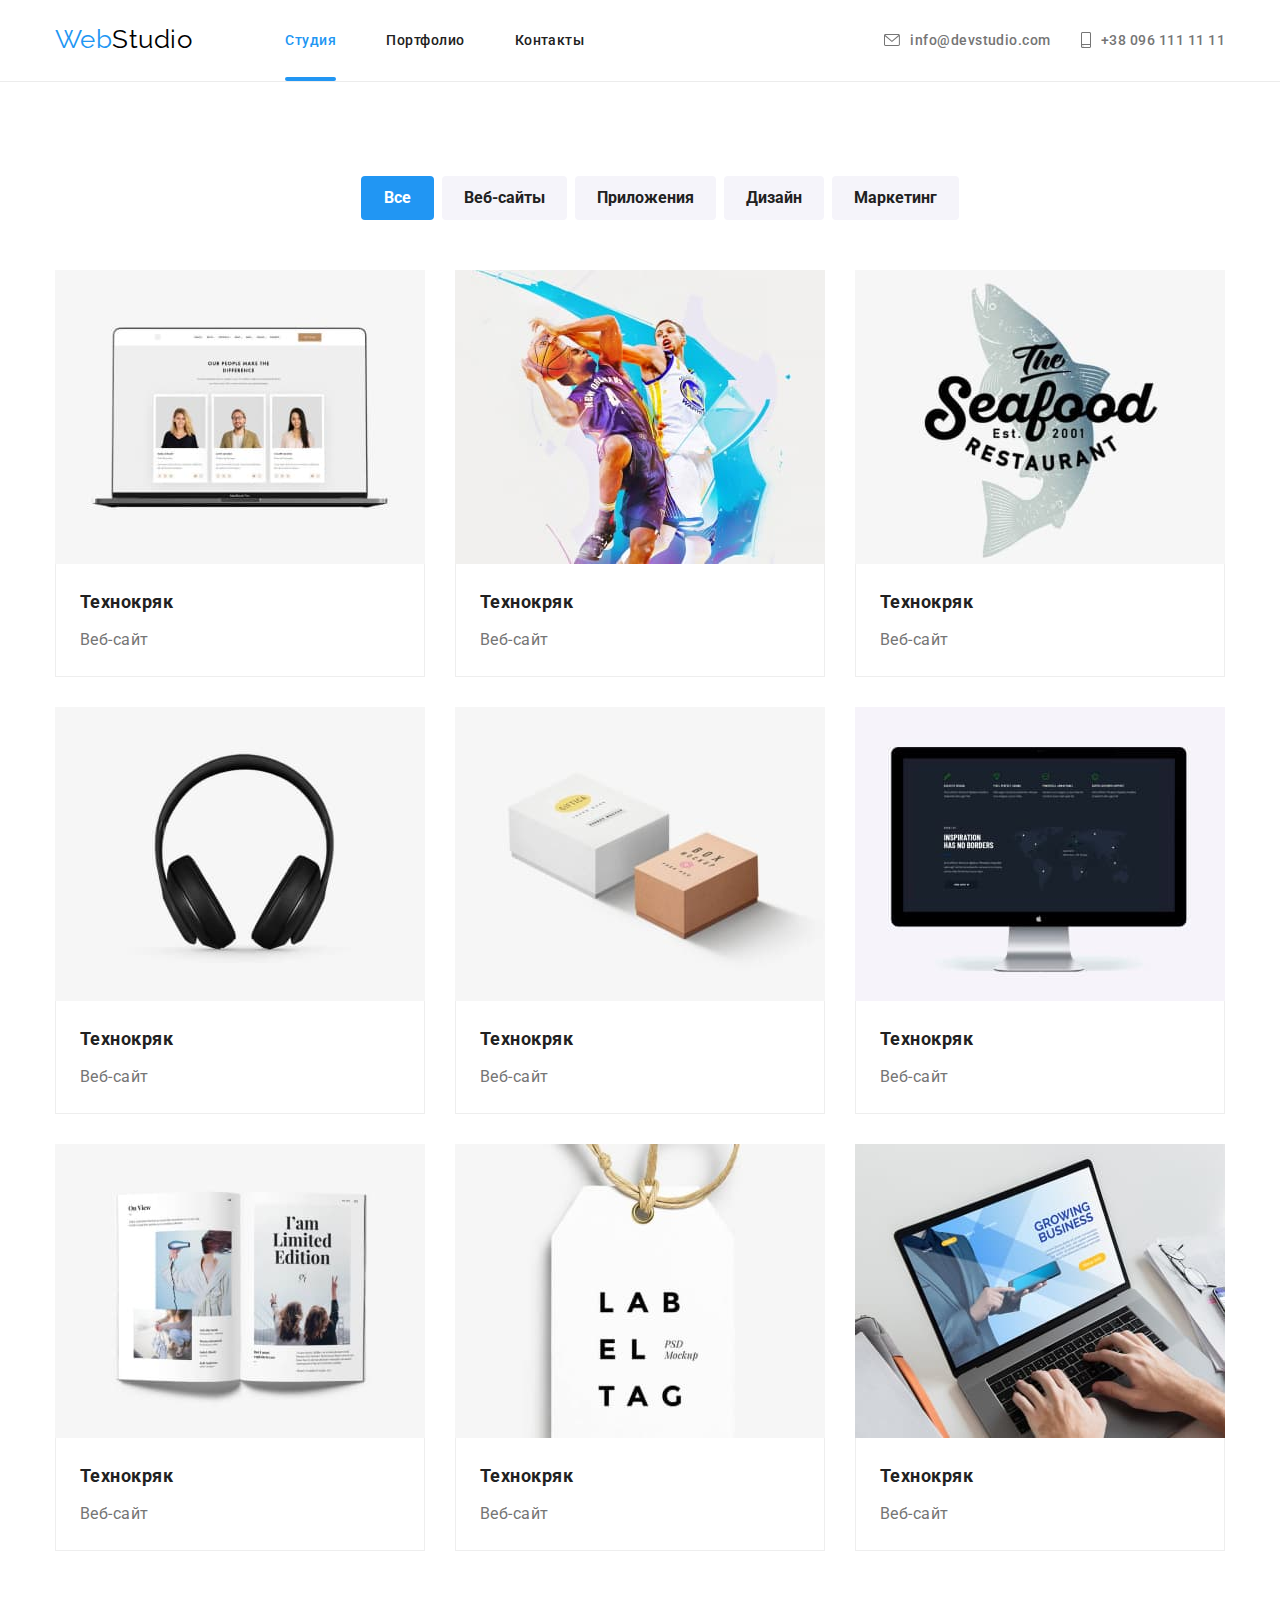
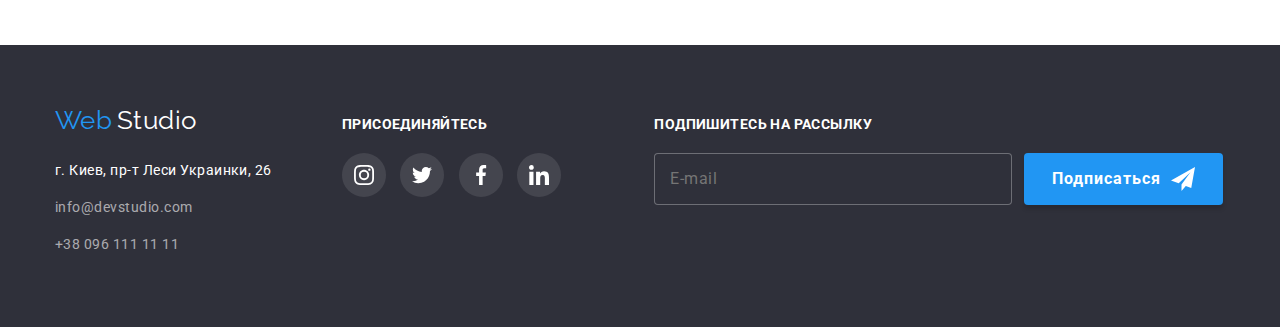
==== portfolio.html @ 58a70cb0 "ДЗ 8" ====
<!DOCTYPE html>
<html lang="ru">
<head>
    <meta charset="UTF-8">
    <meta name="viewport" content="width=device-width, initial-scale=1.0">
    <meta http-equiv="X-UA-Compatible" content="IE=edge">
    <link rel="preconnect" href="https://fonts.gstatic.com">
    <link rel="preconnect" href="https://fonts.gstatic.com">
    <link
        href="https://fonts.googleapis.com/css2?family=Raleway:wght@700&family=Roboto:wght@400;500;700;900&display=swap"
        rel="stylesheet">
    <link rel="stylesheet"
        href="https://cdnjs.cloudflare.com/ajax/libs/modern-normalize/1.0.0/modern-normalize.min.css" />
    <title>WebStudio</title>
    <link rel="stylesheet" href="./css/styles.min.css">
</head>
<body>
    <!--Шапка-->
    <header class="page-header">
        <div class="container">
            <nav class="navigation">
                <a class="navigation__logo" href="/">
                    <span class="navigation__logo__web">Web</span>
                    <span class="navigation__logo__studio">Studio</span>
                </a>
                <ul class="site">
                    <li class="site__link">
                        <a class="link site-nav__link curent" href="./index.html">Студия</a>
                    </li>
                    <li class="site__link">
                        <a class="link site-nav__link" href="./portfolio.html">Портфолио</a>
                    </li>
                    <li class="site__link">
                        <a class="link site-nav__link" href="">Контакты</a>
                    </li>
                </ul>
            </nav>
            <ul class="site-contact">
                <li class="site__link-contact">
                    <a class="site__contact" lang="en" href="mailto:info@devstudio.com">
                        <svg class="site__icon" width="16" height="12">
                            <use href="./images/symbol-defs.svg#iconmail"></use>
                        </svg>
                        info@devstudio.com
                    </a>
                </li>
                <li class="site__link-contact">
                    <a class="site__contact" href="tel:+380961111111">
                        <svg class="site__icon" width="10" height="16">
                            <use href="./images/symbol-defs.svg#iconsmartphone"></use>
                        </svg>
                        +38 096 111 11 11</a>
                </li>
            </ul>
        </div>
        <!--меню мобилки-->
        <div class="menu__button">
            <button type="button" class="menu__btn" data-menu-button>
                <svg class="menu__icon" width="40" height="40">
                    <use class="icon-open" href="./images/symbol-defs.svg#iconmenu_40px"></use>
                    <use class="icon-close" href="./images/symbol-defs.svg#iconclose_40px"></use>
                </svg>
            </button>
        </div>
    
        <div class="mobile-menu" data-menu>
            <ul class="mobile-menu__nav">
                <li class="mobile-menu__item">
                    <a href="./index.html" class="mobile-menu__link current">Студия</a>
                </li>
                <li class="mobile-menu__item">
                    <a href="./portfolio.html" class="mobile-menu__link">Портфолио</a>
                </li>
                <li class="mobile-menu__item">
                    <a href="" class="mobile-menu__link">Контакты</a>
                </li>
            </ul>
    
            <div class="mobile-social">
                <ul class="connection-menu">
                    <li class="connection-menu__item">
                        <a href="tel:+380961111111" class="connection-menu__tel">
                            +38 096 111 11 11</a>
                    </li>
                    <li class="connection-menu__item">
                        <a href="mailto:info@devstudio.com" class="connection-menu__mail">info@devstudio.com
                        </a>
                    </li>
                </ul>
    
                <ul class="social-menu">
                    <li class="social-menu__item">
                        <a class="social-menu__link" href="/" target="_blank" rel="noopener norefferer"
                            aria-label="Instagram">Instagram</a>
                    </li>
                    <li class="social-menu__item">
                        <a class="social-menu__link" href="/" target="_blank" rel="noopener norefferer"
                            aria-label="Twitter">Twitter</a>
                    </li>
                    <li class="social-menu__item">
                        <a class="social-menu__link" href="/" target="_blank" rel="noopener norefferer"
                            aria-label="Facebook">Facebook</a>
                    </li>
                    <li class="social-menu__item">
                        <a class="social-menu__link" href="/" target="_blank" rel="noopener norefferer"
                            aria-label="LinkedIn">LinkedIn</a>
                    </li>
                </ul>
            </div>
        </div>
    
    
    </header>
<!--Потфолио-->
    <main>
        <h1 class="visually-hidden">Чем мы занимаесмся</h1> <!--скроем-->
        <section class="section">  
            <div class="container">
                <!--Фильтр-->
                <ul class="filter">
                    <li class="filter__item">
                        <button class="filter__button curent" type="button">Все</button>
                    </li>
                    <li class="filter__item">
                        <button class="filter__button" type="button">Веб-сайты</button>
                    </li>
                    <li class="filter__item">
                        <button class="filter__button" type="button">Приложения</button>
                    </li>
                    <li class="filter__item">
                        <button class="filter__button" type="button">Дизайн</button>
                    </li>
                    <li class="filter__item">
                        <button class="filter__button" type="button">Маркетинг</button>
                    </li>
                </ul>
                <!-- Наши проекты --> 
                <ul class="project">
                    <li class="project__item"> 
                        <a class="project__card" href="">
                            <div class="project__thumb">
                                <div class="project__overlay">
                                    <p class="project__text">
                                        Технокряк это современная площадка распространения коронавируса. 
                                        Компании используют эту платформу для цифрового
                                        шпионажа и атак на защищённые сервера конкурентов.
                                    </p>
                                </div>
                                <picture>
                                    <source 
                                        srcset="./images/portfolio/desktop/portfoliolink1desktop.jpg 1x, ./images/portfolio/desktop/portfoliolink1desktop@2x.jpg 2x"
                                        media="(min-width: 1200px)"
                                    >
                                    <source 
                                        srcset="./images/portfolio/tablet/portfoliolink1tablet.jpg 1x, ./images/portfolio/tablet/portfoliolink1tablet@2x.jpg 2x"
                                        media="(min-width: 768px)"
                                    >
                                    <source 
                                        srcset="./images/portfolio/mobile/portfoliolink1mobile.jpg 1x, ./images/portfolio/mobile/portfoliolink1mobile@2x.jpg 2x"
                                        media="(max-width: 767.98px)"
                                    >
                                    <img class="project__img" src="./images/portfolio/desktop/portfoliolink1desktop.jpg" alt="Веб-сайты"  >
                                </picture>
                                   
                            </div>
                            <div class="project__box"> 
                                <h2 class="project__title">Технокряк</h2>
                                <p class="project__subtitle">Веб-сайт</p>
                            </div>
                        </a>
                    </li>
                    <li class="project__item">
                        <a class="project__card" href="">
                            <div class="project__thumb">
                                <div class="project__overlay">
                                    <p class="project__text">
                                        Технокряк это современная площадка распространения коронавируса.
                                        Компании используют эту платформу для цифрового
                                        шпионажа и атак на защищённые сервера конкурентов.
                                    </p>
                                </div>
                                <picture>
                                    <source
                                        srcset="./images/portfolio/desktop/portfoliolink2desktop.jpg 1x, ./images/portfolio/desktop/portfoliolink2desktop@2x.jpg 2x"
                                        media="(min-width: 1200px)"
                                    >
                                    <source
                                        srcset="./images/portfolio/tablet/portfoliolink2tablet.jpg 1x, ./images/portfolio/tablet/portfoliolink2tablet@2x.jpg 2x"
                                        media="(min-width: 768px)"
                                    >
                                    <source
                                        srcset="./images/portfolio/mobile/portfoliolink2mobile.jpg 1x, ./images/portfolio/mobile/portfoliolink2mobile@2x.jpg 2x"
                                        media="(max-width: 767.98px)"
                                    >
                                    <img class="project__img" src="./images/portfolio/desktop/portfoliolink2desktop.jpg" alt="Веб-сайты" >
                                </picture>
                                
                            </div>
                            <div class="project__box">
                                <h2 class="project__title">Технокряк</h2>
                                <p class="project__subtitle">Веб-сайт</p>
                            </div>
                        </a>
                    </li>
                    <li class="project__item">
                        <a class="project__card" href="">
                            <div class="project__thumb">
                                <div class="project__overlay">
                                    <p class="project__text">
                                        Технокряк это современная площадка распространения коронавируса.
                                        Компании используют эту платформу для цифрового
                                        шпионажа и атак на защищённые сервера конкурентов.
                                    </p>
                                </div>
                                <picture>
                                    <source
                                        srcset="./images/portfolio/desktop/portfoliolink3desktop.jpg 1x, ./images/portfolio/desktop/portfoliolink3desktop@2x.jpg 2x"
                                        media="(min-width: 1200px)"
                                    >
                                    <source
                                        srcset="./images/portfolio/tablet/portfoliolink3tablet.jpg 1x, ./images/portfolio/tablet/portfoliolink3tablet@2x.jpg 2x"
                                        media="(min-width: 768px)"
                                    >
                                    <source
                                        srcset="./images/portfolio/mobile/portfoliolink3mobile.jpg 1x, ./images/portfolio/mobile/portfoliolink3mobile@2x.jpg 2x"
                                        media="(max-width: 767.98px)"
                                    >
                                    <img class="project__img" src="./images/portfolio/desktop/portfoliolink3desktop.jpg" alt="Веб-сайты">    
                                </picture>
                                
                            </div>
                            <div class="project__box">
                                <h2 class="project__title">Технокряк</h2>
                                <p class="project__subtitle">Веб-сайт</p>
                            </div>
                        </a>
                    </li>
                    <li class="project__item">
                        <a class="project__card" href="">
                            <div class="project__thumb">
                                <div class="project__overlay">
                                    <p class="project__text">
                                        Технокряк это современная площадка распространения коронавируса.
                                        Компании используют эту платформу для цифрового
                                        шпионажа и атак на защищённые сервера конкурентов.
                                    </p>
                                </div>
                                <picture>
                                    <source
                                        srcset="./images/portfolio/desktop/portfoliolink4desktop.jpg 1x, ./images/portfolio/desktop/portfoliolink4desktop@2x.jpg 2x"
                                        media="(min-width: 1200px)"
                                    >
                                    <source
                                        srcset="./images/portfolio/tablet/portfoliolink4tablet.jpg 1x, ./images/portfolio/tablet/portfoliolink4tablet@2x.jpg 2x"
                                        media="(min-width: 768px)"
                                    >
                                    <source
                                        srcset="./images/portfolio/mobile/portfoliolink4mobile.jpg 1x, ./images/portfolio/mobile/portfoliolink4mobile@2x.jpg 2x"
                                        media="(max-width: 767.98px)"
                                    >
                                    <img class="project__img" src="./images/portfolio/desktop/portfoliolink4desktop.jpg" alt="Веб-сайты">    
                                </picture>
                                
                            </div>
                            <div class="project__box">
                                <h2 class="project__title">Технокряк</h2>
                                <p class="project__subtitle">Веб-сайт</p>
                            </div>
                        </a>
                    </li>
                    <li class="project__item">
                        <a class="project__card" href="">
                            <div class="project__thumb">
                                <div class="project__overlay">
                                    <p class="project__text">
                                        Технокряк это современная площадка распространения коронавируса.
                                        Компании используют эту платформу для цифрового
                                        шпионажа и атак на защищённые сервера конкурентов.
                                    </p>
                                </div>
                                <picture>
                                    <source
                                        srcset="./images/portfolio/desktop/portfoliolink5desktop.jpg 1x, ./images/portfolio/desktop/portfoliolink5desktop@2x.jpg 2x"
                                        media="(min-width: 1200px)"
                                    >
                                    <source
                                        srcset="./images/portfolio/tablet/portfoliolink5tablet.jpg 1x, ./images/portfolio/tablet/portfoliolink5tablet@2x.jpg 2x"
                                        media="(min-width: 768px)"
                                    >
                                    <source
                                        srcset="./images/portfolio/mobile/portfoliolink5mobile.jpg 1x, ./images/portfolio/mobile/portfoliolink5mobile@2x.jpg 2x"
                                        media="(max-width: 767.98px)"
                                    >
                                </picture>
                                <img class="project__img" src="./images/portfolio/desktop/portfoliolink5desktop.jpg" alt="Веб-сайты" Width="370" Height="294">
                            </div>
                            <div class="project__box">
                                <h2 class="project__title">Технокряк</h2>
                                <p class="project__subtitle">Веб-сайт</p>
                            </div>
                        </a>
                    </li>
                    <li class="project__item">
                        <a class="project__card" href="">
                            <div class="project__thumb">
                                <div class="project__overlay">
                                    <p class="project__text">
                                        Технокряк это современная площадка распространения коронавируса.
                                        Компании используют эту платформу для цифрового
                                        шпионажа и атак на защищённые сервера конкурентов.
                                    </p>
                                </div>
                                <picture>
                                    <source
                                        srcset="./images/portfolio/desktop/portfoliolink6desktop.jpg 1x, ./images/portfolio/desktop/portfoliolink6desktop@2x.jpg 2x"
                                        media="(min-width: 1200px)"
                                    >
                                    <source
                                        srcset="./images/portfolio/tablet/portfoliolink6tablet.jpg 1x, ./images/portfolio/tablet/portfoliolink6tablet@2x.jpg 2x"
                                        media="(min-width: 768px)"
                                    >
                                    <source
                                        srcset="./images/portfolio/mobile/portfoliolink6mobile.jpg 1x, ./images/portfolio/mobile/portfoliolink6mobile@2x.jpg 2x"
                                        media="(max-width: 767.98px)"
                                    >
                                    <img class="project__img" src="./images/portfolio/desktop/portfoliolink6desktop.jpg" alt="Веб-сайты">
                                </picture>
                                
                            </div>
                            <div class="project__box">
                                <h2 class="project__title">Технокряк</h2>
                                <p class="project__subtitle">Веб-сайт</p>
                            </div>
                        </a>
                    </li>
                    <li class="project__item">
                        <a class="project__card" href="">
                            <div class="project__thumb">
                                <div class="project__overlay">
                                    <p class="project__text">
                                        Технокряк это современная площадка распространения коронавируса.
                                        Компании используют эту платформу для цифрового
                                        шпионажа и атак на защищённые сервера конкурентов.
                                    </p>
                                </div>
                                <picture>
                                    <source
                                        srcset="./images/portfolio/desktop/portfoliolink7desktop.jpg 1x, ./images/portfolio/desktop/portfoliolink7desktop@2x.jpg 2x"
                                        media="(min-width: 1200px)"
                                    >
                                    <source
                                        srcset="./images/portfolio/tablet/portfoliolink7tablet.jpg 1x, ./images/portfolio/tablet/portfoliolink7tablet@2x.jpg 2x"
                                        media="(min-width: 768px)"
                                    >
                                    <source
                                        srcset="./images/portfolio/mobile/portfoliolink7mobile.jpg 1x, ./images/portfolio/mobile/portfoliolink7mobile@2x.jpg 2x"
                                        media="(max-width: 767.98px)"
                                    >
                                </picture>
                                <img class="project__img" src="./images/portfolio/desktop/portfoliolink7desktop.jpg" alt="Веб-сайты" Width="370" Height="294">
                            </div>
                            <div class="project__box">
                                <h2 class="project__title">Технокряк</h2>
                                <p class="project__subtitle">Веб-сайт</p>
                            </div>
                        </a>
                    </li>
                    <li class="project__item">
                        <a class="project__card" href="">
                            <div class="project__thumb">
                                <div class="project__overlay">
                                    <p class="project__text">
                                        Технокряк это современная площадка распространения коронавируса.
                                        Компании используют эту платформу для цифрового
                                        шпионажа и атак на защищённые сервера конкурентов.
                                    </p>
                                </div>
                                <picture>
                                    <source
                                        srcset="./images/portfolio/desktop/portfoliolink8desktop.jpg 1x, ./images/portfolio/desktop/portfoliolink8desktop@2x.jpg 2x"
                                        media="(min-width: 1200px)"
                                    >
                                    <source
                                        srcset="./images/portfolio/tablet/portfoliolink8tablet.jpg 1x, ./images/portfolio/tablet/portfoliolink8tablet@2x.jpg 2x"
                                        media="(min-width: 768px)"
                                    >
                                    <source
                                        srcset="./images/portfolio/mobile/portfoliolink8mobile.jpg 1x, ./images/portfolio/mobile/portfoliolink8mobile@2x.jpg 2x"
                                        media="(max-width: 767.98px)"
                                    >
                                    <img class="project__img" src="./images/portfolio/desktop/portfoliolink8desktop.jpg" alt="Веб-сайты">
                                </picture>
                                
                            </div>
                            <div class="project__box">
                                <h2 class="project__title">Технокряк</h2>
                                <p class="project__subtitle">Веб-сайт</p>
                            </div>
                        </a>
                    </li>
                    <li class="project__item">
                        <a class="project__card" href="">
                            <div class="project__thumb">
                                <div class="project__overlay">
                                    <p class="project__text">
                                        Технокряк это современная площадка распространения коронавируса.
                                        Компании используют эту платформу для цифрового
                                        шпионажа и атак на защищённые сервера конкурентов.
                                    </p>
                                </div>
                                <picture>
                                    <source
                                        srcset="./images/portfolio/desktop/portfoliolink9desktop.jpg 1x, ./images/portfolio/desktop/portfoliolink9desktop@2x.jpg 2x"
                                        media="(min-width: 1200px)"
                                    >
                                    <source
                                        srcset="./images/portfolio/tablet/portfoliolink9tablet.jpg 1x, ./images/portfolio/tablet/portfoliolink9tablet@2x.jpg 2x"
                                        media="(min-width: 768px)"
                                    >
                                    <source
                                        srcset="./images/portfolio/mobile/portfoliolink9mobile.jpg 1x, ./images/portfolio/mobile/portfoliolink9mobile@2x.jpg 2x"
                                        media="(max-width: 767.98px)"
                                    >
                                    <img class="project__img" src="./images/portfolio/desktop/portfoliolink9desktop.jpg" alt="Веб-сайты" Width="370" Height="294">
                                </picture>
                                
                            </div>
                            <div class="project__box">
                                <h2 class="project__title">Технокряк</h2>
                                <p class="project__subtitle">Веб-сайт</p>
                            </div>
                        </a>
                    </li>
                </ul>
            </div>
        </section>
  </main>
    

        <!--Подвал-->
        <footer class="page-footer">
            <div class="container footer">
                <div class="footer__list">
                    <a class="footer__link" href="/">
                        <span class="footer__web">Web</span>
                        <span class="footer__studio">Studio</span>
                    </a>
                    <address class="footer__address">
                        <ul class="footer__find">
                            <li class="footer__address">
                                <a class="footer__address" href="gps">г. Киев, пр-т Леси Украинки, 26</a>
                            </li>
                            <li class="footer__address">
                                <a class="footer__contact" href="mailto:info@devstudio.com">info@devstudio.com</a>
                            </li>
                            <li class="">
                                <a class="footer__contact" href="tel:+380961111111">+38 096 111 11 11</a>
                            </li>
                        </ul>
                    </address>
                </div>
                <div class="footer__social">
                    <h3 class="footer__social-title">присоединяйтесь</h3>
                    <ul class="footer__social-icons">
                        <li class="footer__icons">
                            <a href="" class="footer__social-link" aria-label="инстаграм">
                                <svg class="footer__icon" width="20" height="20">
                                    <use href="./images/symbol-defs.svg#instagram"></use>
                                </svg>
                            </a>
                        </li>
                        <li class="footer__icons">
                            <a href="" class="footer__social-link" aria-label="твиттер">
                                <svg class="footer__icon" width="20" height="20">
                                    <use href="./images/symbol-defs.svg#twitter"></use>
                                </svg>
                            </a>
                        </li>
                        <li class="footer__icons">
                            <a href="" class="footer__social-link" aria-label="фейсбук">
                                <svg class="footer__icon" width="20" height="20">
                                    <use href="./images/symbol-defs.svg#facebook"></use>
                                </svg>
                            </a>
                        </li>
                        <li class="footer__icons">
                            <a href="" class="footer__social-link" aria-label="линкедин">
                                <svg class="footer__icon" width="20" height="20">
                                    <use href="./images/symbol-defs.svg#linkedin"></use>
                                </svg>
                            </a>
                        </li>
                    </ul>
                </div>
                <div class="footer__mail-form">
                    <h3 class="footer__social-title">Подпишитесь на рассылку</h3>
                    <form class="footer__form">
        
                        <!-- <label for="user_email" class="footer-form-lable"></label>
                                    просто оставлю здесь, вдруг надо будет -->
                        <label for="user_email" class="footer__form-lable"></label>
                        <input type="email" name="email" placeholder="E-mail" id="user_email" class="footer__form-input">
                        <button class="footer__button" type="submit">Подписаться
                            <svg class="footer__form-icon" width="24" height="24">
                                <use href="./images/symbol-defs.svg#iconicon-send"></use>
                            </svg>
                        </button>
                    </form>
        
                </div>
            </div>
        </footer>

        <script src="./js/mobile-menu.js"></script>
</body>
</html>
---- css/styles.min.css ----
:root{--dominant-tex-color: #757575;--title-color: #212121;--accent-color: #2196f3;--background-color: #ffffff;--logo-color: #000000;--color-white: #ffffff;--background-hero-color: #2f303a;--button-active-color: #188ce8;--box-backgroun-color: #f5f4fa;--contact-footer-color: rgba(255, 255, 255, 0.6);--contact-header-color: #757575;--background-footer-color: #2f303a;--color-client: #afb1b8}body{background-color:var(--background-color);font-family:Roboto, sans-serif;font-style:normal;font-weight:normal;color:var(--dominant-tex-color);line-height:1.2;letter-spacing:0.03em}a{text-decoration:none}li{list-style-type:none}h1,h2,h3,h4,h5,h6,p{margin:0}img{display:block;max-width:100%;height:auto}.container{margin-left:auto;margin-right:auto;width:100%;padding-left:15px;padding-right:15px}@media screen and (min-width: 480px){.container{max-width:480px}}@media screen and (min-width: 768px){.container{max-width:748px}}@media screen and (min-width: 1200px){.container{max-width:1200px}}.section{padding-top:94px;padding-bottom:94px}@media screen and (max-width: 1199.98px){.section{padding:60px 0 60px 0}}.navigation__logo__web{color:var(--accent-color);font-family:Raleway, sans-serif;font-size:26px;line-height:1.2}.navigation__logo__studio{color:var(--logo-color);font-family:Raleway, sans-serif;font-size:26px;line-height:1.2}.site-nav__link{position:relative;display:block;color:var(--title-color);font-weight:500;font-size:14px;line-height:1.2;padding-top:32px;padding-bottom:32px;transition-property:color;transition-duration:250ms;transition-timing-function:cubic-bezier(0.4, 0, 0.2, 1)}.site-nav__link.curent{color:var(--accent-color)}.link.curent::after{content:"";position:absolute;left:0;bottom:0px;display:inline-block;width:100%;height:4px;background-color:var(--accent-color);border-radius:2px}.item:hover,.item:focus,.link:hover,.link:focus{color:var(--accent-color)}.item{color:var(--contact-header-color);font-weight:500;font-size:14px;line-height:1.2;margin:0;padding-top:32px;padding-bottom:32px}.page-header{border-bottom:1px solid #ececec}@media screen and (max-width: 767.98px){.page-header .container{padding:15px;margin:0px}}@media screen and (min-width: 768px){.page-header .container{display:flex;justify-content:space-between}}@media screen and (min-width: 1200px){.page-header .container{display:flex}}@media screen and (min-width: 768px){.navigation__logo{margin-right:88px;padding-top:24px;padding-bottom:25px;display:flex}}@media screen and (min-width: 1200px){.navigation__logo{margin-right:93px;padding-top:24px;padding-bottom:25px;display:flex}}@media screen and (min-width: 768px){.navigation{display:flex;justify-content:space-between}}@media screen and (min-width: 1200px){.navigation{display:flex;align-items:center;margin-right:auto}}@media screen and (max-width: 767.98px){.site{display:none}}@media screen and (min-width: 768px){.site{display:flex;padding-left:0px;margin:0px}}@media screen and (max-width: 767.98px){.site-contact{display:none}}@media screen and (min-width: 768px){.site-contact{margin-top:21px;margin-bottom:21px;padding:0px}}@media screen and (min-width: 1200px){.site-contact{display:flex;padding-left:0px;margin:0px}}@media screen and (min-width: 768px){.site__link:not(:last-child){margin-right:50px}}@media screen and (min-width: 1200px){.site__link:not(:last-child){margin-right:50px}}@media screen and (min-width: 768px){.com-nav{display:flex;padding-left:0px;justify-content:flex;margin-top:32px;margin-bottom:32px}}.site-item:not(:last-child){margin-right:50px}@media screen and (min-width: 768px){.site__link-contact:not(:last-child){margin-bottom:10px}}@media screen and (min-width: 1200px){.site__link-contact:not(:last-child){margin-right:30px;margin-bottom:0px}}.contact-list{display:flex;margin-left:auto}.site__contact{font-family:inherit;font-weight:500;color:var(--secondary-text-color);text-decoration:none;cursor:pointer;transition-property:fill, color;transition-duration:250ms;transition-timing-function:cubic-bezier(0.4, 0, 0.2, 1)}@media screen and (min-width: 768px){.site__contact{display:flex;align-items:center;font-size:12px;line-height:14px}}@media screen and (min-width: 1200px){.site__contact{display:flex;justify-content:center;align-items:center;padding-top:32px;padding-bottom:32px;font-size:14px;line-height:16px}}.site__icon{margin-right:10px;fill:currentColor}.site__link:hover,.site__link:focus{color:var(--button-active-color)}.hero-content__button{display:inline-block;padding:10px 32px;color:var(--color-white);font-family:inherit;background-color:var(--accent-color);font-weight:bold;font-size:16px;line-height:2;cursor:pointer;border-radius:4px;border:none;transition-property:color, background-color;transition-duration:250ms;transition-timing-function:cubic-bezier(0.4, 0, 0.2, 1)}.button-hero:hover,.button-hero:focus{background-color:var(--button-active-color)}.hero{background-color:var(--background-hero-color);text-align:center;padding-top:200px;padding-bottom:200px;display:flex;align-items:center}.overlay{max-width:1600px;margin-left:auto;margin-right:auto;background-image:linear-gradient(to right, rgba(47,48,58,0.4), rgba(47,48,58,0.4)),url("../images/hero/hero.mobile.jpg");background-repeat:no-repeat;background-position:center;background-size:cover}@media screen and (min-width: 480px){.overlay{height:400px}}@media screen and (min-width: 768px){.overlay{height:400px}}@media screen and (min-width: 1200px){.overlay{height:600px}}@media (min-device-pixel-ratio: 2), (min-resolution: 192dpi), (min-resolution: 2dppx){.overlay{background-image:linear-gradient(to right, rgba(47,48,58,0.4), rgba(47,48,58,0.4)),url("../images/hero/hero.mobile@2x.jpg")}}@media screen and (min-width: 768px){.overlay{background-image:linear-gradient(to right, rgba(47,48,58,0.4), rgba(47,48,58,0.4)),url("../images/hero/hero.tablet.jpg")}}@media screen and (min-width: 768px) and (min-device-pixel-ratio: 2), screen and (min-width: 768px) and (min-resolution: 192dpi), screen and (min-width: 768px) and (min-resolution: 2dppx){.overlay{background-image:linear-gradient(to right, rgba(47,48,58,0.4), rgba(47,48,58,0.4)),url("../images/hero/hero.tablet@2x.jpg")}}@media screen and (min-width: 1200px){.overlay{background-image:linear-gradient(to right, rgba(47,48,58,0.4), rgba(47,48,58,0.4)),url("../images/hero/hero.desktop.jpg")}}@media screen and (min-width: 1200px) and (min-device-pixel-ratio: 2), screen and (min-width: 1200px) and (min-resolution: 192dpi), screen and (min-width: 1200px) and (min-resolution: 2dppx){.overlay{background-image:linear-gradient(to right, rgba(47,48,58,0.4), rgba(47,48,58,0.4)),url("../images/hero/hero.desktop@2x.jpg")}}.hero .container{display:flex;align-items:center;justify-content:center}@media screen and (min-width: 480px){.hero-content{max-width:360px}}@media screen and (min-width: 768px){.hero-content{max-width:360px}}@media screen and (min-width: 1200px){.hero-content{max-width:696px}}.hero-content__title{margin-top:0;margin-bottom:30px;color:var(--color-white);font-weight:900;line-height:1.4;letter-spacing:0.06em;text-transform:uppercase}@media screen and (max-width: 767.98px){.hero-content__title{font-size:26px;line-height:42px}}@media screen and (min-width: 768px){.hero-content__title{font-size:26px;line-height:42px}}@media screen and (min-width: 1200px){.hero-content__title{font-size:44px;line-height:60px}}.title{font-weight:bold;line-height:1.2;color:var(--title-color);text-align:center;margin-top:0px}@media screen and (max-width: 767.98px){.title{font-size:28px;line-height:33px}}@media screen and (min-width: 768px){.title{font-size:28px;line-height:33px}}@media screen and (max-width: 1199.98px){.title{margin-bottom:30px}}@media screen and (min-width: 1200px){.title{font-size:36px;line-height:42px;margin-bottom:50px}}.value{padding:0px;margin:0px}@media screen and (min-width: 768px){.value{display:flex;flex-wrap:wrap;margin-right:-30px;margin-bottom:-30px}}@media screen and (min-width: 1200px){.value{display:flex}}@media screen and (min-width: 768px){.value__item{width:calc((100% - 2 * 30px) / 2);margin-right:30px;margin-bottom:30px}}@media screen and (min-width: 1200px){.value__item{flex-basis:calc(100% / 4 - 30px)}}@media screen and (min-width: 1200px){.value__item:not(:last-child){margin-right:30px}}.value__title{display:flex;height:120px;background:#f5f4fa;border-radius:4px;margin-bottom:30px;justify-content:center;align-items:center;background-color:var(--box-backgroun-color)}.value__subtitle{font-weight:bold;font-size:14px;line-height:1.1;color:var(--title-color);text-transform:uppercase;margin-bottom:10px}@media screen and (max-width: 767.98px){.value__subtitle{text-align:center}}.value__text{font-size:14px;line-height:1.7}@media screen and (max-width: 767.98px){.value__text{margin-bottom:30px}}.section-title{padding-top:0px}@media screen and (max-width: 1199px){.section-title{display:none}}.work{padding:0px;margin:0px}.work__item{position:relative;flex-basis:calc((100% - 3 * 30px) / 3);margin-left:30px;margin-top:50px}.work__title{position:absolute;width:100%;height:25%;top:75%;background-color:rgba(47,48,58,0.8);opacity:0.8;display:flex;align-items:center;justify-content:center}.work__text{font-weight:700;font-size:14px;line-height:16px;letter-spacing:0.03em;text-transform:uppercase;color:var(--color-white)}.grid{display:flex;flex-wrap:wrap;margin-left:-30px;margin-top:-50px}.team{padding:0px;margin:0px}@media screen and (min-width: 768px){.team{display:flex;flex-wrap:wrap;justify-content:center;margin-right:-30px;margin-bottom:-30px}}@media screen and (min-width: 1200px){.team{display:flex;flex-wrap:wrap;justify-content:center;margin-right:0px}}@media screen and (min-width: 768px) and (max-width: 1199.98px){.team__list{flex-basis:calc((100% - 3 * 30px) / 2);margin-right:30px;margin-bottom:30px}}@media screen and (max-width: 767.98px){.team__list:not(:last-child){margin-bottom:30px}}@media screen and (min-width: 1200px){.team__list:not(:last-child){margin-right:30px}}.team__signature{padding-top:30px;padding-left:24px;padding-bottom:30px;padding-right:24px;text-align:center;background:var(--color-white);box-shadow:0px 1px 3px rgba(0,0,0,0.12),0px 1px 1px rgba(0,0,0,0.14),0px 2px 1px rgba(0,0,0,0.2);border-radius:0px 0px 4px 4px}.team__title{font-weight:500;font-size:16px;line-height:1.2;color:var(--title-color)}.team__responsibilities{font-size:16px;line-height:1.2;margin-top:10px}.box{background-color:var(--box-backgroun-color)}.box .section{padding-top:94px;padding-bottom:94px}@media screen and (max-width: 1199.98px){.box .section{padding:60px 0 60px 0}}.team__social{display:flex;padding-left:0px;justify-content:center;align-items:center;margin-top:16px}.team__icon{display:flex;height:44px;width:44px;justify-content:center;align-items:center;border-radius:50%;fill:var(--color-client);transition-property:background-color, fill;transition-duration:250ms;transition-timing-function:cubic-bezier(0.4, 0, 0.2, 1)}.team__icon:not(first-child){margin-right:10px}.team__icon:hover,.team__icon:focus{background-color:var(--accent-color);fill:var(--background-color)}.clients__link{display:flex;justify-content:center;align-items:center;height:90px;border:1px solid #afb1b8;border-radius:4px;fill:var(--color-client);transition-property:fill, border;transition-duration:250ms;transition-timing-function:cubic-bezier(0.4, 0, 0.2, 1)}@media screen and (max-width: 767.98px){.clients{margin-top:-30px;margin-left:-30px;padding:0px}}@media screen and (max-width: 1199.98px){.clients{display:flex;flex-wrap:wrap;padding:0px}}@media screen and (min-width: 1200px){.clients{display:flex;justify-content:center;padding:0px}}@media screen and (max-width: 767.98px){.clients__item{flex-basis:calc(100% / 2 - 30px);margin-left:30px;margin-top:30px}}@media screen and (min-width: 768px){.clients__item{flex-basis:calc(100% / 3 - 30px);margin-top:30px;margin-left:30px}}@media screen and (min-width: 1200px){.clients__item{margin:0px}}@media screen and (min-width: 1200px){.clients__item:not(:last-child){margin-right:30px}}.clients__link:focus,.clients__link:hover{border:1px solid var(--accent-color);fill:var(--accent-color)}.page-footer{background-color:var(--background-footer-color);padding-top:60px;padding-bottom:60px}@media screen and (min-width: 768px) and (max-width: 1199.98px){.footer{display:flex;justify-content:center;flex-wrap:wrap}}@media screen and (min-width: 1200px){.footer{display:flex;align-items:baseline}}@media screen and (max-width: 767.98px){.footer{text-align:center}}.footer__web{color:var(--accent-color);font-family:Raleway, sans-serif;font-size:26px;line-height:1.2}.footer__studio{color:var(--color-white);font-family:Raleway, sans-serif;font-size:26px;line-height:1.2}@media screen and (min-width: 768px) and (max-width: 1199.98px){.footer__list{margin-right:165px;margin-bottom:60px;text-align:center}}@media screen and (min-width: 1200px){.footer__list{margin-right:70px}}.footer__address{font-size:14px;line-height:2;color:var(--color-white);font-style:normal;padding-left:0px;margin-bottom:9px;transition-property:color;transition-duration:250ms;transition-timing-function:cubic-bezier(0.4, 0, 0.2, 1)}.footer__find{padding:0px;margin-top:20px;margin-bottom:0px}.footer__contact{font-size:14px;line-height:1.7;color:var(--contact-footer-color);font-style:normal;transition-property:color;transition-duration:250ms;transition-timing-function:cubic-bezier(0.4, 0, 0.2, 1)}.footer__address:hover,.footer__address:focus,.footer__contact:hover,.footer__contact:focus{color:var(--accent-color)}.footer__social-icons{padding:0%;margin:0px}.footer__social-title{font-family:Roboto;font-style:normal;font-weight:bold;font-size:14px;letter-spacing:0.03em;text-transform:uppercase;color:var(--background-color);margin-top:60px;margin-bottom:20px}@media screen and (min-width: 768px){.footer__social-title{margin-top:0px;text-align:center}}@media screen and (min-width: 1200px){.footer__social-title{display:flex}}@media screen and (min-width: 1200px){.footer__social{margin-right:93px}}.footer__icons{display:inline-block;justify-content:center;align-items:center}.footer__icons:not(:last-child){margin-right:10px}.footer__social-link{display:flex;justify-content:center;align-items:center;width:44px;height:44px;border-radius:50%;background-color:rgba(255,255,255,0.1);transition-property:background-color, fill;transition-duration:250ms;transition-timing-function:cubic-bezier(0.4, 0, 0.2, 1)}.footer__icon{fill:var(--background-color)}.footer__social-link:hover,.footer__social-link:focus{background-color:var(--accent-color)}@media screen and (min-width: 480px) and (max-width: 1199.98px){.footer__form{display:inline-block;text-align:center}}@media screen and (min-width: 1200px){.footer__form{display:flex}}.footer__form-input{border:1px solid rgba(255,255,255,0.3);color:rgba(255,255,255,0.6);background-color:var(--background-footer-color);border-radius:4px;padding:15px;line-height:1.25;letter-spacing:0.03em}@media screen and (min-width: 480px) and (max-width: 1199px){.footer__form-input{width:450px;height:50px}}@media screen and (min-width: 1200px){.footer__form-input{margin-right:12px;width:358px}}.footer__button{display:flex;align-items:center;text-align:center;letter-spacing:0.06em;color:var(--color-white);padding:10px 28px 10px 28px;font-weight:700;font-size:16px;line-height:30px;background-color:var(--accent-color);box-shadow:0px 4px 4px rgba(0,0,0,0.15);border-radius:4px;cursor:pointer;border:none;transition-property:background-color, color;transition-duration:250ms;transition-timing-function:cubic-bezier(0.4, 0, 0.2, 1)}@media screen and (max-width: 1199px){.footer__button{margin-top:20px;margin-left:auto;margin-right:auto}}.footer-button:hover,.footer-button:focus{background-color:var(--button-active-color)}.footer__form-icon{margin-left:10px;fill:var(--color-white)}.filter{display:flex;justify-content:center;margin:0px}@media screen and (max-width: 767.98px){.filter{margin-bottom:40px}}@media screen and (max-width: 1199.98px){.filter{margin-bottom:30px}}@media screen and (min-width: 1199.98px){.filter{margin-bottom:50px}}@media screen and (max-width: 767.98px){.filter{flex-wrap:wrap;justify-content:flex-start;padding:0px}}.filter__item{height:44px;list-style:none;border:none}.filter__item:not(:last-child){margin-right:8px}@media screen and (max-width: 767.98px){.filter__item:not(:last-child){margin-bottom:21px}}.filter__item .filter__button.curent{background-color:var(--accent-color);color:var(--color-white)}.filter__button{display:inline-block;padding:6px 22px;min-width:73px;border-radius:4px;color:var(--title-color);font-family:inherit;background-color:var(--box-backgroun-color);font-weight:bold;font-size:16px;line-height:2;cursor:pointer;text-align:center;border:none;transition-property:background-color, color, box-shadow;transition-duration:250ms;transition-timing-function:cubic-bezier(0.4, 0, 0.2, 1)}.filter__button:hover,.filter__button:focus{color:var(--color-white);background-color:var(--accent-color);box-shadow:0px 3px 1px rgba(0,0,0,0.1),0px 1px 2px rgba(0,0,0,0.08),0px 2px 2px rgba(0,0,0,0.12)}.project{display:flex;flex-wrap:wrap;padding:0px;margin:0px;margin-left:-30px;margin-top:-30px}.project__item{margin-left:30px;margin-top:30px}@media screen and (max-width: 767.98px){.project__item{width:100%;max-width:450px}}@media screen and (min-width: 768px) and (max-width: 1199.98px){.project__item{flex-basis:calc(100% / 2 - 30px);max-width:354px;height:440px}}.project__card{color:var(--contact-header-color);display:block;text-decoration:none}.project__card:hover,.project__card:focus{box-shadow:0px 1px 1px rgba(0,0,0,0.12),0px 4px 4px rgba(0,0,0,0.06),1px 4px 6px rgba(0,0,0,0.16)}.project__box{border-bottom:1px solid #eeeeee;border-right:1px solid #eeeeee;border-left:1px solid #eeeeee;padding-top:20px;padding-right:24px;padding-bottom:20px;padding-left:24px}.project__thumb::before{content:"";display:inline-block;position:absolute;top:0px;left:0px;width:100%;height:100%}.project__thumb{position:relative;overflow:hidden}.project__card:hover .project__thumb::before,.project__card:hover .project__overlay{transform:translateY(0)}.project__card:focus .project__thumb::before,.project__card:focus .project__overlay{transform:translateY(0)}.project__overlay{content:"";display:inline-block;position:absolute;top:0px;left:0px;width:100%;height:100%;background-color:rgba(33,150,243,0.9);font-family:Roboto;font-style:normal;font-weight:normal;font-size:18px;line-height:28px;letter-spacing:0.03em;color:var(--color-white);transition-property:transform, background-color;transform:translateY(101%);transition-duration:250ms;transition-timing-function:cubic-bezier(0.4, 0, 0.2, 1)}.project__text{position:absolute;top:0;left:0;width:100%;font-family:Roboto;font-size:18px;line-height:1.56;letter-spacing:0.03em;text-align:left;padding:63px 24px;color:var(--white-color)}.project__title{font-weight:bold;font-size:18px;line-height:2;color:var(--title-color);margin-bottom:4px}.project__subtitle{font-size:16px;line-height:2}.visually-hidden{position:absolute !important;clip:rect(1px 1px 1px 1px);clip:rect(1px, 1px, 1px, 1px);padding:0 !important;border:0 !important;height:1px !important;width:1px !important;overflow:hidden}.backdrop{position:fixed;top:0;left:0;width:100%;height:100%;background-color:rgba(0,0,0,0.2);transition-duration:250ms;transition-timing-function:cubic-bezier(0.4, 0, 0.2, 1);z-index:99999}.backdrop.is-hidden{opacity:0;pointer-events:none}.modal{position:absolute;top:50%;left:50%;transform:translate(-50%, -50%);padding:40px;max-width:450px;width:90%;min-height:581px;background-color:var(--color-white)}.modal__btn{position:absolute;top:0;right:0;margin-top:8px;margin-right:8px;height:30px;width:30px;border:none;outline:none;cursor:pointer;border-radius:50%;background-color:var(--color-white);border:1px solid rgba(0,0,0,0.1);transition-duration:250ms;transition-timing-function:cubic-bezier(0.4, 0, 0.2, 1)}.modal__icon{height:11px;width:11px}.modal__btn:hover,.modal__btn:focus{fill:var(--accent-color)}.modal__text{font-weight:700;font-size:20px;line-height:1.15;letter-spacing:0.03em;margin-bottom:12px;color:var(--title-color)}.modal__form{transition-duration:250ms;transition-timing-function:cubic-bezier(0.4, 0, 0.2, 1)}.modal__unit{flex-direction:column;margin-bottom:10px}.modal__label{font-size:12px;line-height:14px;letter-spacing:0.01em;color:var(--dominant-tex-color)}.modal__input{width:100%;height:40px;border:1px solid rgba(33,33,33,0.2);box-sizing:border-box;border-radius:4px;padding-left:42px;margin-top:4px;background:var(--color-white);box-shadow:0px 1px 3px rgba(0,0,0,0.12),0px 1px 1px rgba(0,0,0,0.14),0px 2px 1px rgba(0,0,0,0.2);cursor:pointer;outline:none;transition-property:border;transition-duration:250ms;transition-timing-function:cubic-bezier(0.4, 0, 0.2, 1)}.modal__input:focus,.modal__input:hover{border:1px solid var(--accent-color)}.modal__coment{width:100%;height:120px;margin-top:4px;padding-left:16px;padding-top:12px;padding-right:16px;padding-bottom:12px;border:1px solid rgba(33,33,33,0.2);box-sizing:border-box;border-radius:4px;background:var(--color-white);box-shadow:0px 1px 3px rgba(0,0,0,0.12),0px 1px 1px rgba(0,0,0,0.14),0px 2px 1px rgba(0,0,0,0.2);cursor:pointer;outline:none;resize:none}.modal__coment:focus,.modal__coment:hover{border:1px solid var(--accent-color)}.modal__block{position:relative}.modal__form-icon{position:absolute;left:12px;top:50%;transform:translateY(-50%);transition-property:fill;transition-duration:250ms;transition-timing-function:cubic-bezier(0.4, 0, 0.2, 1)}.modal__input:focus+.modal__form-icon{fill:var(--accent-color)}.modal__checkbox-icon{display:inline-block;width:16px;height:15px;border:2px solid black;border-radius:4px;margin-right:7px}.modal__checkbox:checked+.modal__checkbox-icon{background-color:var(--accent-color);background-image:url(../images/icon/icon-check.svg);background-size:contain;background-origin:border-box;border-color:var(--accent-color)}.modal__checkbox{position:absolute;width:1px;height:1px;margin:-1px;border:0;padding:0;clip:rect(0 0 0 0);overflow:hidden}.modal__policy{display:flex;align-items:center;justify-content:center;letter-spacing:0.03em;color:var(--contact-header-color);margin-top:20px;cursor:pointer}.modal__button{display:block;margin-right:auto;margin-left:auto;margin-top:30px;padding:10px 55px;font-size:16px;line-height:1.87;font-weight:700;letter-spacing:0.06em;background-color:var(--accent-color);color:var(--color-white);border:none;border-radius:4px;cursor:pointer;transition-property:background-color, color;transition-duration:250ms;transition-timing-function:cubic-bezier(0.4, 0, 0.2, 1)}.modal-button:hover,.modal-button:focus{background-color:var(--button-active-color)}.modal__link{margin-left:10px;line-height:1.71;letter-spacing:0.03em;text-decoration:underline;color:var(--accent-color);transition-property:color;transition-duration:250ms;transition-timing-function:cubic-bezier(0.4, 0, 0.2, 1)}@media screen and (max-width: 767px){.menu__button{margin:0;padding:0;position:absolute;right:15px;top:10px;bottom:10px;z-index:106}}@media screen and (min-width: 768px){.menu__button{display:none}}@media screen and (max-width: 767px){.menu__btn{top:0px;background-color:rgba(255,255,255,0.02);border:none;transition-duration:250ms;transition-timing-function:cubic-bezier(0.4, 0, 0.2, 1);fill:#212121}}@media screen and (max-width: 767px){.menu__btn:focus,.menu__btn:hover{fill:#2196f3;transition-duration:250ms}}@media screen and (max-width: 767px){.icon-close{display:none}}.is-open .icon-close{display:block}.is-open .icon-open{display:none}@media screen and (max-width: 767px){.mobile-menu{position:fixed;left:0;top:100%;width:100vw;height:100vh;padding:28px 63px 28px 20px;background-color:#fff;box-shadow:0px 4px 8px rgba(0,0,0,0.04),0px 2px 4px rgba(0,0,0,0.08),0px 1px 3px rgba(0,0,0,0.16);transition-duration:250ms;transition-timing-function:cubic-bezier(0.55, 0.055, 0.675, 0.19);z-index:105;display:flex;flex-direction:column;justify-content:space-between;overflow-y:scroll}}@media screen and (max-width: 767px){.mobile-menu.is-open{top:0%}}@media screen and (max-width: 767px){.mobile-menu.is-open{top:0%}}@media screen and (min-width: 768px){.mobile-menu{display:none}}@media screen and (min-width: 1200px){.mobile-menu{display:none}}@media screen and (max-width: 767px){.mobile-menu__item:not(:last-child){margin-bottom:32px}}@media screen and (max-width: 767px){.mobile-menu__item .current{color:#2196f3}}@media screen and (max-width: 767px){.mobile-menu__link{font-weight:500;font-size:40px;line-height:1.18;letter-spacing:0.02em;color:#212121}}@media screen and (max-width: 767px){.mobile-social{left:auto;bottom:0}}@media screen and (max-width: 767px){.connection-menu{margin-bottom:64px}}@media screen and (max-width: 767px){.connection-menu__item:not(:last-child){margin-bottom:32px}}@media screen and (max-width: 479px){.connection-menu__tel{font-weight:500;font-size:24px;line-height:1.18;color:#2196f3}}@media screen and (max-width: 767px){.connection-menu__tel{font-weight:500;font-size:34px;line-height:1.18;color:#2196f3}}@media screen and (max-width: 479px){.connection-menu__mail{font-weight:500;font-size:14px;line-height:1.17x;color:#757575}}@media screen and (max-width: 767px){.connection-menu__mail{font-weight:500;font-size:24px;line-height:1.17x;color:#757575}}@media screen and (max-width: 767px){.social-menu{display:flex;padding-bottom:40px;flex-wrap:wrap}}@media screen and (max-width: 767px){.social-menu__item:not(:last-child){padding-right:10px;border-right:1px solid rgba(33,33,33,0.2);margin-right:10px}}@media screen and (max-width: 479px){.social-menu__link{font-weight:500;font-size:18px;line-height:1.22;color:#2196f3}}@media screen and (min-width: 480px){.social-menu__link{font-weight:500;font-size:18px;line-height:1.22;color:#2196f3}}
/*# sourceMappingURL=styles.min.css.map */
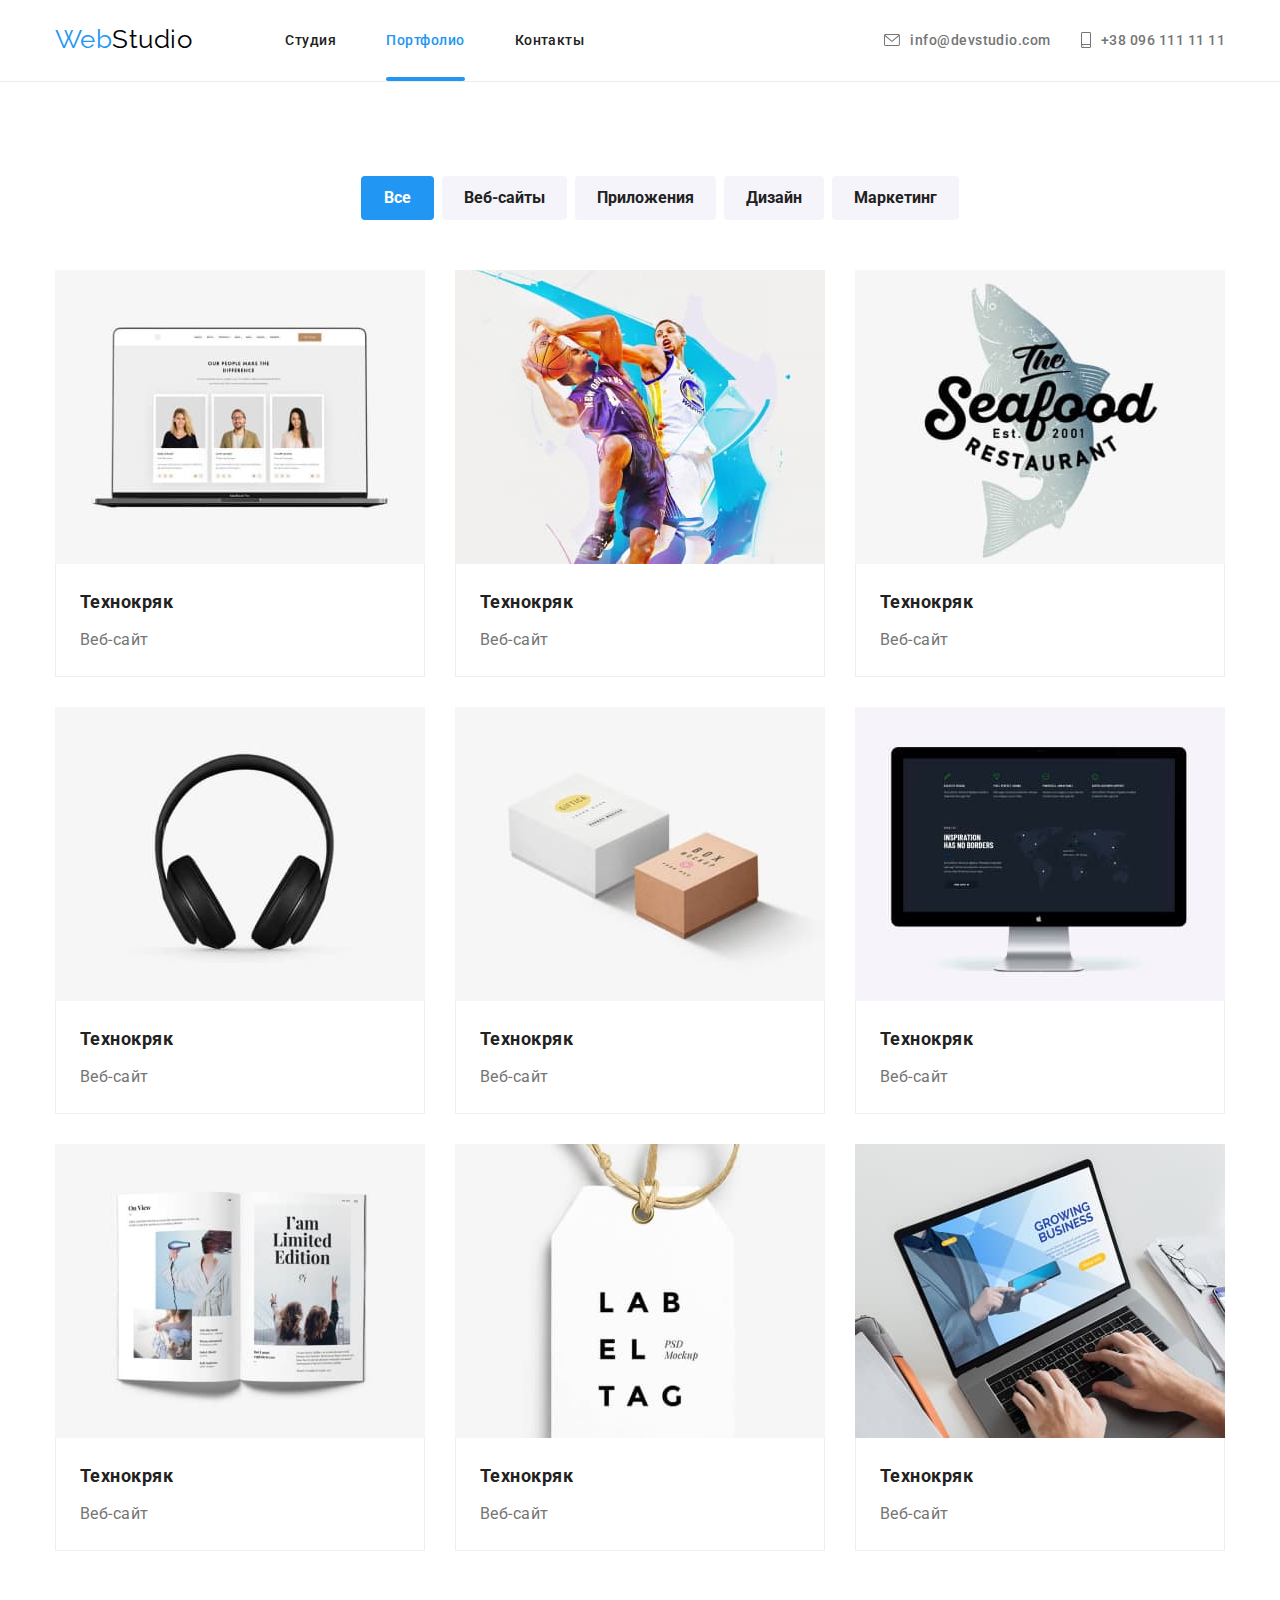
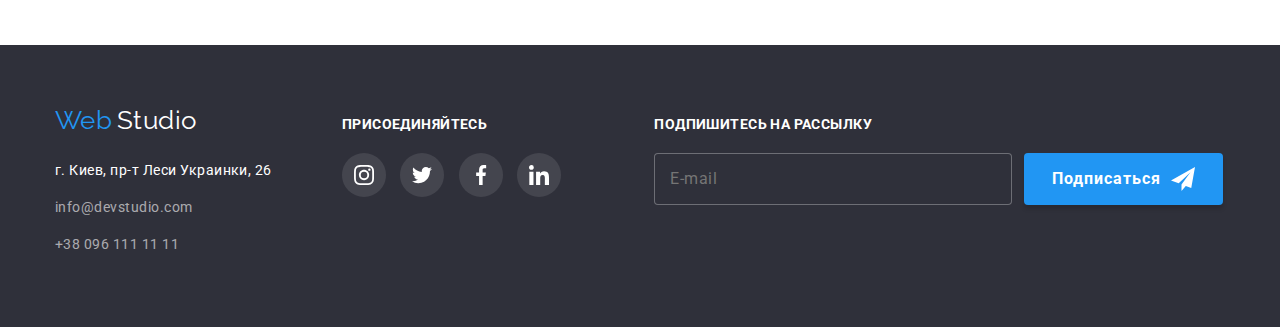
==== commit dccba13c: "ДЗ 8" ====
--- a/portfolio.html
+++ b/portfolio.html
@@ -25,10 +25,10 @@
                 </a>
                 <ul class="site">
                     <li class="site__link">
-                        <a class="link site-nav__link curent" href="./index.html">Студия</a>
+                        <a class="link site-nav__link" href="./index.html">Студия</a>
                     </li>
                     <li class="site__link">
-                        <a class="link site-nav__link" href="./portfolio.html">Портфолио</a>
+                        <a class="link site-nav__link curent" href="./portfolio.html">Портфолио</a>
                     </li>
                     <li class="site__link">
                         <a class="link site-nav__link" href="">Контакты</a>
--- a/css/styles.min.css
+++ b/css/styles.min.css
@@ -1,2 +1,2 @@
-:root{--dominant-tex-color: #757575;--title-color: #212121;--accent-color: #2196f3;--background-color: #ffffff;--logo-color: #000000;--color-white: #ffffff;--background-hero-color: #2f303a;--button-active-color: #188ce8;--box-backgroun-color: #f5f4fa;--contact-footer-color: rgba(255, 255, 255, 0.6);--contact-header-color: #757575;--background-footer-color: #2f303a;--color-client: #afb1b8}body{background-color:var(--background-color);font-family:Roboto, sans-serif;font-style:normal;font-weight:normal;color:var(--dominant-tex-color);line-height:1.2;letter-spacing:0.03em}a{text-decoration:none}li{list-style-type:none}h1,h2,h3,h4,h5,h6,p{margin:0}img{display:block;max-width:100%;height:auto}.container{margin-left:auto;margin-right:auto;width:100%;padding-left:15px;padding-right:15px}@media screen and (min-width: 480px){.container{max-width:480px}}@media screen and (min-width: 768px){.container{max-width:748px}}@media screen and (min-width: 1200px){.container{max-width:1200px}}.section{padding-top:94px;padding-bottom:94px}@media screen and (max-width: 1199.98px){.section{padding:60px 0 60px 0}}.navigation__logo__web{color:var(--accent-color);font-family:Raleway, sans-serif;font-size:26px;line-height:1.2}.navigation__logo__studio{color:var(--logo-color);font-family:Raleway, sans-serif;font-size:26px;line-height:1.2}.site-nav__link{position:relative;display:block;color:var(--title-color);font-weight:500;font-size:14px;line-height:1.2;padding-top:32px;padding-bottom:32px;transition-property:color;transition-duration:250ms;transition-timing-function:cubic-bezier(0.4, 0, 0.2, 1)}.site-nav__link.curent{color:var(--accent-color)}.link.curent::after{content:"";position:absolute;left:0;bottom:0px;display:inline-block;width:100%;height:4px;background-color:var(--accent-color);border-radius:2px}.item:hover,.item:focus,.link:hover,.link:focus{color:var(--accent-color)}.item{color:var(--contact-header-color);font-weight:500;font-size:14px;line-height:1.2;margin:0;padding-top:32px;padding-bottom:32px}.page-header{border-bottom:1px solid #ececec}@media screen and (max-width: 767.98px){.page-header .container{padding:15px;margin:0px}}@media screen and (min-width: 768px){.page-header .container{display:flex;justify-content:space-between}}@media screen and (min-width: 1200px){.page-header .container{display:flex}}@media screen and (min-width: 768px){.navigation__logo{margin-right:88px;padding-top:24px;padding-bottom:25px;display:flex}}@media screen and (min-width: 1200px){.navigation__logo{margin-right:93px;padding-top:24px;padding-bottom:25px;display:flex}}@media screen and (min-width: 768px){.navigation{display:flex;justify-content:space-between}}@media screen and (min-width: 1200px){.navigation{display:flex;align-items:center;margin-right:auto}}@media screen and (max-width: 767.98px){.site{display:none}}@media screen and (min-width: 768px){.site{display:flex;padding-left:0px;margin:0px}}@media screen and (max-width: 767.98px){.site-contact{display:none}}@media screen and (min-width: 768px){.site-contact{margin-top:21px;margin-bottom:21px;padding:0px}}@media screen and (min-width: 1200px){.site-contact{display:flex;padding-left:0px;margin:0px}}@media screen and (min-width: 768px){.site__link:not(:last-child){margin-right:50px}}@media screen and (min-width: 1200px){.site__link:not(:last-child){margin-right:50px}}@media screen and (min-width: 768px){.com-nav{display:flex;padding-left:0px;justify-content:flex;margin-top:32px;margin-bottom:32px}}.site-item:not(:last-child){margin-right:50px}@media screen and (min-width: 768px){.site__link-contact:not(:last-child){margin-bottom:10px}}@media screen and (min-width: 1200px){.site__link-contact:not(:last-child){margin-right:30px;margin-bottom:0px}}.contact-list{display:flex;margin-left:auto}.site__contact{font-family:inherit;font-weight:500;color:var(--secondary-text-color);text-decoration:none;cursor:pointer;transition-property:fill, color;transition-duration:250ms;transition-timing-function:cubic-bezier(0.4, 0, 0.2, 1)}@media screen and (min-width: 768px){.site__contact{display:flex;align-items:center;font-size:12px;line-height:14px}}@media screen and (min-width: 1200px){.site__contact{display:flex;justify-content:center;align-items:center;padding-top:32px;padding-bottom:32px;font-size:14px;line-height:16px}}.site__icon{margin-right:10px;fill:currentColor}.site__link:hover,.site__link:focus{color:var(--button-active-color)}.hero-content__button{display:inline-block;padding:10px 32px;color:var(--color-white);font-family:inherit;background-color:var(--accent-color);font-weight:bold;font-size:16px;line-height:2;cursor:pointer;border-radius:4px;border:none;transition-property:color, background-color;transition-duration:250ms;transition-timing-function:cubic-bezier(0.4, 0, 0.2, 1)}.button-hero:hover,.button-hero:focus{background-color:var(--button-active-color)}.hero{background-color:var(--background-hero-color);text-align:center;padding-top:200px;padding-bottom:200px;display:flex;align-items:center}.overlay{max-width:1600px;margin-left:auto;margin-right:auto;background-image:linear-gradient(to right, rgba(47,48,58,0.4), rgba(47,48,58,0.4)),url("../images/hero/hero.mobile.jpg");background-repeat:no-repeat;background-position:center;background-size:cover}@media screen and (min-width: 480px){.overlay{height:400px}}@media screen and (min-width: 768px){.overlay{height:400px}}@media screen and (min-width: 1200px){.overlay{height:600px}}@media (min-device-pixel-ratio: 2), (min-resolution: 192dpi), (min-resolution: 2dppx){.overlay{background-image:linear-gradient(to right, rgba(47,48,58,0.4), rgba(47,48,58,0.4)),url("../images/hero/hero.mobile@2x.jpg")}}@media screen and (min-width: 768px){.overlay{background-image:linear-gradient(to right, rgba(47,48,58,0.4), rgba(47,48,58,0.4)),url("../images/hero/hero.tablet.jpg")}}@media screen and (min-width: 768px) and (min-device-pixel-ratio: 2), screen and (min-width: 768px) and (min-resolution: 192dpi), screen and (min-width: 768px) and (min-resolution: 2dppx){.overlay{background-image:linear-gradient(to right, rgba(47,48,58,0.4), rgba(47,48,58,0.4)),url("../images/hero/hero.tablet@2x.jpg")}}@media screen and (min-width: 1200px){.overlay{background-image:linear-gradient(to right, rgba(47,48,58,0.4), rgba(47,48,58,0.4)),url("../images/hero/hero.desktop.jpg")}}@media screen and (min-width: 1200px) and (min-device-pixel-ratio: 2), screen and (min-width: 1200px) and (min-resolution: 192dpi), screen and (min-width: 1200px) and (min-resolution: 2dppx){.overlay{background-image:linear-gradient(to right, rgba(47,48,58,0.4), rgba(47,48,58,0.4)),url("../images/hero/hero.desktop@2x.jpg")}}.hero .container{display:flex;align-items:center;justify-content:center}@media screen and (min-width: 480px){.hero-content{max-width:360px}}@media screen and (min-width: 768px){.hero-content{max-width:360px}}@media screen and (min-width: 1200px){.hero-content{max-width:696px}}.hero-content__title{margin-top:0;margin-bottom:30px;color:var(--color-white);font-weight:900;line-height:1.4;letter-spacing:0.06em;text-transform:uppercase}@media screen and (max-width: 767.98px){.hero-content__title{font-size:26px;line-height:42px}}@media screen and (min-width: 768px){.hero-content__title{font-size:26px;line-height:42px}}@media screen and (min-width: 1200px){.hero-content__title{font-size:44px;line-height:60px}}.title{font-weight:bold;line-height:1.2;color:var(--title-color);text-align:center;margin-top:0px}@media screen and (max-width: 767.98px){.title{font-size:28px;line-height:33px}}@media screen and (min-width: 768px){.title{font-size:28px;line-height:33px}}@media screen and (max-width: 1199.98px){.title{margin-bottom:30px}}@media screen and (min-width: 1200px){.title{font-size:36px;line-height:42px;margin-bottom:50px}}.value{padding:0px;margin:0px}@media screen and (min-width: 768px){.value{display:flex;flex-wrap:wrap;margin-right:-30px;margin-bottom:-30px}}@media screen and (min-width: 1200px){.value{display:flex}}@media screen and (min-width: 768px){.value__item{width:calc((100% - 2 * 30px) / 2);margin-right:30px;margin-bottom:30px}}@media screen and (min-width: 1200px){.value__item{flex-basis:calc(100% / 4 - 30px)}}@media screen and (min-width: 1200px){.value__item:not(:last-child){margin-right:30px}}.value__title{display:flex;height:120px;background:#f5f4fa;border-radius:4px;margin-bottom:30px;justify-content:center;align-items:center;background-color:var(--box-backgroun-color)}.value__subtitle{font-weight:bold;font-size:14px;line-height:1.1;color:var(--title-color);text-transform:uppercase;margin-bottom:10px}@media screen and (max-width: 767.98px){.value__subtitle{text-align:center}}.value__text{font-size:14px;line-height:1.7}@media screen and (max-width: 767.98px){.value__text{margin-bottom:30px}}.section-title{padding-top:0px}@media screen and (max-width: 1199px){.section-title{display:none}}.work{padding:0px;margin:0px}.work__item{position:relative;flex-basis:calc((100% - 3 * 30px) / 3);margin-left:30px;margin-top:50px}.work__title{position:absolute;width:100%;height:25%;top:75%;background-color:rgba(47,48,58,0.8);opacity:0.8;display:flex;align-items:center;justify-content:center}.work__text{font-weight:700;font-size:14px;line-height:16px;letter-spacing:0.03em;text-transform:uppercase;color:var(--color-white)}.grid{display:flex;flex-wrap:wrap;margin-left:-30px;margin-top:-50px}.team{padding:0px;margin:0px}@media screen and (min-width: 768px){.team{display:flex;flex-wrap:wrap;justify-content:center;margin-right:-30px;margin-bottom:-30px}}@media screen and (min-width: 1200px){.team{display:flex;flex-wrap:wrap;justify-content:center;margin-right:0px}}@media screen and (min-width: 768px) and (max-width: 1199.98px){.team__list{flex-basis:calc((100% - 3 * 30px) / 2);margin-right:30px;margin-bottom:30px}}@media screen and (max-width: 767.98px){.team__list:not(:last-child){margin-bottom:30px}}@media screen and (min-width: 1200px){.team__list:not(:last-child){margin-right:30px}}.team__signature{padding-top:30px;padding-left:24px;padding-bottom:30px;padding-right:24px;text-align:center;background:var(--color-white);box-shadow:0px 1px 3px rgba(0,0,0,0.12),0px 1px 1px rgba(0,0,0,0.14),0px 2px 1px rgba(0,0,0,0.2);border-radius:0px 0px 4px 4px}.team__title{font-weight:500;font-size:16px;line-height:1.2;color:var(--title-color)}.team__responsibilities{font-size:16px;line-height:1.2;margin-top:10px}.box{background-color:var(--box-backgroun-color)}.box .section{padding-top:94px;padding-bottom:94px}@media screen and (max-width: 1199.98px){.box .section{padding:60px 0 60px 0}}.team__social{display:flex;padding-left:0px;justify-content:center;align-items:center;margin-top:16px}.team__icon{display:flex;height:44px;width:44px;justify-content:center;align-items:center;border-radius:50%;fill:var(--color-client);transition-property:background-color, fill;transition-duration:250ms;transition-timing-function:cubic-bezier(0.4, 0, 0.2, 1)}.team__icon:not(first-child){margin-right:10px}.team__icon:hover,.team__icon:focus{background-color:var(--accent-color);fill:var(--background-color)}.clients__link{display:flex;justify-content:center;align-items:center;height:90px;border:1px solid #afb1b8;border-radius:4px;fill:var(--color-client);transition-property:fill, border;transition-duration:250ms;transition-timing-function:cubic-bezier(0.4, 0, 0.2, 1)}@media screen and (max-width: 767.98px){.clients{margin-top:-30px;margin-left:-30px;padding:0px}}@media screen and (max-width: 1199.98px){.clients{display:flex;flex-wrap:wrap;padding:0px}}@media screen and (min-width: 1200px){.clients{display:flex;justify-content:center;padding:0px}}@media screen and (max-width: 767.98px){.clients__item{flex-basis:calc(100% / 2 - 30px);margin-left:30px;margin-top:30px}}@media screen and (min-width: 768px){.clients__item{flex-basis:calc(100% / 3 - 30px);margin-top:30px;margin-left:30px}}@media screen and (min-width: 1200px){.clients__item{margin:0px}}@media screen and (min-width: 1200px){.clients__item:not(:last-child){margin-right:30px}}.clients__link:focus,.clients__link:hover{border:1px solid var(--accent-color);fill:var(--accent-color)}.page-footer{background-color:var(--background-footer-color);padding-top:60px;padding-bottom:60px}@media screen and (min-width: 768px) and (max-width: 1199.98px){.footer{display:flex;justify-content:center;flex-wrap:wrap}}@media screen and (min-width: 1200px){.footer{display:flex;align-items:baseline}}@media screen and (max-width: 767.98px){.footer{text-align:center}}.footer__web{color:var(--accent-color);font-family:Raleway, sans-serif;font-size:26px;line-height:1.2}.footer__studio{color:var(--color-white);font-family:Raleway, sans-serif;font-size:26px;line-height:1.2}@media screen and (min-width: 768px) and (max-width: 1199.98px){.footer__list{margin-right:165px;margin-bottom:60px;text-align:center}}@media screen and (min-width: 1200px){.footer__list{margin-right:70px}}.footer__address{font-size:14px;line-height:2;color:var(--color-white);font-style:normal;padding-left:0px;margin-bottom:9px;transition-property:color;transition-duration:250ms;transition-timing-function:cubic-bezier(0.4, 0, 0.2, 1)}.footer__find{padding:0px;margin-top:20px;margin-bottom:0px}.footer__contact{font-size:14px;line-height:1.7;color:var(--contact-footer-color);font-style:normal;transition-property:color;transition-duration:250ms;transition-timing-function:cubic-bezier(0.4, 0, 0.2, 1)}.footer__address:hover,.footer__address:focus,.footer__contact:hover,.footer__contact:focus{color:var(--accent-color)}.footer__social-icons{padding:0%;margin:0px}.footer__social-title{font-family:Roboto;font-style:normal;font-weight:bold;font-size:14px;letter-spacing:0.03em;text-transform:uppercase;color:var(--background-color);margin-top:60px;margin-bottom:20px}@media screen and (min-width: 768px){.footer__social-title{margin-top:0px;text-align:center}}@media screen and (min-width: 1200px){.footer__social-title{display:flex}}@media screen and (min-width: 1200px){.footer__social{margin-right:93px}}.footer__icons{display:inline-block;justify-content:center;align-items:center}.footer__icons:not(:last-child){margin-right:10px}.footer__social-link{display:flex;justify-content:center;align-items:center;width:44px;height:44px;border-radius:50%;background-color:rgba(255,255,255,0.1);transition-property:background-color, fill;transition-duration:250ms;transition-timing-function:cubic-bezier(0.4, 0, 0.2, 1)}.footer__icon{fill:var(--background-color)}.footer__social-link:hover,.footer__social-link:focus{background-color:var(--accent-color)}@media screen and (min-width: 480px) and (max-width: 1199.98px){.footer__form{display:inline-block;text-align:center}}@media screen and (min-width: 1200px){.footer__form{display:flex}}.footer__form-input{border:1px solid rgba(255,255,255,0.3);color:rgba(255,255,255,0.6);background-color:var(--background-footer-color);border-radius:4px;padding:15px;line-height:1.25;letter-spacing:0.03em}@media screen and (min-width: 480px) and (max-width: 1199px){.footer__form-input{width:450px;height:50px}}@media screen and (min-width: 1200px){.footer__form-input{margin-right:12px;width:358px}}.footer__button{display:flex;align-items:center;text-align:center;letter-spacing:0.06em;color:var(--color-white);padding:10px 28px 10px 28px;font-weight:700;font-size:16px;line-height:30px;background-color:var(--accent-color);box-shadow:0px 4px 4px rgba(0,0,0,0.15);border-radius:4px;cursor:pointer;border:none;transition-property:background-color, color;transition-duration:250ms;transition-timing-function:cubic-bezier(0.4, 0, 0.2, 1)}@media screen and (max-width: 1199px){.footer__button{margin-top:20px;margin-left:auto;margin-right:auto}}.footer-button:hover,.footer-button:focus{background-color:var(--button-active-color)}.footer__form-icon{margin-left:10px;fill:var(--color-white)}.filter{display:flex;justify-content:center;margin:0px}@media screen and (max-width: 767.98px){.filter{margin-bottom:40px}}@media screen and (max-width: 1199.98px){.filter{margin-bottom:30px}}@media screen and (min-width: 1199.98px){.filter{margin-bottom:50px}}@media screen and (max-width: 767.98px){.filter{flex-wrap:wrap;justify-content:flex-start;padding:0px}}.filter__item{height:44px;list-style:none;border:none}.filter__item:not(:last-child){margin-right:8px}@media screen and (max-width: 767.98px){.filter__item:not(:last-child){margin-bottom:21px}}.filter__item .filter__button.curent{background-color:var(--accent-color);color:var(--color-white)}.filter__button{display:inline-block;padding:6px 22px;min-width:73px;border-radius:4px;color:var(--title-color);font-family:inherit;background-color:var(--box-backgroun-color);font-weight:bold;font-size:16px;line-height:2;cursor:pointer;text-align:center;border:none;transition-property:background-color, color, box-shadow;transition-duration:250ms;transition-timing-function:cubic-bezier(0.4, 0, 0.2, 1)}.filter__button:hover,.filter__button:focus{color:var(--color-white);background-color:var(--accent-color);box-shadow:0px 3px 1px rgba(0,0,0,0.1),0px 1px 2px rgba(0,0,0,0.08),0px 2px 2px rgba(0,0,0,0.12)}.project{display:flex;flex-wrap:wrap;padding:0px;margin:0px;margin-left:-30px;margin-top:-30px}.project__item{margin-left:30px;margin-top:30px}@media screen and (max-width: 767.98px){.project__item{width:100%;max-width:450px}}@media screen and (min-width: 768px) and (max-width: 1199.98px){.project__item{flex-basis:calc(100% / 2 - 30px);max-width:354px;height:440px}}.project__card{color:var(--contact-header-color);display:block;text-decoration:none}.project__card:hover,.project__card:focus{box-shadow:0px 1px 1px rgba(0,0,0,0.12),0px 4px 4px rgba(0,0,0,0.06),1px 4px 6px rgba(0,0,0,0.16)}.project__box{border-bottom:1px solid #eeeeee;border-right:1px solid #eeeeee;border-left:1px solid #eeeeee;padding-top:20px;padding-right:24px;padding-bottom:20px;padding-left:24px}.project__thumb::before{content:"";display:inline-block;position:absolute;top:0px;left:0px;width:100%;height:100%}.project__thumb{position:relative;overflow:hidden}.project__card:hover .project__thumb::before,.project__card:hover .project__overlay{transform:translateY(0)}.project__card:focus .project__thumb::before,.project__card:focus .project__overlay{transform:translateY(0)}.project__overlay{content:"";display:inline-block;position:absolute;top:0px;left:0px;width:100%;height:100%;background-color:rgba(33,150,243,0.9);font-family:Roboto;font-style:normal;font-weight:normal;font-size:18px;line-height:28px;letter-spacing:0.03em;color:var(--color-white);transition-property:transform, background-color;transform:translateY(101%);transition-duration:250ms;transition-timing-function:cubic-bezier(0.4, 0, 0.2, 1)}.project__text{position:absolute;top:0;left:0;width:100%;font-family:Roboto;font-size:18px;line-height:1.56;letter-spacing:0.03em;text-align:left;padding:63px 24px;color:var(--white-color)}.project__title{font-weight:bold;font-size:18px;line-height:2;color:var(--title-color);margin-bottom:4px}.project__subtitle{font-size:16px;line-height:2}.visually-hidden{position:absolute !important;clip:rect(1px 1px 1px 1px);clip:rect(1px, 1px, 1px, 1px);padding:0 !important;border:0 !important;height:1px !important;width:1px !important;overflow:hidden}.backdrop{position:fixed;top:0;left:0;width:100%;height:100%;background-color:rgba(0,0,0,0.2);transition-duration:250ms;transition-timing-function:cubic-bezier(0.4, 0, 0.2, 1);z-index:99999}.backdrop.is-hidden{opacity:0;pointer-events:none}.modal{position:absolute;top:50%;left:50%;transform:translate(-50%, -50%);padding:40px;max-width:450px;width:90%;min-height:581px;background-color:var(--color-white)}.modal__btn{position:absolute;top:0;right:0;margin-top:8px;margin-right:8px;height:30px;width:30px;border:none;outline:none;cursor:pointer;border-radius:50%;background-color:var(--color-white);border:1px solid rgba(0,0,0,0.1);transition-duration:250ms;transition-timing-function:cubic-bezier(0.4, 0, 0.2, 1)}.modal__icon{height:11px;width:11px}.modal__btn:hover,.modal__btn:focus{fill:var(--accent-color)}.modal__text{font-weight:700;font-size:20px;line-height:1.15;letter-spacing:0.03em;margin-bottom:12px;color:var(--title-color)}.modal__form{transition-duration:250ms;transition-timing-function:cubic-bezier(0.4, 0, 0.2, 1)}.modal__unit{flex-direction:column;margin-bottom:10px}.modal__label{font-size:12px;line-height:14px;letter-spacing:0.01em;color:var(--dominant-tex-color)}.modal__input{width:100%;height:40px;border:1px solid rgba(33,33,33,0.2);box-sizing:border-box;border-radius:4px;padding-left:42px;margin-top:4px;background:var(--color-white);box-shadow:0px 1px 3px rgba(0,0,0,0.12),0px 1px 1px rgba(0,0,0,0.14),0px 2px 1px rgba(0,0,0,0.2);cursor:pointer;outline:none;transition-property:border;transition-duration:250ms;transition-timing-function:cubic-bezier(0.4, 0, 0.2, 1)}.modal__input:focus,.modal__input:hover{border:1px solid var(--accent-color)}.modal__coment{width:100%;height:120px;margin-top:4px;padding-left:16px;padding-top:12px;padding-right:16px;padding-bottom:12px;border:1px solid rgba(33,33,33,0.2);box-sizing:border-box;border-radius:4px;background:var(--color-white);box-shadow:0px 1px 3px rgba(0,0,0,0.12),0px 1px 1px rgba(0,0,0,0.14),0px 2px 1px rgba(0,0,0,0.2);cursor:pointer;outline:none;resize:none}.modal__coment:focus,.modal__coment:hover{border:1px solid var(--accent-color)}.modal__block{position:relative}.modal__form-icon{position:absolute;left:12px;top:50%;transform:translateY(-50%);transition-property:fill;transition-duration:250ms;transition-timing-function:cubic-bezier(0.4, 0, 0.2, 1)}.modal__input:focus+.modal__form-icon{fill:var(--accent-color)}.modal__checkbox-icon{display:inline-block;width:16px;height:15px;border:2px solid black;border-radius:4px;margin-right:7px}.modal__checkbox:checked+.modal__checkbox-icon{background-color:var(--accent-color);background-image:url(../images/icon/icon-check.svg);background-size:contain;background-origin:border-box;border-color:var(--accent-color)}.modal__checkbox{position:absolute;width:1px;height:1px;margin:-1px;border:0;padding:0;clip:rect(0 0 0 0);overflow:hidden}.modal__policy{display:flex;align-items:center;justify-content:center;letter-spacing:0.03em;color:var(--contact-header-color);margin-top:20px;cursor:pointer}.modal__button{display:block;margin-right:auto;margin-left:auto;margin-top:30px;padding:10px 55px;font-size:16px;line-height:1.87;font-weight:700;letter-spacing:0.06em;background-color:var(--accent-color);color:var(--color-white);border:none;border-radius:4px;cursor:pointer;transition-property:background-color, color;transition-duration:250ms;transition-timing-function:cubic-bezier(0.4, 0, 0.2, 1)}.modal-button:hover,.modal-button:focus{background-color:var(--button-active-color)}.modal__link{margin-left:10px;line-height:1.71;letter-spacing:0.03em;text-decoration:underline;color:var(--accent-color);transition-property:color;transition-duration:250ms;transition-timing-function:cubic-bezier(0.4, 0, 0.2, 1)}@media screen and (max-width: 767px){.menu__button{margin:0;padding:0;position:absolute;right:15px;top:10px;bottom:10px;z-index:106}}@media screen and (min-width: 768px){.menu__button{display:none}}@media screen and (max-width: 767px){.menu__btn{top:0px;background-color:rgba(255,255,255,0.02);border:none;transition-duration:250ms;transition-timing-function:cubic-bezier(0.4, 0, 0.2, 1);fill:#212121}}@media screen and (max-width: 767px){.menu__btn:focus,.menu__btn:hover{fill:#2196f3;transition-duration:250ms}}@media screen and (max-width: 767px){.icon-close{display:none}}.is-open .icon-close{display:block}.is-open .icon-open{display:none}@media screen and (max-width: 767px){.mobile-menu{position:fixed;left:0;top:100%;width:100vw;height:100vh;padding:28px 63px 28px 20px;background-color:#fff;box-shadow:0px 4px 8px rgba(0,0,0,0.04),0px 2px 4px rgba(0,0,0,0.08),0px 1px 3px rgba(0,0,0,0.16);transition-duration:250ms;transition-timing-function:cubic-bezier(0.55, 0.055, 0.675, 0.19);z-index:105;display:flex;flex-direction:column;justify-content:space-between;overflow-y:scroll}}@media screen and (max-width: 767px){.mobile-menu.is-open{top:0%}}@media screen and (max-width: 767px){.mobile-menu.is-open{top:0%}}@media screen and (min-width: 768px){.mobile-menu{display:none}}@media screen and (min-width: 1200px){.mobile-menu{display:none}}@media screen and (max-width: 767px){.mobile-menu__item:not(:last-child){margin-bottom:32px}}@media screen and (max-width: 767px){.mobile-menu__item .current{color:#2196f3}}@media screen and (max-width: 767px){.mobile-menu__link{font-weight:500;font-size:40px;line-height:1.18;letter-spacing:0.02em;color:#212121}}@media screen and (max-width: 767px){.mobile-social{left:auto;bottom:0}}@media screen and (max-width: 767px){.connection-menu{margin-bottom:64px}}@media screen and (max-width: 767px){.connection-menu__item:not(:last-child){margin-bottom:32px}}@media screen and (max-width: 479px){.connection-menu__tel{font-weight:500;font-size:24px;line-height:1.18;color:#2196f3}}@media screen and (max-width: 767px){.connection-menu__tel{font-weight:500;font-size:34px;line-height:1.18;color:#2196f3}}@media screen and (max-width: 479px){.connection-menu__mail{font-weight:500;font-size:14px;line-height:1.17x;color:#757575}}@media screen and (max-width: 767px){.connection-menu__mail{font-weight:500;font-size:24px;line-height:1.17x;color:#757575}}@media screen and (max-width: 767px){.social-menu{display:flex;padding-bottom:40px;flex-wrap:wrap}}@media screen and (max-width: 767px){.social-menu__item:not(:last-child){padding-right:10px;border-right:1px solid rgba(33,33,33,0.2);margin-right:10px}}@media screen and (max-width: 479px){.social-menu__link{font-weight:500;font-size:18px;line-height:1.22;color:#2196f3}}@media screen and (min-width: 480px){.social-menu__link{font-weight:500;font-size:18px;line-height:1.22;color:#2196f3}}
+:root{--dominant-tex-color: #757575;--title-color: #212121;--accent-color: #2196f3;--background-color: #ffffff;--logo-color: #000000;--color-white: #ffffff;--background-hero-color: #2f303a;--button-active-color: #188ce8;--box-backgroun-color: #f5f4fa;--contact-footer-color: rgba(255, 255, 255, 0.6);--contact-header-color: #757575;--background-footer-color: #2f303a;--color-client: #afb1b8}.visually-hidden{position:absolute !important;clip:rect(1px 1px 1px 1px);clip:rect(1px, 1px, 1px, 1px);padding:0 !important;border:0 !important;height:1px !important;width:1px !important;overflow:hidden}body{background-color:var(--background-color);font-family:Roboto, sans-serif;font-style:normal;font-weight:normal;color:var(--dominant-tex-color);line-height:1.2;letter-spacing:0.03em}a{text-decoration:none}li{list-style-type:none}h1,h2,h3,h4,h5,h6,p{margin:0}img{display:block;max-width:100%;height:auto}.container{margin-left:auto;margin-right:auto;width:100%;padding-left:15px;padding-right:15px}@media screen and (min-width: 480px){.container{max-width:480px}}@media screen and (min-width: 768px){.container{max-width:748px}}@media screen and (min-width: 1200px){.container{max-width:1200px}}.section{padding-top:94px;padding-bottom:94px}@media screen and (max-width: 1199.98px){.section{padding:60px 0 60px 0}}.backdrop{position:fixed;top:0;left:0;width:100%;height:100%;background-color:rgba(0,0,0,0.2);transition-duration:250ms;transition-timing-function:cubic-bezier(0.4, 0, 0.2, 1);overflow-y:scroll;z-index:99999}.backdrop.is-hidden{opacity:0;pointer-events:none}.modal{position:absolute;top:50%;left:50%;transform:translate(-50%, -50%);padding:40px;max-width:450px;width:90%;min-height:581px;background-color:var(--color-white)}.modal__btn{position:absolute;top:0;right:0;margin-top:8px;margin-right:8px;height:30px;width:30px;border:none;outline:none;cursor:pointer;border-radius:50%;background-color:var(--color-white);border:1px solid rgba(0,0,0,0.1);transition-duration:250ms;transition-timing-function:cubic-bezier(0.4, 0, 0.2, 1)}.modal__icon{height:11px;width:11px}.modal__btn:hover,.modal__btn:focus{fill:var(--accent-color)}.modal__text{font-weight:700;font-size:20px;line-height:1.15;letter-spacing:0.03em;margin-bottom:12px;color:var(--title-color)}.modal__form{transition-duration:250ms;transition-timing-function:cubic-bezier(0.4, 0, 0.2, 1)}.modal__unit{flex-direction:column;margin-bottom:10px}.modal__label{font-size:12px;line-height:14px;letter-spacing:0.01em;color:var(--dominant-tex-color)}.modal__input{width:100%;height:40px;border:1px solid rgba(33,33,33,0.2);box-sizing:border-box;border-radius:4px;padding-left:42px;margin-top:4px;background:var(--color-white);box-shadow:0px 1px 3px rgba(0,0,0,0.12),0px 1px 1px rgba(0,0,0,0.14),0px 2px 1px rgba(0,0,0,0.2);cursor:pointer;outline:none;transition-property:border;transition-duration:250ms;transition-timing-function:cubic-bezier(0.4, 0, 0.2, 1)}.modal__input:focus,.modal__input:hover{border:1px solid var(--accent-color)}.modal__coment{width:100%;height:120px;margin-top:4px;padding-left:16px;padding-top:12px;padding-right:16px;padding-bottom:12px;border:1px solid rgba(33,33,33,0.2);box-sizing:border-box;border-radius:4px;background:var(--color-white);box-shadow:0px 1px 3px rgba(0,0,0,0.12),0px 1px 1px rgba(0,0,0,0.14),0px 2px 1px rgba(0,0,0,0.2);cursor:pointer;outline:none;resize:none}.modal__coment:focus,.modal__coment:hover{border:1px solid var(--accent-color)}.modal__block{position:relative}.modal__form-icon{position:absolute;left:12px;top:50%;transform:translateY(-50%);transition-property:fill;transition-duration:250ms;transition-timing-function:cubic-bezier(0.4, 0, 0.2, 1)}.modal__input:focus+.modal__form-icon{fill:var(--accent-color)}.modal__checkbox-icon{display:inline-block;width:16px;height:15px;border:2px solid black;border-radius:4px;margin-right:7px}.modal__checkbox:checked+.modal__checkbox-icon{background-color:var(--accent-color);background-image:url(../images/icon/icon-check.svg);background-size:contain;background-origin:border-box;border-color:var(--accent-color)}.modal__checkbox{position:absolute;width:1px;height:1px;margin:-1px;border:0;padding:0;clip:rect(0 0 0 0);overflow:hidden}.modal__policy{display:flex;align-items:center;justify-content:center;letter-spacing:0.03em;color:var(--contact-header-color);margin-top:20px;cursor:pointer}.modal__button{display:block;margin-right:auto;margin-left:auto;margin-top:30px;padding:10px 55px;font-size:16px;line-height:1.87;font-weight:700;letter-spacing:0.06em;background-color:var(--accent-color);color:var(--color-white);border:none;border-radius:4px;cursor:pointer;transition-property:background-color, color;transition-duration:250ms;transition-timing-function:cubic-bezier(0.4, 0, 0.2, 1)}.modal-button:hover,.modal-button:focus{background-color:var(--button-active-color)}.modal__link{margin-left:10px;line-height:1.71;letter-spacing:0.03em;text-decoration:underline;color:var(--accent-color);transition-property:color;transition-duration:250ms;transition-timing-function:cubic-bezier(0.4, 0, 0.2, 1)}.project__thumb::before{content:"";display:inline-block;position:absolute;top:0px;left:0px;width:100%;height:100%}.project__thumb{position:relative;overflow:hidden}.project__card:hover .project__thumb::before,.project__card:hover .project__overlay{transform:translateY(0)}.project__card:focus .project__thumb::before,.project__card:focus .project__overlay{transform:translateY(0)}.project__overlay{content:"";display:inline-block;position:absolute;top:0px;left:0px;width:100%;height:100%;background-color:rgba(33,150,243,0.9);font-family:Roboto;font-style:normal;font-weight:normal;font-size:18px;line-height:28px;letter-spacing:0.03em;color:var(--color-white);transition-property:transform, background-color;transform:translateY(101%);transition-duration:250ms;transition-timing-function:cubic-bezier(0.4, 0, 0.2, 1)}.project__text{position:absolute;top:0;left:0;width:100%;font-family:Roboto;font-size:18px;line-height:1.56;letter-spacing:0.03em;text-align:left;padding:63px 24px;color:var(--white-color)}.project__title{font-weight:bold;font-size:18px;line-height:2;color:var(--title-color);margin-bottom:4px}.project__subtitle{font-size:16px;line-height:2}.navigation__logo__web{color:var(--accent-color);font-family:Raleway, sans-serif;font-size:26px;line-height:1.2}.navigation__logo__studio{color:var(--logo-color);font-family:Raleway, sans-serif;font-size:26px;line-height:1.2}@media screen and (min-width: 768px){.navigation__logo{margin-right:88px;padding-top:24px;padding-bottom:25px;display:flex}}@media screen and (min-width: 1200px){.navigation__logo{margin-right:93px;padding-top:24px;padding-bottom:25px;display:flex}}.clients__link{display:flex;justify-content:center;align-items:center;height:90px;border:1px solid #afb1b8;border-radius:4px;fill:var(--color-client);transition-property:fill, border;transition-duration:250ms;transition-timing-function:cubic-bezier(0.4, 0, 0.2, 1)}@media screen and (max-width: 767.98px){.clients{margin-top:-30px;margin-left:-30px;padding:0px}}@media screen and (max-width: 1199.98px){.clients{display:flex;flex-wrap:wrap;padding:0px}}@media screen and (min-width: 1200px){.clients{display:flex;justify-content:center;padding:0px}}@media screen and (max-width: 767.98px){.clients__item{flex-basis:calc(100% / 2 - 30px);margin-left:30px;margin-top:30px}}@media screen and (min-width: 768px){.clients__item{flex-basis:calc(100% / 3 - 30px);margin-top:30px;margin-left:30px}}@media screen and (min-width: 1200px){.clients__item{margin:0px}}@media screen and (min-width: 1200px){.clients__item:not(:last-child){margin-right:30px}}.clients__link:focus,.clients__link:hover{border:1px solid var(--accent-color);fill:var(--accent-color)}.page-footer{background-color:var(--background-footer-color);padding-top:60px;padding-bottom:60px}@media screen and (min-width: 768px) and (max-width: 1199.98px){.footer{display:flex;justify-content:center;flex-wrap:wrap}}@media screen and (min-width: 1200px){.footer{display:flex;align-items:baseline}}@media screen and (max-width: 767.98px){.footer{text-align:center}}.footer__web{color:var(--accent-color);font-family:Raleway, sans-serif;font-size:26px;line-height:1.2}.footer__studio{color:var(--color-white);font-family:Raleway, sans-serif;font-size:26px;line-height:1.2}@media screen and (min-width: 768px) and (max-width: 1199.98px){.footer__list{margin-right:165px;margin-bottom:60px;text-align:center}}@media screen and (min-width: 1200px){.footer__list{margin-right:70px}}.footer__address{font-size:14px;line-height:2;color:var(--color-white);font-style:normal;padding-left:0px;margin-bottom:9px;transition-property:color;transition-duration:250ms;transition-timing-function:cubic-bezier(0.4, 0, 0.2, 1)}.footer__find{padding:0px;margin-top:20px;margin-bottom:0px}.footer__contact{font-size:14px;line-height:1.7;color:var(--contact-footer-color);font-style:normal;transition-property:color;transition-duration:250ms;transition-timing-function:cubic-bezier(0.4, 0, 0.2, 1)}.footer__address:hover,.footer__address:focus,.footer__contact:hover,.footer__contact:focus{color:var(--accent-color)}.footer__social-icons{padding:0%;margin:0px}.footer__social-title{font-family:Roboto;font-style:normal;font-weight:bold;font-size:14px;letter-spacing:0.03em;text-transform:uppercase;color:var(--background-color);margin-top:60px;margin-bottom:20px}@media screen and (min-width: 768px){.footer__social-title{margin-top:0px;text-align:center}}@media screen and (min-width: 1200px){.footer__social-title{display:flex}}@media screen and (min-width: 1200px){.footer__social{margin-right:93px}}.footer__icons{display:inline-block;justify-content:center;align-items:center}.footer__icons:not(:last-child){margin-right:10px}.footer__social-link{display:flex;justify-content:center;align-items:center;width:44px;height:44px;border-radius:50%;background-color:rgba(255,255,255,0.1);transition-property:background-color, fill;transition-duration:250ms;transition-timing-function:cubic-bezier(0.4, 0, 0.2, 1)}.footer__icon{fill:var(--background-color)}.footer__social-link:hover,.footer__social-link:focus{background-color:var(--accent-color)}@media screen and (min-width: 480px) and (max-width: 1199.98px){.footer__form{display:inline-block;text-align:center}}@media screen and (min-width: 1200px){.footer__form{display:flex}}.footer__form-input{border:1px solid rgba(255,255,255,0.3);color:rgba(255,255,255,0.6);background-color:var(--background-footer-color);border-radius:4px;padding:15px;line-height:1.25;letter-spacing:0.03em}@media screen and (min-width: 480px) and (max-width: 1199px){.footer__form-input{width:450px;height:50px}}@media screen and (min-width: 1200px){.footer__form-input{margin-right:12px;width:358px}}.footer__button{display:flex;align-items:center;text-align:center;letter-spacing:0.06em;color:var(--color-white);padding:10px 28px 10px 28px;font-weight:700;font-size:16px;line-height:30px;background-color:var(--accent-color);box-shadow:0px 4px 4px rgba(0,0,0,0.15);border-radius:4px;cursor:pointer;border:none;transition-property:background-color, color;transition-duration:250ms;transition-timing-function:cubic-bezier(0.4, 0, 0.2, 1)}@media screen and (max-width: 1199px){.footer__button{margin-top:20px;margin-left:auto;margin-right:auto}}.footer-button:hover,.footer-button:focus{background-color:var(--button-active-color)}.footer__form-icon{margin-left:10px;fill:var(--color-white)}.hero-content__button{display:inline-block;padding:10px 32px;color:var(--color-white);font-family:inherit;background-color:var(--accent-color);font-weight:bold;font-size:16px;line-height:2;cursor:pointer;border-radius:4px;border:none;transition-property:color, background-color;transition-duration:250ms;transition-timing-function:cubic-bezier(0.4, 0, 0.2, 1)}.button-hero:hover,.button-hero:focus{background-color:var(--button-active-color)}.hero{background-color:var(--background-hero-color);text-align:center;padding-top:200px;padding-bottom:200px;display:flex;align-items:center}.overlay{max-width:1600px;margin-left:auto;margin-right:auto;background-image:linear-gradient(to right, rgba(47,48,58,0.4), rgba(47,48,58,0.4)),url("../images/hero/hero.mobile.jpg");background-repeat:no-repeat;background-position:center;background-size:cover}@media screen and (min-width: 480px){.overlay{height:400px}}@media screen and (min-width: 768px){.overlay{height:400px}}@media screen and (min-width: 1200px){.overlay{height:600px}}@media (min-device-pixel-ratio: 2), (min-resolution: 192dpi), (min-resolution: 2dppx){.overlay{background-image:linear-gradient(to right, rgba(47,48,58,0.4), rgba(47,48,58,0.4)),url("../images/hero/hero.mobile@2x.jpg")}}@media screen and (min-width: 768px){.overlay{background-image:linear-gradient(to right, rgba(47,48,58,0.4), rgba(47,48,58,0.4)),url("../images/hero/hero.tablet.jpg")}}@media screen and (min-width: 768px) and (min-device-pixel-ratio: 2), screen and (min-width: 768px) and (min-resolution: 192dpi), screen and (min-width: 768px) and (min-resolution: 2dppx){.overlay{background-image:linear-gradient(to right, rgba(47,48,58,0.4), rgba(47,48,58,0.4)),url("../images/hero/hero.tablet@2x.jpg")}}@media screen and (min-width: 1200px){.overlay{background-image:linear-gradient(to right, rgba(47,48,58,0.4), rgba(47,48,58,0.4)),url("../images/hero/hero.desktop.jpg")}}@media screen and (min-width: 1200px) and (min-device-pixel-ratio: 2), screen and (min-width: 1200px) and (min-resolution: 192dpi), screen and (min-width: 1200px) and (min-resolution: 2dppx){.overlay{background-image:linear-gradient(to right, rgba(47,48,58,0.4), rgba(47,48,58,0.4)),url("../images/hero/hero.desktop@2x.jpg")}}.hero .container{display:flex;align-items:center;justify-content:center}@media screen and (min-width: 480px){.hero-content{max-width:360px}}@media screen and (min-width: 768px){.hero-content{max-width:360px}}@media screen and (min-width: 1200px){.hero-content{max-width:696px}}.hero-content__title{margin-top:0;margin-bottom:30px;color:var(--color-white);font-weight:900;line-height:1.4;letter-spacing:0.06em;text-transform:uppercase}@media screen and (max-width: 767.98px){.hero-content__title{font-size:26px;line-height:42px}}@media screen and (min-width: 768px){.hero-content__title{font-size:26px;line-height:42px}}@media screen and (min-width: 1200px){.hero-content__title{font-size:44px;line-height:60px}}.title{font-weight:bold;line-height:1.2;color:var(--title-color);text-align:center;margin-top:0px}@media screen and (max-width: 767.98px){.title{font-size:28px;line-height:33px}}@media screen and (min-width: 768px){.title{font-size:28px;line-height:33px}}@media screen and (max-width: 1199.98px){.title{margin-bottom:30px}}@media screen and (min-width: 1200px){.title{font-size:36px;line-height:42px;margin-bottom:50px}}.site-nav__link{position:relative;display:block;color:var(--title-color);font-weight:500;font-size:14px;line-height:1.2;padding-top:32px;padding-bottom:32px;transition-property:color;transition-duration:250ms;transition-timing-function:cubic-bezier(0.4, 0, 0.2, 1)}.site-nav__link.curent{color:var(--accent-color)}.link.curent::after{content:"";position:absolute;left:0;bottom:0px;display:inline-block;width:100%;height:4px;background-color:var(--accent-color);border-radius:2px}.item:hover,.item:focus,.link:hover,.link:focus{color:var(--accent-color)}.item{color:var(--contact-header-color);font-weight:500;font-size:14px;line-height:1.2;margin:0;padding-top:32px;padding-bottom:32px}.page-header{border-bottom:1px solid #ececec}@media screen and (max-width: 767.98px){.page-header .container{padding:15px;margin:0px}}@media screen and (min-width: 768px){.page-header .container{display:flex;justify-content:space-between}}@media screen and (min-width: 1200px){.page-header .container{display:flex}}@media screen and (min-width: 768px){.navigation{display:flex;justify-content:space-between}}@media screen and (min-width: 1200px){.navigation{display:flex;align-items:center;margin-right:auto}}@media screen and (max-width: 767.98px){.site{display:none}}@media screen and (min-width: 768px){.site{display:flex;padding-left:0px;margin:0px}}@media screen and (max-width: 767.98px){.site-contact{display:none}}@media screen and (min-width: 768px){.site-contact{margin-top:21px;margin-bottom:21px;padding:0px}}@media screen and (min-width: 1200px){.site-contact{display:flex;padding-left:0px;margin:0px}}@media screen and (min-width: 768px){.site__link:not(:last-child){margin-right:50px}}@media screen and (min-width: 1200px){.site__link:not(:last-child){margin-right:50px}}@media screen and (min-width: 768px){.com-nav{display:flex;padding-left:0px;justify-content:flex;margin-top:32px;margin-bottom:32px}}.site-item:not(:last-child){margin-right:50px}@media screen and (min-width: 768px){.site__link-contact:not(:last-child){margin-bottom:10px}}@media screen and (min-width: 1200px){.site__link-contact:not(:last-child){margin-right:30px;margin-bottom:0px}}.contact-list{display:flex;margin-left:auto}.site__contact{font-family:inherit;font-weight:500;color:var(--secondary-text-color);text-decoration:none;cursor:pointer;transition-property:fill, color;transition-duration:250ms;transition-timing-function:cubic-bezier(0.4, 0, 0.2, 1)}@media screen and (min-width: 768px){.site__contact{display:flex;align-items:center;font-size:12px;line-height:14px}}@media screen and (min-width: 1200px){.site__contact{display:flex;justify-content:center;align-items:center;padding-top:32px;padding-bottom:32px;font-size:14px;line-height:16px}}.site__icon{margin-right:10px;fill:currentColor}.site__link:hover,.site__link:focus{color:var(--button-active-color)}.filter{display:flex;justify-content:center;margin:0px}@media screen and (max-width: 767.98px){.filter{margin-bottom:40px}}@media screen and (max-width: 1199.98px){.filter{margin-bottom:30px}}@media screen and (min-width: 1199.98px){.filter{margin-bottom:50px}}@media screen and (max-width: 767.98px){.filter{flex-wrap:wrap;justify-content:flex-start;padding:0px}}.filter__item{height:44px;list-style:none;border:none}.filter__item:not(:last-child){margin-right:8px}@media screen and (max-width: 767.98px){.filter__item:not(:last-child){margin-bottom:21px}}.filter__item .filter__button.curent{background-color:var(--accent-color);color:var(--color-white)}.filter__button{display:inline-block;padding:6px 22px;min-width:73px;border-radius:4px;color:var(--title-color);font-family:inherit;background-color:var(--box-backgroun-color);font-weight:bold;font-size:16px;line-height:2;cursor:pointer;text-align:center;border:none;transition-property:background-color, color, box-shadow;transition-duration:250ms;transition-timing-function:cubic-bezier(0.4, 0, 0.2, 1)}.filter__button:hover,.filter__button:focus{color:var(--color-white);background-color:var(--accent-color);box-shadow:0px 3px 1px rgba(0,0,0,0.1),0px 1px 2px rgba(0,0,0,0.08),0px 2px 2px rgba(0,0,0,0.12)}.project{display:flex;flex-wrap:wrap;padding:0px;margin:0px;margin-left:-30px;margin-top:-30px}.project__item{margin-left:30px;margin-top:30px}@media screen and (max-width: 767.98px){.project__item{width:100%;max-width:450px}}@media screen and (min-width: 768px) and (max-width: 1199.98px){.project__item{flex-basis:calc(100% / 2 - 30px);max-width:354px;height:440px}}.project__card{color:var(--contact-header-color);display:block;text-decoration:none}.project__card:hover,.project__card:focus{box-shadow:0px 1px 1px rgba(0,0,0,0.12),0px 4px 4px rgba(0,0,0,0.06),1px 4px 6px rgba(0,0,0,0.16)}.project__box{border-bottom:1px solid #eeeeee;border-right:1px solid #eeeeee;border-left:1px solid #eeeeee;padding-top:20px;padding-right:24px;padding-bottom:20px;padding-left:24px}.value{padding:0px;margin:0px}@media screen and (min-width: 768px){.value{display:flex;flex-wrap:wrap;margin-right:-30px;margin-bottom:-30px}}@media screen and (min-width: 1200px){.value{display:flex}}@media screen and (min-width: 768px){.value__item{width:calc((100% - 2 * 30px) / 2);margin-right:30px;margin-bottom:30px}}@media screen and (min-width: 1200px){.value__item{flex-basis:calc(100% / 4 - 30px)}}@media screen and (min-width: 1200px){.value__item:not(:last-child){margin-right:30px}}.value__title{display:flex;height:120px;background:#f5f4fa;border-radius:4px;margin-bottom:30px;justify-content:center;align-items:center;background-color:var(--box-backgroun-color)}.value__subtitle{font-weight:bold;font-size:14px;line-height:1.1;color:var(--title-color);text-transform:uppercase;margin-bottom:10px}@media screen and (max-width: 767.98px){.value__subtitle{text-align:center}}.value__text{font-size:14px;line-height:1.7}@media screen and (max-width: 767.98px){.value__text{margin-bottom:30px}}.section-title{padding-top:0px}@media screen and (max-width: 1199px){.section-title{display:none}}.work{padding:0px;margin:0px}.work__item{position:relative;flex-basis:calc((100% - 3 * 30px) / 3);margin-left:30px;margin-top:50px}.work__title{position:absolute;width:100%;height:25%;top:75%;background-color:rgba(47,48,58,0.8);opacity:0.8;display:flex;align-items:center;justify-content:center}.work__text{font-weight:700;font-size:14px;line-height:16px;letter-spacing:0.03em;text-transform:uppercase;color:var(--color-white)}.grid{display:flex;flex-wrap:wrap;margin-left:-30px;margin-top:-50px}.team{padding:0px;margin:0px}@media screen and (min-width: 768px){.team{display:flex;flex-wrap:wrap;justify-content:center;margin-right:-30px;margin-bottom:-30px}}@media screen and (min-width: 1200px){.team{display:flex;flex-wrap:wrap;justify-content:center;margin-right:0px}}@media screen and (min-width: 768px) and (max-width: 1199.98px){.team__list{flex-basis:calc((100% - 3 * 30px) / 2);margin-right:30px;margin-bottom:30px}}@media screen and (max-width: 767.98px){.team__list:not(:last-child){margin-bottom:30px}}@media screen and (min-width: 1200px){.team__list:not(:last-child){margin-right:30px}}.team__signature{padding-top:30px;padding-left:24px;padding-bottom:30px;padding-right:24px;text-align:center;background:var(--color-white);box-shadow:0px 1px 3px rgba(0,0,0,0.12),0px 1px 1px rgba(0,0,0,0.14),0px 2px 1px rgba(0,0,0,0.2);border-radius:0px 0px 4px 4px}.team__title{font-weight:500;font-size:16px;line-height:1.2;color:var(--title-color)}.team__responsibilities{font-size:16px;line-height:1.2;margin-top:10px}.box{background-color:var(--box-backgroun-color)}.box .section{padding-top:94px;padding-bottom:94px}@media screen and (max-width: 1199.98px){.box .section{padding:60px 0 60px 0}}.team__social{display:flex;padding-left:0px;justify-content:center;align-items:center;margin-top:16px}.team__icon{display:flex;height:44px;width:44px;justify-content:center;align-items:center;border-radius:50%;fill:var(--color-client);transition-property:background-color, fill;transition-duration:250ms;transition-timing-function:cubic-bezier(0.4, 0, 0.2, 1)}.team__icon:not(first-child){margin-right:10px}.team__icon:hover,.team__icon:focus{background-color:var(--accent-color);fill:var(--background-color)}@media screen and (max-width: 767px){.menu__button{margin:0;padding:0;position:absolute;right:15px;top:10px;bottom:10px;z-index:106}}@media screen and (min-width: 768px){.menu__button{display:none}}@media screen and (max-width: 767px){.menu__btn{top:0px;background-color:rgba(255,255,255,0.02);border:none;transition-duration:250ms;transition-timing-function:cubic-bezier(0.4, 0, 0.2, 1);fill:#212121}}@media screen and (max-width: 767px){.menu__btn:focus,.menu__btn:hover{fill:#2196f3;transition-duration:250ms}}@media screen and (max-width: 767px){.icon-close{display:none}}.is-open .icon-close{display:block}.is-open .icon-open{display:none}@media screen and (max-width: 767px){.mobile-menu{position:fixed;left:0;top:100%;width:100vw;height:100vh;padding:28px 63px 28px 20px;background-color:#fff;box-shadow:0px 4px 8px rgba(0,0,0,0.04),0px 2px 4px rgba(0,0,0,0.08),0px 1px 3px rgba(0,0,0,0.16);transition-duration:250ms;transition-timing-function:cubic-bezier(0.55, 0.055, 0.675, 0.19);z-index:105;display:flex;flex-direction:column;justify-content:space-between;overflow-y:scroll}}@media screen and (max-width: 767px){.mobile-menu.is-open{top:0%}}@media screen and (max-width: 767px){.mobile-menu.is-open{top:0%}}@media screen and (min-width: 768px){.mobile-menu{display:none}}@media screen and (min-width: 1200px){.mobile-menu{display:none}}@media screen and (max-width: 767px){.mobile-menu__item:not(:last-child){margin-bottom:32px}}@media screen and (max-width: 767px){.mobile-menu__item .current{color:#2196f3}}@media screen and (max-width: 767px){.mobile-menu__link{font-weight:500;font-size:40px;line-height:1.18;letter-spacing:0.02em;color:#212121}}@media screen and (max-width: 767px){.mobile-social{left:auto;bottom:0}}@media screen and (max-width: 767px){.connection-menu{margin-bottom:64px}}@media screen and (max-width: 767px){.connection-menu__item:not(:last-child){margin-bottom:32px}}@media screen and (max-width: 479px){.connection-menu__tel{font-weight:500;font-size:24px;line-height:1.18;color:#2196f3}}@media screen and (max-width: 767px){.connection-menu__tel{font-weight:500;font-size:34px;line-height:1.18;color:#2196f3}}@media screen and (max-width: 479px){.connection-menu__mail{font-weight:500;font-size:14px;line-height:1.17x;color:#757575}}@media screen and (max-width: 767px){.connection-menu__mail{font-weight:500;font-size:24px;line-height:1.17x;color:#757575}}@media screen and (max-width: 767px){.social-menu{display:flex;padding-bottom:40px;flex-wrap:wrap}}@media screen and (max-width: 767px){.social-menu__item:not(:last-child){padding-right:10px;border-right:1px solid rgba(33,33,33,0.2);margin-right:10px}}@media screen and (max-width: 479px){.social-menu__link{font-weight:500;font-size:18px;line-height:1.22;color:#2196f3}}@media screen and (min-width: 480px){.social-menu__link{font-weight:500;font-size:18px;line-height:1.22;color:#2196f3}}
 /*# sourceMappingURL=styles.min.css.map */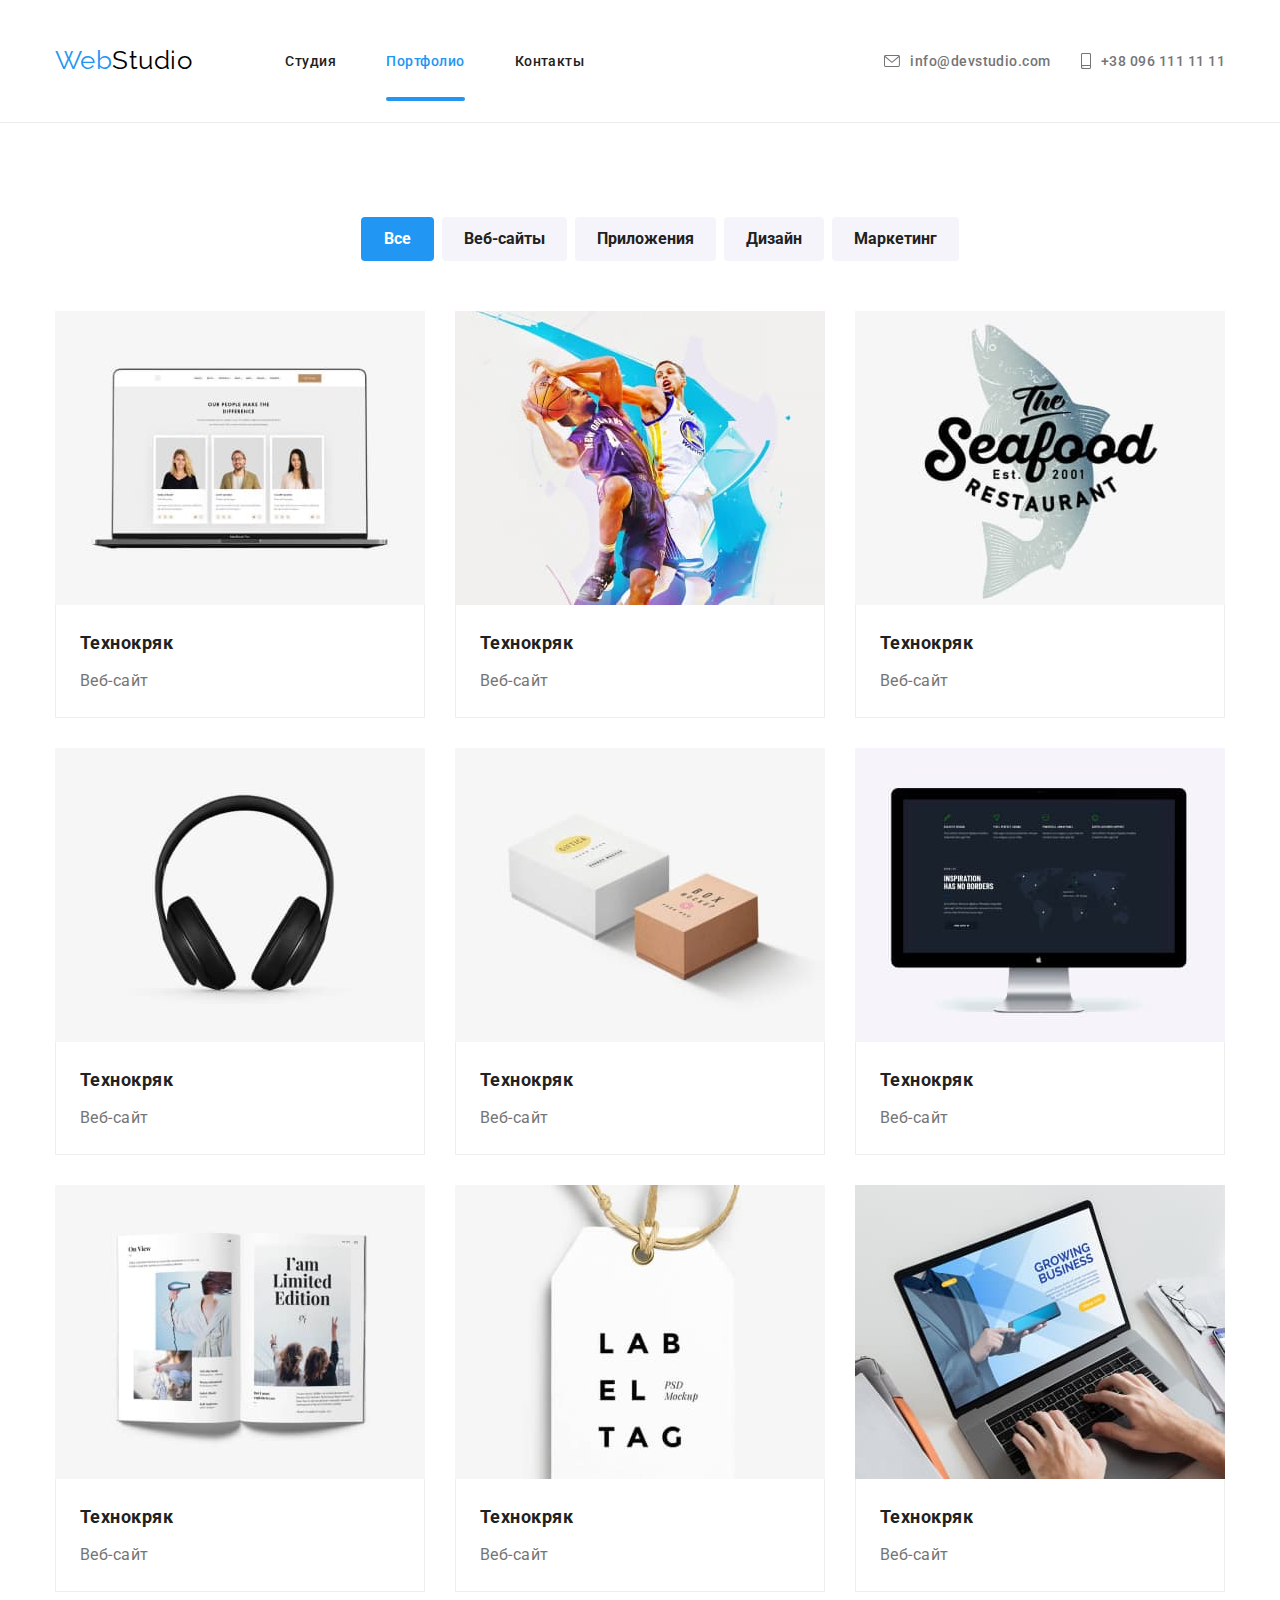
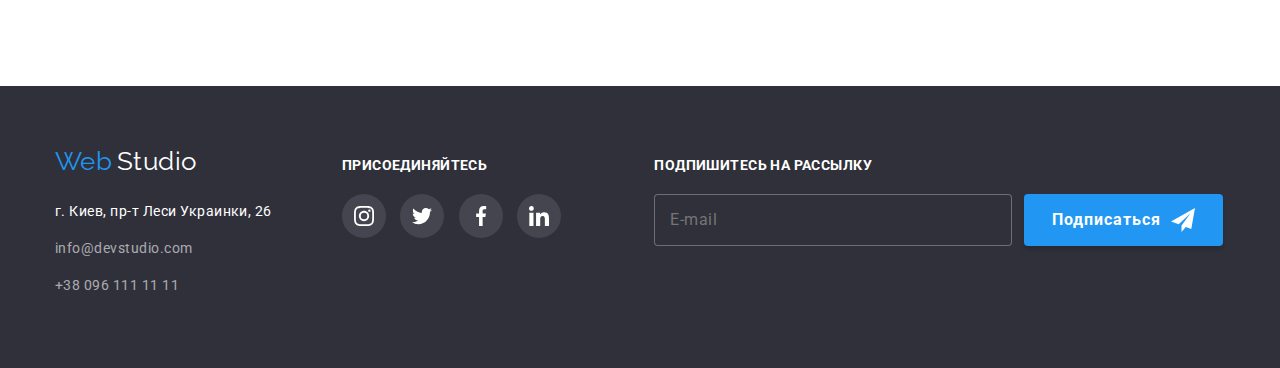
==== commit fe3b420f: "ДЗ 8" ====
--- a/portfolio.html
+++ b/portfolio.html
@@ -1,6 +1,6 @@
 <!DOCTYPE html>
 <html lang="ru">
-<head>
+    <head>
     <meta charset="UTF-8">
     <meta name="viewport" content="width=device-width, initial-scale=1.0">
     <meta http-equiv="X-UA-Compatible" content="IE=edge">
@@ -111,7 +111,7 @@
     
     
     </header>
-<!--Потфолио-->
+ <!--Потфолио-->
     <main>
         <h1 class="visually-hidden">Чем мы занимаесмся</h1> <!--скроем-->
         <section class="section">  
@@ -291,8 +291,8 @@
                                         srcset="./images/portfolio/mobile/portfoliolink5mobile.jpg 1x, ./images/portfolio/mobile/portfoliolink5mobile@2x.jpg 2x"
                                         media="(max-width: 767.98px)"
                                     >
-                                </picture>
-                                <img class="project__img" src="./images/portfolio/desktop/portfoliolink5desktop.jpg" alt="Веб-сайты" Width="370" Height="294">
+                                    <img class="project__img" src="./images/portfolio/desktop/portfoliolink5desktop.jpg" alt="Веб-сайты" Width="370" Height="294">
+                                </picture>
                             </div>
                             <div class="project__box">
                                 <h2 class="project__title">Технокряк</h2>
@@ -356,8 +356,9 @@
                                         srcset="./images/portfolio/mobile/portfoliolink7mobile.jpg 1x, ./images/portfolio/mobile/portfoliolink7mobile@2x.jpg 2x"
                                         media="(max-width: 767.98px)"
                                     >
-                                </picture>
-                                <img class="project__img" src="./images/portfolio/desktop/portfoliolink7desktop.jpg" alt="Веб-сайты" Width="370" Height="294">
+                                    <img class="project__img" src="./images/portfolio/desktop/portfoliolink7desktop.jpg" alt="Веб-сайты" Width="370" Height="294">
+                                </picture>
+                                
                             </div>
                             <div class="project__box">
                                 <h2 class="project__title">Технокряк</h2>
@@ -434,9 +435,7 @@
                 </ul>
             </div>
         </section>
-  </main>
-    
-
+        </main>
         <!--Подвал-->
         <footer class="page-footer">
             <div class="container footer">
@@ -460,7 +459,7 @@
                     </address>
                 </div>
                 <div class="footer__social">
-                    <h3 class="footer__social-title">присоединяйтесь</h3>
+                    <p class="footer__social-title">присоединяйтесь</p>
                     <ul class="footer__social-icons">
                         <li class="footer__icons">
                             <a href="" class="footer__social-link" aria-label="инстаграм">
@@ -493,9 +492,8 @@
                     </ul>
                 </div>
                 <div class="footer__mail-form">
-                    <h3 class="footer__social-title">Подпишитесь на рассылку</h3>
+                    <p class="footer__social-title">Подпишитесь на рассылку</p>
                     <form class="footer__form">
-        
                         <!-- <label for="user_email" class="footer-form-lable"></label>
                                     просто оставлю здесь, вдруг надо будет -->
                         <label for="user_email" class="footer__form-lable"></label>
@@ -510,7 +508,6 @@
                 </div>
             </div>
         </footer>
-
         <script src="./js/mobile-menu.js"></script>
-</body>
+    </body>
 </html>--- a/css/styles.min.css
+++ b/css/styles.min.css
@@ -1,2 +1,2 @@
-:root{--dominant-tex-color: #757575;--title-color: #212121;--accent-color: #2196f3;--background-color: #ffffff;--logo-color: #000000;--color-white: #ffffff;--background-hero-color: #2f303a;--button-active-color: #188ce8;--box-backgroun-color: #f5f4fa;--contact-footer-color: rgba(255, 255, 255, 0.6);--contact-header-color: #757575;--background-footer-color: #2f303a;--color-client: #afb1b8}.visually-hidden{position:absolute !important;clip:rect(1px 1px 1px 1px);clip:rect(1px, 1px, 1px, 1px);padding:0 !important;border:0 !important;height:1px !important;width:1px !important;overflow:hidden}body{background-color:var(--background-color);font-family:Roboto, sans-serif;font-style:normal;font-weight:normal;color:var(--dominant-tex-color);line-height:1.2;letter-spacing:0.03em}a{text-decoration:none}li{list-style-type:none}h1,h2,h3,h4,h5,h6,p{margin:0}img{display:block;max-width:100%;height:auto}.container{margin-left:auto;margin-right:auto;width:100%;padding-left:15px;padding-right:15px}@media screen and (min-width: 480px){.container{max-width:480px}}@media screen and (min-width: 768px){.container{max-width:748px}}@media screen and (min-width: 1200px){.container{max-width:1200px}}.section{padding-top:94px;padding-bottom:94px}@media screen and (max-width: 1199.98px){.section{padding:60px 0 60px 0}}.backdrop{position:fixed;top:0;left:0;width:100%;height:100%;background-color:rgba(0,0,0,0.2);transition-duration:250ms;transition-timing-function:cubic-bezier(0.4, 0, 0.2, 1);overflow-y:scroll;z-index:99999}.backdrop.is-hidden{opacity:0;pointer-events:none}.modal{position:absolute;top:50%;left:50%;transform:translate(-50%, -50%);padding:40px;max-width:450px;width:90%;min-height:581px;background-color:var(--color-white)}.modal__btn{position:absolute;top:0;right:0;margin-top:8px;margin-right:8px;height:30px;width:30px;border:none;outline:none;cursor:pointer;border-radius:50%;background-color:var(--color-white);border:1px solid rgba(0,0,0,0.1);transition-duration:250ms;transition-timing-function:cubic-bezier(0.4, 0, 0.2, 1)}.modal__icon{height:11px;width:11px}.modal__btn:hover,.modal__btn:focus{fill:var(--accent-color)}.modal__text{font-weight:700;font-size:20px;line-height:1.15;letter-spacing:0.03em;margin-bottom:12px;color:var(--title-color)}.modal__form{transition-duration:250ms;transition-timing-function:cubic-bezier(0.4, 0, 0.2, 1)}.modal__unit{flex-direction:column;margin-bottom:10px}.modal__label{font-size:12px;line-height:14px;letter-spacing:0.01em;color:var(--dominant-tex-color)}.modal__input{width:100%;height:40px;border:1px solid rgba(33,33,33,0.2);box-sizing:border-box;border-radius:4px;padding-left:42px;margin-top:4px;background:var(--color-white);box-shadow:0px 1px 3px rgba(0,0,0,0.12),0px 1px 1px rgba(0,0,0,0.14),0px 2px 1px rgba(0,0,0,0.2);cursor:pointer;outline:none;transition-property:border;transition-duration:250ms;transition-timing-function:cubic-bezier(0.4, 0, 0.2, 1)}.modal__input:focus,.modal__input:hover{border:1px solid var(--accent-color)}.modal__coment{width:100%;height:120px;margin-top:4px;padding-left:16px;padding-top:12px;padding-right:16px;padding-bottom:12px;border:1px solid rgba(33,33,33,0.2);box-sizing:border-box;border-radius:4px;background:var(--color-white);box-shadow:0px 1px 3px rgba(0,0,0,0.12),0px 1px 1px rgba(0,0,0,0.14),0px 2px 1px rgba(0,0,0,0.2);cursor:pointer;outline:none;resize:none}.modal__coment:focus,.modal__coment:hover{border:1px solid var(--accent-color)}.modal__block{position:relative}.modal__form-icon{position:absolute;left:12px;top:50%;transform:translateY(-50%);transition-property:fill;transition-duration:250ms;transition-timing-function:cubic-bezier(0.4, 0, 0.2, 1)}.modal__input:focus+.modal__form-icon{fill:var(--accent-color)}.modal__checkbox-icon{display:inline-block;width:16px;height:15px;border:2px solid black;border-radius:4px;margin-right:7px}.modal__checkbox:checked+.modal__checkbox-icon{background-color:var(--accent-color);background-image:url(../images/icon/icon-check.svg);background-size:contain;background-origin:border-box;border-color:var(--accent-color)}.modal__checkbox{position:absolute;width:1px;height:1px;margin:-1px;border:0;padding:0;clip:rect(0 0 0 0);overflow:hidden}.modal__policy{display:flex;align-items:center;justify-content:center;letter-spacing:0.03em;color:var(--contact-header-color);margin-top:20px;cursor:pointer}.modal__button{display:block;margin-right:auto;margin-left:auto;margin-top:30px;padding:10px 55px;font-size:16px;line-height:1.87;font-weight:700;letter-spacing:0.06em;background-color:var(--accent-color);color:var(--color-white);border:none;border-radius:4px;cursor:pointer;transition-property:background-color, color;transition-duration:250ms;transition-timing-function:cubic-bezier(0.4, 0, 0.2, 1)}.modal-button:hover,.modal-button:focus{background-color:var(--button-active-color)}.modal__link{margin-left:10px;line-height:1.71;letter-spacing:0.03em;text-decoration:underline;color:var(--accent-color);transition-property:color;transition-duration:250ms;transition-timing-function:cubic-bezier(0.4, 0, 0.2, 1)}.project__thumb::before{content:"";display:inline-block;position:absolute;top:0px;left:0px;width:100%;height:100%}.project__thumb{position:relative;overflow:hidden}.project__card:hover .project__thumb::before,.project__card:hover .project__overlay{transform:translateY(0)}.project__card:focus .project__thumb::before,.project__card:focus .project__overlay{transform:translateY(0)}.project__overlay{content:"";display:inline-block;position:absolute;top:0px;left:0px;width:100%;height:100%;background-color:rgba(33,150,243,0.9);font-family:Roboto;font-style:normal;font-weight:normal;font-size:18px;line-height:28px;letter-spacing:0.03em;color:var(--color-white);transition-property:transform, background-color;transform:translateY(101%);transition-duration:250ms;transition-timing-function:cubic-bezier(0.4, 0, 0.2, 1)}.project__text{position:absolute;top:0;left:0;width:100%;font-family:Roboto;font-size:18px;line-height:1.56;letter-spacing:0.03em;text-align:left;padding:63px 24px;color:var(--white-color)}.project__title{font-weight:bold;font-size:18px;line-height:2;color:var(--title-color);margin-bottom:4px}.project__subtitle{font-size:16px;line-height:2}.navigation__logo__web{color:var(--accent-color);font-family:Raleway, sans-serif;font-size:26px;line-height:1.2}.navigation__logo__studio{color:var(--logo-color);font-family:Raleway, sans-serif;font-size:26px;line-height:1.2}@media screen and (min-width: 768px){.navigation__logo{margin-right:88px;padding-top:24px;padding-bottom:25px;display:flex}}@media screen and (min-width: 1200px){.navigation__logo{margin-right:93px;padding-top:24px;padding-bottom:25px;display:flex}}.clients__link{display:flex;justify-content:center;align-items:center;height:90px;border:1px solid #afb1b8;border-radius:4px;fill:var(--color-client);transition-property:fill, border;transition-duration:250ms;transition-timing-function:cubic-bezier(0.4, 0, 0.2, 1)}@media screen and (max-width: 767.98px){.clients{margin-top:-30px;margin-left:-30px;padding:0px}}@media screen and (max-width: 1199.98px){.clients{display:flex;flex-wrap:wrap;padding:0px}}@media screen and (min-width: 1200px){.clients{display:flex;justify-content:center;padding:0px}}@media screen and (max-width: 767.98px){.clients__item{flex-basis:calc(100% / 2 - 30px);margin-left:30px;margin-top:30px}}@media screen and (min-width: 768px){.clients__item{flex-basis:calc(100% / 3 - 30px);margin-top:30px;margin-left:30px}}@media screen and (min-width: 1200px){.clients__item{margin:0px}}@media screen and (min-width: 1200px){.clients__item:not(:last-child){margin-right:30px}}.clients__link:focus,.clients__link:hover{border:1px solid var(--accent-color);fill:var(--accent-color)}.page-footer{background-color:var(--background-footer-color);padding-top:60px;padding-bottom:60px}@media screen and (min-width: 768px) and (max-width: 1199.98px){.footer{display:flex;justify-content:center;flex-wrap:wrap}}@media screen and (min-width: 1200px){.footer{display:flex;align-items:baseline}}@media screen and (max-width: 767.98px){.footer{text-align:center}}.footer__web{color:var(--accent-color);font-family:Raleway, sans-serif;font-size:26px;line-height:1.2}.footer__studio{color:var(--color-white);font-family:Raleway, sans-serif;font-size:26px;line-height:1.2}@media screen and (min-width: 768px) and (max-width: 1199.98px){.footer__list{margin-right:165px;margin-bottom:60px;text-align:center}}@media screen and (min-width: 1200px){.footer__list{margin-right:70px}}.footer__address{font-size:14px;line-height:2;color:var(--color-white);font-style:normal;padding-left:0px;margin-bottom:9px;transition-property:color;transition-duration:250ms;transition-timing-function:cubic-bezier(0.4, 0, 0.2, 1)}.footer__find{padding:0px;margin-top:20px;margin-bottom:0px}.footer__contact{font-size:14px;line-height:1.7;color:var(--contact-footer-color);font-style:normal;transition-property:color;transition-duration:250ms;transition-timing-function:cubic-bezier(0.4, 0, 0.2, 1)}.footer__address:hover,.footer__address:focus,.footer__contact:hover,.footer__contact:focus{color:var(--accent-color)}.footer__social-icons{padding:0%;margin:0px}.footer__social-title{font-family:Roboto;font-style:normal;font-weight:bold;font-size:14px;letter-spacing:0.03em;text-transform:uppercase;color:var(--background-color);margin-top:60px;margin-bottom:20px}@media screen and (min-width: 768px){.footer__social-title{margin-top:0px;text-align:center}}@media screen and (min-width: 1200px){.footer__social-title{display:flex}}@media screen and (min-width: 1200px){.footer__social{margin-right:93px}}.footer__icons{display:inline-block;justify-content:center;align-items:center}.footer__icons:not(:last-child){margin-right:10px}.footer__social-link{display:flex;justify-content:center;align-items:center;width:44px;height:44px;border-radius:50%;background-color:rgba(255,255,255,0.1);transition-property:background-color, fill;transition-duration:250ms;transition-timing-function:cubic-bezier(0.4, 0, 0.2, 1)}.footer__icon{fill:var(--background-color)}.footer__social-link:hover,.footer__social-link:focus{background-color:var(--accent-color)}@media screen and (min-width: 480px) and (max-width: 1199.98px){.footer__form{display:inline-block;text-align:center}}@media screen and (min-width: 1200px){.footer__form{display:flex}}.footer__form-input{border:1px solid rgba(255,255,255,0.3);color:rgba(255,255,255,0.6);background-color:var(--background-footer-color);border-radius:4px;padding:15px;line-height:1.25;letter-spacing:0.03em}@media screen and (min-width: 480px) and (max-width: 1199px){.footer__form-input{width:450px;height:50px}}@media screen and (min-width: 1200px){.footer__form-input{margin-right:12px;width:358px}}.footer__button{display:flex;align-items:center;text-align:center;letter-spacing:0.06em;color:var(--color-white);padding:10px 28px 10px 28px;font-weight:700;font-size:16px;line-height:30px;background-color:var(--accent-color);box-shadow:0px 4px 4px rgba(0,0,0,0.15);border-radius:4px;cursor:pointer;border:none;transition-property:background-color, color;transition-duration:250ms;transition-timing-function:cubic-bezier(0.4, 0, 0.2, 1)}@media screen and (max-width: 1199px){.footer__button{margin-top:20px;margin-left:auto;margin-right:auto}}.footer-button:hover,.footer-button:focus{background-color:var(--button-active-color)}.footer__form-icon{margin-left:10px;fill:var(--color-white)}.hero-content__button{display:inline-block;padding:10px 32px;color:var(--color-white);font-family:inherit;background-color:var(--accent-color);font-weight:bold;font-size:16px;line-height:2;cursor:pointer;border-radius:4px;border:none;transition-property:color, background-color;transition-duration:250ms;transition-timing-function:cubic-bezier(0.4, 0, 0.2, 1)}.button-hero:hover,.button-hero:focus{background-color:var(--button-active-color)}.hero{background-color:var(--background-hero-color);text-align:center;padding-top:200px;padding-bottom:200px;display:flex;align-items:center}.overlay{max-width:1600px;margin-left:auto;margin-right:auto;background-image:linear-gradient(to right, rgba(47,48,58,0.4), rgba(47,48,58,0.4)),url("../images/hero/hero.mobile.jpg");background-repeat:no-repeat;background-position:center;background-size:cover}@media screen and (min-width: 480px){.overlay{height:400px}}@media screen and (min-width: 768px){.overlay{height:400px}}@media screen and (min-width: 1200px){.overlay{height:600px}}@media (min-device-pixel-ratio: 2), (min-resolution: 192dpi), (min-resolution: 2dppx){.overlay{background-image:linear-gradient(to right, rgba(47,48,58,0.4), rgba(47,48,58,0.4)),url("../images/hero/hero.mobile@2x.jpg")}}@media screen and (min-width: 768px){.overlay{background-image:linear-gradient(to right, rgba(47,48,58,0.4), rgba(47,48,58,0.4)),url("../images/hero/hero.tablet.jpg")}}@media screen and (min-width: 768px) and (min-device-pixel-ratio: 2), screen and (min-width: 768px) and (min-resolution: 192dpi), screen and (min-width: 768px) and (min-resolution: 2dppx){.overlay{background-image:linear-gradient(to right, rgba(47,48,58,0.4), rgba(47,48,58,0.4)),url("../images/hero/hero.tablet@2x.jpg")}}@media screen and (min-width: 1200px){.overlay{background-image:linear-gradient(to right, rgba(47,48,58,0.4), rgba(47,48,58,0.4)),url("../images/hero/hero.desktop.jpg")}}@media screen and (min-width: 1200px) and (min-device-pixel-ratio: 2), screen and (min-width: 1200px) and (min-resolution: 192dpi), screen and (min-width: 1200px) and (min-resolution: 2dppx){.overlay{background-image:linear-gradient(to right, rgba(47,48,58,0.4), rgba(47,48,58,0.4)),url("../images/hero/hero.desktop@2x.jpg")}}.hero .container{display:flex;align-items:center;justify-content:center}@media screen and (min-width: 480px){.hero-content{max-width:360px}}@media screen and (min-width: 768px){.hero-content{max-width:360px}}@media screen and (min-width: 1200px){.hero-content{max-width:696px}}.hero-content__title{margin-top:0;margin-bottom:30px;color:var(--color-white);font-weight:900;line-height:1.4;letter-spacing:0.06em;text-transform:uppercase}@media screen and (max-width: 767.98px){.hero-content__title{font-size:26px;line-height:42px}}@media screen and (min-width: 768px){.hero-content__title{font-size:26px;line-height:42px}}@media screen and (min-width: 1200px){.hero-content__title{font-size:44px;line-height:60px}}.title{font-weight:bold;line-height:1.2;color:var(--title-color);text-align:center;margin-top:0px}@media screen and (max-width: 767.98px){.title{font-size:28px;line-height:33px}}@media screen and (min-width: 768px){.title{font-size:28px;line-height:33px}}@media screen and (max-width: 1199.98px){.title{margin-bottom:30px}}@media screen and (min-width: 1200px){.title{font-size:36px;line-height:42px;margin-bottom:50px}}.site-nav__link{position:relative;display:block;color:var(--title-color);font-weight:500;font-size:14px;line-height:1.2;padding-top:32px;padding-bottom:32px;transition-property:color;transition-duration:250ms;transition-timing-function:cubic-bezier(0.4, 0, 0.2, 1)}.site-nav__link.curent{color:var(--accent-color)}.link.curent::after{content:"";position:absolute;left:0;bottom:0px;display:inline-block;width:100%;height:4px;background-color:var(--accent-color);border-radius:2px}.item:hover,.item:focus,.link:hover,.link:focus{color:var(--accent-color)}.item{color:var(--contact-header-color);font-weight:500;font-size:14px;line-height:1.2;margin:0;padding-top:32px;padding-bottom:32px}.page-header{border-bottom:1px solid #ececec}@media screen and (max-width: 767.98px){.page-header .container{padding:15px;margin:0px}}@media screen and (min-width: 768px){.page-header .container{display:flex;justify-content:space-between}}@media screen and (min-width: 1200px){.page-header .container{display:flex}}@media screen and (min-width: 768px){.navigation{display:flex;justify-content:space-between}}@media screen and (min-width: 1200px){.navigation{display:flex;align-items:center;margin-right:auto}}@media screen and (max-width: 767.98px){.site{display:none}}@media screen and (min-width: 768px){.site{display:flex;padding-left:0px;margin:0px}}@media screen and (max-width: 767.98px){.site-contact{display:none}}@media screen and (min-width: 768px){.site-contact{margin-top:21px;margin-bottom:21px;padding:0px}}@media screen and (min-width: 1200px){.site-contact{display:flex;padding-left:0px;margin:0px}}@media screen and (min-width: 768px){.site__link:not(:last-child){margin-right:50px}}@media screen and (min-width: 1200px){.site__link:not(:last-child){margin-right:50px}}@media screen and (min-width: 768px){.com-nav{display:flex;padding-left:0px;justify-content:flex;margin-top:32px;margin-bottom:32px}}.site-item:not(:last-child){margin-right:50px}@media screen and (min-width: 768px){.site__link-contact:not(:last-child){margin-bottom:10px}}@media screen and (min-width: 1200px){.site__link-contact:not(:last-child){margin-right:30px;margin-bottom:0px}}.contact-list{display:flex;margin-left:auto}.site__contact{font-family:inherit;font-weight:500;color:var(--secondary-text-color);text-decoration:none;cursor:pointer;transition-property:fill, color;transition-duration:250ms;transition-timing-function:cubic-bezier(0.4, 0, 0.2, 1)}@media screen and (min-width: 768px){.site__contact{display:flex;align-items:center;font-size:12px;line-height:14px}}@media screen and (min-width: 1200px){.site__contact{display:flex;justify-content:center;align-items:center;padding-top:32px;padding-bottom:32px;font-size:14px;line-height:16px}}.site__icon{margin-right:10px;fill:currentColor}.site__link:hover,.site__link:focus{color:var(--button-active-color)}.filter{display:flex;justify-content:center;margin:0px}@media screen and (max-width: 767.98px){.filter{margin-bottom:40px}}@media screen and (max-width: 1199.98px){.filter{margin-bottom:30px}}@media screen and (min-width: 1199.98px){.filter{margin-bottom:50px}}@media screen and (max-width: 767.98px){.filter{flex-wrap:wrap;justify-content:flex-start;padding:0px}}.filter__item{height:44px;list-style:none;border:none}.filter__item:not(:last-child){margin-right:8px}@media screen and (max-width: 767.98px){.filter__item:not(:last-child){margin-bottom:21px}}.filter__item .filter__button.curent{background-color:var(--accent-color);color:var(--color-white)}.filter__button{display:inline-block;padding:6px 22px;min-width:73px;border-radius:4px;color:var(--title-color);font-family:inherit;background-color:var(--box-backgroun-color);font-weight:bold;font-size:16px;line-height:2;cursor:pointer;text-align:center;border:none;transition-property:background-color, color, box-shadow;transition-duration:250ms;transition-timing-function:cubic-bezier(0.4, 0, 0.2, 1)}.filter__button:hover,.filter__button:focus{color:var(--color-white);background-color:var(--accent-color);box-shadow:0px 3px 1px rgba(0,0,0,0.1),0px 1px 2px rgba(0,0,0,0.08),0px 2px 2px rgba(0,0,0,0.12)}.project{display:flex;flex-wrap:wrap;padding:0px;margin:0px;margin-left:-30px;margin-top:-30px}.project__item{margin-left:30px;margin-top:30px}@media screen and (max-width: 767.98px){.project__item{width:100%;max-width:450px}}@media screen and (min-width: 768px) and (max-width: 1199.98px){.project__item{flex-basis:calc(100% / 2 - 30px);max-width:354px;height:440px}}.project__card{color:var(--contact-header-color);display:block;text-decoration:none}.project__card:hover,.project__card:focus{box-shadow:0px 1px 1px rgba(0,0,0,0.12),0px 4px 4px rgba(0,0,0,0.06),1px 4px 6px rgba(0,0,0,0.16)}.project__box{border-bottom:1px solid #eeeeee;border-right:1px solid #eeeeee;border-left:1px solid #eeeeee;padding-top:20px;padding-right:24px;padding-bottom:20px;padding-left:24px}.value{padding:0px;margin:0px}@media screen and (min-width: 768px){.value{display:flex;flex-wrap:wrap;margin-right:-30px;margin-bottom:-30px}}@media screen and (min-width: 1200px){.value{display:flex}}@media screen and (min-width: 768px){.value__item{width:calc((100% - 2 * 30px) / 2);margin-right:30px;margin-bottom:30px}}@media screen and (min-width: 1200px){.value__item{flex-basis:calc(100% / 4 - 30px)}}@media screen and (min-width: 1200px){.value__item:not(:last-child){margin-right:30px}}.value__title{display:flex;height:120px;background:#f5f4fa;border-radius:4px;margin-bottom:30px;justify-content:center;align-items:center;background-color:var(--box-backgroun-color)}.value__subtitle{font-weight:bold;font-size:14px;line-height:1.1;color:var(--title-color);text-transform:uppercase;margin-bottom:10px}@media screen and (max-width: 767.98px){.value__subtitle{text-align:center}}.value__text{font-size:14px;line-height:1.7}@media screen and (max-width: 767.98px){.value__text{margin-bottom:30px}}.section-title{padding-top:0px}@media screen and (max-width: 1199px){.section-title{display:none}}.work{padding:0px;margin:0px}.work__item{position:relative;flex-basis:calc((100% - 3 * 30px) / 3);margin-left:30px;margin-top:50px}.work__title{position:absolute;width:100%;height:25%;top:75%;background-color:rgba(47,48,58,0.8);opacity:0.8;display:flex;align-items:center;justify-content:center}.work__text{font-weight:700;font-size:14px;line-height:16px;letter-spacing:0.03em;text-transform:uppercase;color:var(--color-white)}.grid{display:flex;flex-wrap:wrap;margin-left:-30px;margin-top:-50px}.team{padding:0px;margin:0px}@media screen and (min-width: 768px){.team{display:flex;flex-wrap:wrap;justify-content:center;margin-right:-30px;margin-bottom:-30px}}@media screen and (min-width: 1200px){.team{display:flex;flex-wrap:wrap;justify-content:center;margin-right:0px}}@media screen and (min-width: 768px) and (max-width: 1199.98px){.team__list{flex-basis:calc((100% - 3 * 30px) / 2);margin-right:30px;margin-bottom:30px}}@media screen and (max-width: 767.98px){.team__list:not(:last-child){margin-bottom:30px}}@media screen and (min-width: 1200px){.team__list:not(:last-child){margin-right:30px}}.team__signature{padding-top:30px;padding-left:24px;padding-bottom:30px;padding-right:24px;text-align:center;background:var(--color-white);box-shadow:0px 1px 3px rgba(0,0,0,0.12),0px 1px 1px rgba(0,0,0,0.14),0px 2px 1px rgba(0,0,0,0.2);border-radius:0px 0px 4px 4px}.team__title{font-weight:500;font-size:16px;line-height:1.2;color:var(--title-color)}.team__responsibilities{font-size:16px;line-height:1.2;margin-top:10px}.box{background-color:var(--box-backgroun-color)}.box .section{padding-top:94px;padding-bottom:94px}@media screen and (max-width: 1199.98px){.box .section{padding:60px 0 60px 0}}.team__social{display:flex;padding-left:0px;justify-content:center;align-items:center;margin-top:16px}.team__icon{display:flex;height:44px;width:44px;justify-content:center;align-items:center;border-radius:50%;fill:var(--color-client);transition-property:background-color, fill;transition-duration:250ms;transition-timing-function:cubic-bezier(0.4, 0, 0.2, 1)}.team__icon:not(first-child){margin-right:10px}.team__icon:hover,.team__icon:focus{background-color:var(--accent-color);fill:var(--background-color)}@media screen and (max-width: 767px){.menu__button{margin:0;padding:0;position:absolute;right:15px;top:10px;bottom:10px;z-index:106}}@media screen and (min-width: 768px){.menu__button{display:none}}@media screen and (max-width: 767px){.menu__btn{top:0px;background-color:rgba(255,255,255,0.02);border:none;transition-duration:250ms;transition-timing-function:cubic-bezier(0.4, 0, 0.2, 1);fill:#212121}}@media screen and (max-width: 767px){.menu__btn:focus,.menu__btn:hover{fill:#2196f3;transition-duration:250ms}}@media screen and (max-width: 767px){.icon-close{display:none}}.is-open .icon-close{display:block}.is-open .icon-open{display:none}@media screen and (max-width: 767px){.mobile-menu{position:fixed;left:0;top:100%;width:100vw;height:100vh;padding:28px 63px 28px 20px;background-color:#fff;box-shadow:0px 4px 8px rgba(0,0,0,0.04),0px 2px 4px rgba(0,0,0,0.08),0px 1px 3px rgba(0,0,0,0.16);transition-duration:250ms;transition-timing-function:cubic-bezier(0.55, 0.055, 0.675, 0.19);z-index:105;display:flex;flex-direction:column;justify-content:space-between;overflow-y:scroll}}@media screen and (max-width: 767px){.mobile-menu.is-open{top:0%}}@media screen and (max-width: 767px){.mobile-menu.is-open{top:0%}}@media screen and (min-width: 768px){.mobile-menu{display:none}}@media screen and (min-width: 1200px){.mobile-menu{display:none}}@media screen and (max-width: 767px){.mobile-menu__item:not(:last-child){margin-bottom:32px}}@media screen and (max-width: 767px){.mobile-menu__item .current{color:#2196f3}}@media screen and (max-width: 767px){.mobile-menu__link{font-weight:500;font-size:40px;line-height:1.18;letter-spacing:0.02em;color:#212121}}@media screen and (max-width: 767px){.mobile-social{left:auto;bottom:0}}@media screen and (max-width: 767px){.connection-menu{margin-bottom:64px}}@media screen and (max-width: 767px){.connection-menu__item:not(:last-child){margin-bottom:32px}}@media screen and (max-width: 479px){.connection-menu__tel{font-weight:500;font-size:24px;line-height:1.18;color:#2196f3}}@media screen and (max-width: 767px){.connection-menu__tel{font-weight:500;font-size:34px;line-height:1.18;color:#2196f3}}@media screen and (max-width: 479px){.connection-menu__mail{font-weight:500;font-size:14px;line-height:1.17x;color:#757575}}@media screen and (max-width: 767px){.connection-menu__mail{font-weight:500;font-size:24px;line-height:1.17x;color:#757575}}@media screen and (max-width: 767px){.social-menu{display:flex;padding-bottom:40px;flex-wrap:wrap}}@media screen and (max-width: 767px){.social-menu__item:not(:last-child){padding-right:10px;border-right:1px solid rgba(33,33,33,0.2);margin-right:10px}}@media screen and (max-width: 479px){.social-menu__link{font-weight:500;font-size:18px;line-height:1.22;color:#2196f3}}@media screen and (min-width: 480px){.social-menu__link{font-weight:500;font-size:18px;line-height:1.22;color:#2196f3}}
+:root{--dominant-tex-color: #757575;--title-color: #212121;--accent-color: #2196f3;--background-color: #ffffff;--logo-color: #000000;--color-white: #ffffff;--background-hero-color: #2f303a;--button-active-color: #188ce8;--box-backgroun-color: #f5f4fa;--contact-footer-color: rgba(255, 255, 255, 0.6);--contact-header-color: #757575;--background-footer-color: #2f303a;--color-client: #afb1b8}.visually-hidden{position:absolute !important;clip:rect(1px 1px 1px 1px);clip:rect(1px, 1px, 1px, 1px);padding:0 !important;border:0 !important;height:1px !important;width:1px !important;overflow:hidden}body{background-color:var(--background-color);font-family:Roboto, sans-serif;font-style:normal;font-weight:normal;color:var(--dominant-tex-color);line-height:1.2;letter-spacing:0.03em}a{text-decoration:none}li{list-style-type:none}h1,h2,h3,h4,h5,h6,p{margin:0}img{display:block;max-width:100%;height:auto}.container{margin-left:auto;margin-right:auto;width:100%;padding-left:15px;padding-right:15px}@media screen and (min-width: 480px){.container{max-width:480px}}@media screen and (min-width: 768px){.container{max-width:748px}}@media screen and (min-width: 1200px){.container{max-width:1200px}}.section{padding-top:94px;padding-bottom:94px}@media screen and (max-width: 1199.98px){.section{padding:60px 0 60px 0}}.backdrop{position:fixed;top:0;left:0;width:100%;height:100%;background-color:rgba(0,0,0,0.2);transition-duration:250ms;transition-timing-function:cubic-bezier(0.4, 0, 0.2, 1);opacity:1;overflow-y:scroll;visibility:visible;z-index:99999}.backdrop.is-hidden{opacity:0;pointer-events:none}.modal{position:fixed;top:50%;left:50%;transform:translate(-50%, -50%);width:100%;height:100%;padding:40px;overflow-y:scroll;background-color:var(--color-white)}@media screen and (min-width: 480px){.modal{width:450px;height:609px;overflow-y:visible}}@media screen and (min-width: 1200px){.modal{width:528px;height:581px;overflow-y:visible}}.modal__btn{position:absolute;top:0;right:0;margin-top:8px;margin-right:8px;height:30px;width:30px;border:none;outline:none;cursor:pointer;border-radius:50%;background-color:var(--color-white);border:1px solid rgba(0,0,0,0.1);transition-duration:250ms;transition-timing-function:cubic-bezier(0.4, 0, 0.2, 1)}.modal__icon{height:11px;width:11px}.modal__btn:hover,.modal__btn:focus{fill:var(--accent-color)}.modal__text{font-weight:700;font-size:20px;line-height:1.15;letter-spacing:0.03em;margin-bottom:12px;color:var(--title-color)}.modal__form{transition-duration:250ms;transition-timing-function:cubic-bezier(0.4, 0, 0.2, 1)}.modal__unit{flex-direction:column;margin-bottom:10px}.modal__label{font-size:12px;line-height:14px;letter-spacing:0.01em;color:var(--dominant-tex-color)}.modal__input{width:100%;height:40px;border:1px solid rgba(33,33,33,0.2);box-sizing:border-box;border-radius:4px;padding-left:42px;margin-top:4px;background:var(--color-white);cursor:pointer;outline:none;transition-property:border;transition-duration:250ms;transition-timing-function:cubic-bezier(0.4, 0, 0.2, 1)}.modal__input:focus,.modal__input:hover{border:1px solid var(--accent-color)}.modal__coment{width:100%;height:120px;margin-top:4px;padding-left:16px;padding-top:12px;padding-right:16px;padding-bottom:12px;border:1px solid rgba(33,33,33,0.2);box-sizing:border-box;border-radius:4px;background:var(--color-white);box-shadow:0px 1px 3px rgba(0,0,0,0.12),0px 1px 1px rgba(0,0,0,0.14),0px 2px 1px rgba(0,0,0,0.2);cursor:pointer;outline:none;resize:none}.modal__coment:focus,.modal__coment:hover{border:1px solid var(--accent-color)}.modal__block{position:relative}.modal__form-icon{position:absolute;left:12px;top:50%;transform:translateY(-50%);transition-property:fill;transition-duration:250ms;transition-timing-function:cubic-bezier(0.4, 0, 0.2, 1)}.modal__input:focus+.modal__form-icon{fill:var(--accent-color)}.modal__checkbox-icon{display:inline-block;width:16px;height:15px;border:2px solid black;border-radius:4px;margin-right:7px}.modal__checkbox:checked+.modal__checkbox-icon{background-color:var(--accent-color);background-image:url(../images/icon/icon-check.svg);background-size:contain;background-origin:border-box;border-color:var(--accent-color)}.modal__checkbox{position:absolute;width:1px;height:1px;margin:-1px;border:0;padding:0;clip:rect(0 0 0 0);overflow:hidden}.modal__policy{display:flex;align-items:center;font-size:12px;letter-spacing:0.03em;color:var(--contact-header-color);margin-top:20px;cursor:pointer}.modal__button{display:block;margin-right:auto;margin-left:auto;margin-top:30px;padding:10px 55px;font-size:16px;line-height:1.87;font-weight:700;letter-spacing:0.06em;background-color:var(--accent-color);color:var(--color-white);border:none;border-radius:4px;cursor:pointer;transition-property:background-color, color;transition-duration:250ms;transition-timing-function:cubic-bezier(0.4, 0, 0.2, 1)}.modal-button:hover,.modal-button:focus{background-color:var(--button-active-color)}.modal__link{margin-left:10px;line-height:1.71;letter-spacing:0.03em;text-decoration:underline;color:var(--accent-color);transition-property:color;transition-duration:250ms;transition-timing-function:cubic-bezier(0.4, 0, 0.2, 1)}.project__thumb::before{content:"";display:inline-block;position:absolute;top:0px;left:0px;width:100%;height:100%}.project__thumb{position:relative;overflow:hidden}.project__card:hover .project__thumb::before,.project__card:hover .project__overlay{transform:translateY(0)}.project__card:focus .project__thumb::before,.project__card:focus .project__overlay{transform:translateY(0)}.project__overlay{content:"";display:inline-block;position:absolute;top:0px;left:0px;width:100%;height:100%;background-color:rgba(33,150,243,0.9);font-family:Roboto;font-style:normal;font-weight:normal;font-size:18px;line-height:28px;letter-spacing:0.03em;color:var(--color-white);transition-property:transform, background-color;transform:translateY(101%);transition-duration:250ms;transition-timing-function:cubic-bezier(0.4, 0, 0.2, 1)}.project__text{position:absolute;top:0;left:0;width:100%;font-family:Roboto;font-size:18px;line-height:1.56;letter-spacing:0.03em;text-align:left;padding:63px 24px;color:var(--white-color)}.project__title{font-weight:bold;font-size:18px;line-height:2;color:var(--title-color);margin-bottom:4px}.project__subtitle{font-size:16px;line-height:2}.navigation__logo__web{color:var(--accent-color);font-family:Raleway, sans-serif;font-size:26px;line-height:1.2}.navigation__logo__studio{color:var(--logo-color);font-family:Raleway, sans-serif;font-size:26px;line-height:1.2}@media screen and (min-width: 768px){.navigation__logo{margin-right:88px;padding-top:24px;padding-bottom:25px;display:flex}}@media screen and (min-width: 1200px){.navigation__logo{margin-right:93px;padding-top:24px;padding-bottom:25px;display:flex}}.clients__link{display:flex;justify-content:center;align-items:center;height:90px;border:1px solid #afb1b8;border-radius:4px;fill:var(--color-client);transition-property:fill, border;transition-duration:250ms;transition-timing-function:cubic-bezier(0.4, 0, 0.2, 1)}.clients{margin:0px}@media screen and (max-width: 767.98px){.clients{margin-top:-30px;margin-left:-30px;padding:0px}}@media screen and (max-width: 1199.98px){.clients{display:flex;flex-wrap:wrap;padding:0px}}@media screen and (min-width: 1200px){.clients{display:flex;justify-content:center;padding:0px}}@media screen and (max-width: 767.98px){.clients__item{flex-basis:calc(100% / 2 - 30px);margin-left:30px;margin-top:30px}}@media screen and (min-width: 768px){.clients__item{flex-basis:calc(100% / 3 - 30px);margin-top:30px;margin-left:30px}}@media screen and (min-width: 1200px){.clients__item{margin:0px}}@media screen and (min-width: 1200px){.clients__item:not(:last-child){margin-right:30px}}.clients__link:focus,.clients__link:hover{border:1px solid var(--accent-color);fill:var(--accent-color)}.page-footer{background-color:var(--background-footer-color);padding-top:60px;padding-bottom:60px}@media screen and (min-width: 768px) and (max-width: 1199.98px){.footer{display:flex;justify-content:center;flex-wrap:wrap}}@media screen and (min-width: 1200px){.footer{display:flex;align-items:baseline}}@media screen and (max-width: 767.98px){.footer{text-align:center}}.footer__web{color:var(--accent-color);font-family:Raleway, sans-serif;font-size:26px;line-height:1.2}.footer__studio{color:var(--color-white);font-family:Raleway, sans-serif;font-size:26px;line-height:1.2}@media screen and (min-width: 768px) and (max-width: 1199.98px){.footer__list{margin-right:165px;margin-bottom:60px;text-align:center}}@media screen and (min-width: 1200px){.footer__list{margin-right:70px}}.footer__address{font-size:14px;line-height:2;color:var(--color-white);font-style:normal;padding-left:0px;margin-bottom:9px;transition-property:color;transition-duration:250ms;transition-timing-function:cubic-bezier(0.4, 0, 0.2, 1)}.footer__find{padding:0px;margin-top:20px;margin-bottom:0px}.footer__contact{font-size:14px;line-height:1.7;color:var(--contact-footer-color);font-style:normal;transition-property:color;transition-duration:250ms;transition-timing-function:cubic-bezier(0.4, 0, 0.2, 1)}.footer__address:hover,.footer__address:focus,.footer__contact:hover,.footer__contact:focus{color:var(--accent-color)}.footer__social-icons{padding:0%;margin:0px}.footer__social-title{font-family:Roboto;font-style:normal;font-weight:bold;font-size:14px;letter-spacing:0.03em;text-transform:uppercase;color:var(--background-color);margin-bottom:20px}@media screen and (min-width: 768px){.footer__social-title{margin-top:0px;text-align:center}}@media screen and (min-width: 1200px){.footer__social-title{display:flex}}.footer__social{margin-bottom:60px}@media screen and (min-width: 1200px){.footer__social{margin-right:93px}}.footer__icons{display:inline-block;justify-content:center;align-items:center}.footer__icons:not(:last-child){margin-right:10px}.footer__social-link{display:flex;justify-content:center;align-items:center;width:44px;height:44px;border-radius:50%;background-color:rgba(255,255,255,0.1);transition-property:background-color, fill;transition-duration:250ms;transition-timing-function:cubic-bezier(0.4, 0, 0.2, 1)}.footer__icon{fill:var(--background-color)}.footer__social-link:hover,.footer__social-link:focus{background-color:var(--accent-color)}@media screen and (min-width: 480px) and (max-width: 1199.98px){.footer__form{display:inline-block;text-align:center}}@media screen and (min-width: 1200px){.footer__form{display:flex}}.footer__form-input{border:1px solid rgba(255,255,255,0.3);color:rgba(255,255,255,0.6);background-color:var(--background-footer-color);border-radius:4px;padding:15px;line-height:1.25;letter-spacing:0.03em}@media screen and (min-width: 480px) and (max-width: 1199px){.footer__form-input{width:450px;height:50px}}@media screen and (min-width: 1200px){.footer__form-input{margin-right:12px;width:358px}}.footer__button{display:flex;align-items:center;text-align:center;letter-spacing:0.06em;color:var(--color-white);padding:10px 28px 10px 28px;font-weight:700;font-size:16px;line-height:30px;background-color:var(--accent-color);box-shadow:0px 4px 4px rgba(0,0,0,0.15);border-radius:4px;cursor:pointer;border:none;transition-property:background-color, color;transition-duration:250ms;transition-timing-function:cubic-bezier(0.4, 0, 0.2, 1)}@media screen and (max-width: 1199px){.footer__button{margin-top:20px;margin-left:auto;margin-right:auto}}.footer-button:hover,.footer-button:focus{background-color:var(--button-active-color)}.footer__form-icon{margin-left:10px;fill:var(--color-white)}.hero-content__button{display:inline-block;padding:10px 32px;color:var(--color-white);font-family:inherit;background-color:var(--accent-color);font-weight:bold;font-size:16px;line-height:2;cursor:pointer;border-radius:4px;border:none;transition-property:color, background-color;transition-duration:250ms;transition-timing-function:cubic-bezier(0.4, 0, 0.2, 1)}.button-hero:hover,.button-hero:focus{background-color:var(--button-active-color)}.hero{background-color:var(--background-hero-color);text-align:center;display:flex;align-items:center}.overlay{max-width:1600px;margin-left:auto;margin-right:auto;background-image:linear-gradient(to right, rgba(47,48,58,0.4), rgba(47,48,58,0.4)),url("../images/hero/hero.mobile.jpg");background-repeat:no-repeat;background-position:center;background-size:cover}@media screen and (min-width: 480px){.overlay{height:400px;padding-top:118px;padding-bottom:118px}}@media screen and (min-width: 768px){.overlay{height:400px;padding-top:118px;padding-bottom:118px}}@media screen and (min-width: 1200px){.overlay{height:600px;padding-top:200px;padding-bottom:200px}}@media (min-device-pixel-ratio: 2), (min-resolution: 192dpi), (min-resolution: 2dppx){.overlay{background-image:linear-gradient(to right, rgba(47,48,58,0.4), rgba(47,48,58,0.4)),url("../images/hero/hero.mobile@2x.jpg")}}@media screen and (min-width: 768px){.overlay{background-image:linear-gradient(to right, rgba(47,48,58,0.4), rgba(47,48,58,0.4)),url("../images/hero/hero.tablet.jpg")}}@media screen and (min-width: 768px) and (min-device-pixel-ratio: 2), screen and (min-width: 768px) and (min-resolution: 192dpi), screen and (min-width: 768px) and (min-resolution: 2dppx){.overlay{background-image:linear-gradient(to right, rgba(47,48,58,0.4), rgba(47,48,58,0.4)),url("../images/hero/hero.tablet@2x.jpg")}}@media screen and (min-width: 1200px){.overlay{background-image:linear-gradient(to right, rgba(47,48,58,0.4), rgba(47,48,58,0.4)),url("../images/hero/hero.desktop.jpg")}}@media screen and (min-width: 1200px) and (min-device-pixel-ratio: 2), screen and (min-width: 1200px) and (min-resolution: 192dpi), screen and (min-width: 1200px) and (min-resolution: 2dppx){.overlay{background-image:linear-gradient(to right, rgba(47,48,58,0.4), rgba(47,48,58,0.4)),url("../images/hero/hero.desktop@2x.jpg")}}.hero .container{display:flex;align-items:center;justify-content:center}@media screen and (min-width: 480px){.hero-content{max-width:360px}}@media screen and (min-width: 768px){.hero-content{max-width:360px}}@media screen and (min-width: 1200px){.hero-content{max-width:696px}}.hero-content__title{margin-top:0;margin-bottom:30px;color:var(--color-white);font-weight:900;line-height:1.4;letter-spacing:0.06em;text-transform:uppercase}@media screen and (max-width: 767.98px){.hero-content__title{font-size:26px;line-height:42px}}@media screen and (min-width: 768px){.hero-content__title{font-size:26px;line-height:42px}}@media screen and (min-width: 1200px){.hero-content__title{font-size:44px;line-height:60px}}.title{font-weight:bold;line-height:1.2;color:var(--title-color);text-align:center;margin-top:0px}@media screen and (max-width: 767.98px){.title{font-size:28px;line-height:33px}}@media screen and (min-width: 768px){.title{font-size:28px;line-height:33px}}@media screen and (max-width: 1199.98px){.title{margin-bottom:30px}}@media screen and (min-width: 1200px){.title{font-size:36px;line-height:42px;margin-bottom:50px}}.site-nav__link{position:relative;display:block;color:var(--title-color);font-weight:500;font-size:14px;line-height:1.2;padding-top:32px;padding-bottom:32px;transition-property:color;transition-duration:250ms;transition-timing-function:cubic-bezier(0.4, 0, 0.2, 1)}.site-nav__link.curent{color:var(--accent-color)}.link.curent::after{content:"";position:absolute;left:0;bottom:0px;display:inline-block;width:100%;height:4px;background-color:var(--accent-color);border-radius:2px}.item:hover,.item:focus,.link:hover,.link:focus{color:var(--accent-color)}.item{color:var(--contact-header-color);font-weight:500;font-size:14px;line-height:1.2;margin:0;padding-top:32px;padding-bottom:32px}.page-header{border-bottom:1px solid #ececec}@media screen and (max-width: 767.98px){.page-header .container{padding:15px;margin:0px}}@media screen and (min-width: 768px){.page-header .container{display:flex;justify-content:space-between}}@media screen and (min-width: 1200px){.page-header .container{display:flex}}@media screen and (min-width: 768px){.navigation{display:flex;justify-content:space-between}}@media screen and (min-width: 1200px){.navigation{display:flex;align-items:center;margin-right:auto}}@media screen and (max-width: 767.98px){.site{display:none}}@media screen and (min-width: 768px){.site{display:flex;padding-left:0px;margin:0px}}@media screen and (max-width: 767.98px){.site-contact{display:none}}@media screen and (min-width: 768px){.site-contact{padding-top:21px;padding-bottom:21px;margin:0px}}@media screen and (min-width: 1200px){.site-contact{display:flex;padding-left:0px;margin:0px}}@media screen and (min-width: 768px){.site__link:not(:last-child){margin-right:50px}}@media screen and (min-width: 1200px){.site__link:not(:last-child){margin-right:50px}}@media screen and (min-width: 768px){.com-nav{display:flex;padding-left:0px;justify-content:flex;margin-top:32px;margin-bottom:32px}}.site-item:not(:last-child){margin-right:50px}@media screen and (min-width: 768px){.site__link-contact:not(:last-child){margin-bottom:10px}}@media screen and (min-width: 1200px){.site__link-contact:not(:last-child){margin-right:30px;margin-bottom:0px}}.site__link-contact:focus{color:#2196f3}.contact-list{display:flex;margin-left:auto}.site__contact{font-family:inherit;font-weight:500;color:var(--secondary-text-color);text-decoration:none;cursor:pointer;transition-property:fill, color;transition-duration:250ms;transition-timing-function:cubic-bezier(0.4, 0, 0.2, 1)}@media screen and (min-width: 768px){.site__contact{display:flex;align-items:center;font-size:12px;line-height:14px}}@media screen and (min-width: 1200px){.site__contact{display:flex;justify-content:center;align-items:center;padding-top:32px;padding-bottom:32px;font-size:14px;line-height:16px}}.site__icon{margin-right:10px;fill:currentColor}.site__link:hover,.site__link:focus{color:var(--button-active-color)}.filter{display:flex;justify-content:center;margin:0px}@media screen and (max-width: 767.98px){.filter{margin-bottom:40px}}@media screen and (max-width: 1199.98px){.filter{margin-bottom:30px}}@media screen and (min-width: 1199.98px){.filter{margin-bottom:50px}}@media screen and (max-width: 767.98px){.filter{flex-wrap:wrap;justify-content:flex-start;padding:0px}}.filter__item{height:44px;list-style:none;border:none}.filter__item:not(:last-child){margin-right:8px}@media screen and (max-width: 767.98px){.filter__item:not(:last-child){margin-bottom:21px}}.filter__item .filter__button.curent{background-color:var(--accent-color);color:var(--color-white)}.filter__button{display:inline-block;padding:6px 22px;min-width:73px;border-radius:4px;color:var(--title-color);font-family:inherit;background-color:var(--box-backgroun-color);font-weight:bold;font-size:16px;line-height:2;cursor:pointer;text-align:center;border:none;transition-property:background-color, color, box-shadow;transition-duration:250ms;transition-timing-function:cubic-bezier(0.4, 0, 0.2, 1)}.filter__button:hover,.filter__button:focus{color:var(--color-white);background-color:var(--accent-color);box-shadow:0px 3px 1px rgba(0,0,0,0.1),0px 1px 2px rgba(0,0,0,0.08),0px 2px 2px rgba(0,0,0,0.12)}.project{display:flex;flex-wrap:wrap;padding:0px;margin:0px;margin-left:-30px;margin-top:-30px}.project__item{margin-left:30px;margin-top:30px}@media screen and (max-width: 767.98px){.project__item{width:100%;max-width:450px}}@media screen and (min-width: 768px) and (max-width: 1199.98px){.project__item{flex-basis:calc(100% / 2 - 30px);max-width:354px;height:440px}}.project__card{color:var(--contact-header-color);display:block;text-decoration:none}.project__card:hover,.project__card:focus{box-shadow:0px 1px 1px rgba(0,0,0,0.12),0px 4px 4px rgba(0,0,0,0.06),1px 4px 6px rgba(0,0,0,0.16)}.project__box{border-bottom:1px solid #eeeeee;border-right:1px solid #eeeeee;border-left:1px solid #eeeeee;padding-top:20px;padding-right:24px;padding-bottom:20px;padding-left:24px}.value{padding:0px;margin:0px}@media screen and (min-width: 768px){.value{display:flex;flex-wrap:wrap;margin-right:-30px;margin-bottom:-30px}}@media screen and (min-width: 1200px){.value{display:flex}}@media screen and (min-width: 768px){.value__item{width:calc((100% - 2 * 30px) / 2);margin-right:30px;margin-bottom:30px}}@media screen and (min-width: 1200px){.value__item{flex-basis:calc(100% / 4 - 30px)}}@media screen and (min-width: 1200px){.value__item:not(:last-child){margin-right:30px}}.value__title{display:flex;height:120px;background:#f5f4fa;border-radius:4px;margin-bottom:30px;justify-content:center;align-items:center;background-color:var(--box-backgroun-color)}.value__subtitle{font-weight:bold;font-size:14px;line-height:1.1;color:var(--title-color);text-transform:uppercase;margin-bottom:10px}@media screen and (max-width: 767.98px){.value__subtitle{text-align:center}}.value__text{font-size:14px;line-height:1.7}@media screen and (max-width: 767.98px){.value__text{margin-bottom:30px}}.section-title{padding-top:0px}@media screen and (max-width: 1199px){.section-title{display:none}}.work{padding:0px;margin:0px}.work__item{position:relative;flex-basis:calc((100% - 3 * 30px) / 3);margin-left:30px;margin-top:50px}.work__title{position:absolute;width:100%;height:25%;top:75%;background-color:rgba(47,48,58,0.8);opacity:0.8;display:flex;align-items:center;justify-content:center}.work__text{font-weight:700;font-size:14px;line-height:16px;letter-spacing:0.03em;text-transform:uppercase;color:var(--color-white)}.grid{display:flex;flex-wrap:wrap;margin-left:-30px;margin-top:-50px}.team{padding:0px;margin:0px}@media screen and (min-width: 768px){.team{display:flex;flex-wrap:wrap;justify-content:center;margin-right:-30px;margin-bottom:-30px}}@media screen and (min-width: 1200px){.team{display:flex;flex-wrap:wrap;justify-content:center;margin-right:0px}}@media screen and (min-width: 768px) and (max-width: 1199.98px){.team__list{flex-basis:calc((100% - 3 * 30px) / 2);margin-right:30px;margin-bottom:30px}}@media screen and (max-width: 767.98px){.team__list:not(:last-child){margin-bottom:30px}}@media screen and (min-width: 1200px){.team__list:not(:last-child){margin-right:30px}}.team__signature{padding-top:30px;padding-left:24px;padding-bottom:30px;padding-right:24px;text-align:center;background:var(--color-white);box-shadow:0px 1px 3px rgba(0,0,0,0.12),0px 1px 1px rgba(0,0,0,0.14),0px 2px 1px rgba(0,0,0,0.2);border-radius:0px 0px 4px 4px}.team__title{font-weight:500;font-size:16px;line-height:1.2;color:var(--title-color)}.team__responsibilities{font-size:16px;line-height:1.2;margin-top:10px}.box{background-color:var(--box-backgroun-color)}.box .section{padding-top:94px;padding-bottom:94px}@media screen and (max-width: 1199.98px){.box .section{padding:60px 0 60px 0}}.team__social{display:flex;padding-left:0px;justify-content:center;align-items:center;margin-top:16px}.team__icon{display:flex;height:44px;width:44px;justify-content:center;align-items:center;border-radius:50%;fill:var(--color-client);transition-property:background-color, fill;transition-duration:250ms;transition-timing-function:cubic-bezier(0.4, 0, 0.2, 1)}.team__icon:not(first-child){margin-right:10px}.team__icon:hover,.team__icon:focus{background-color:var(--accent-color);fill:var(--background-color)}@media screen and (max-width: 767.98px){.menu__button{position:absolute;right:15px;top:10px;z-index:106}}@media screen and (min-width: 768px){.menu__button{display:none}}@media screen and (max-width: 767.98px){.menu__btn{top:0px;background-color:rgba(255,255,255,0.02);border:none;transition-duration:250ms;transition-timing-function:cubic-bezier(0.4, 0, 0.2, 1);fill:#212121}}@media screen and (max-width: 767.98px){.menu__btn:focus,.menu__btn:hover{fill:#2196f3;transition-duration:250ms}}@media screen and (max-width: 767.98px){.icon-close{display:none}}.is-open .icon-close{display:block}.is-open .icon-open{display:none}@media screen and (max-width: 767.98px){.mobile-menu{position:fixed;left:0;top:100%;width:100vw;height:100vh;padding:28px 63px 28px 20px;background-color:#fff;box-shadow:0px 4px 8px rgba(0,0,0,0.04),0px 2px 4px rgba(0,0,0,0.08),0px 1px 3px rgba(0,0,0,0.16);transition-duration:250ms;transition-timing-function:cubic-bezier(0.55, 0.055, 0.675, 0.19);z-index:105;display:flex;flex-direction:column;justify-content:space-between;overflow-y:scroll}}@media screen and (max-width: 767.98px){.mobile-menu.is-open{top:0%}}@media screen and (max-width: 767.98px){.mobile-menu.is-open{top:0%}}@media screen and (min-width: 768px){.mobile-menu{display:none}}@media screen and (min-width: 1200px){.mobile-menu{display:none}}@media screen and (max-width: 767.98px){.mobile-menu__item:not(:last-child){margin-bottom:32px}}@media screen and (max-width: 767.98px){.mobile-menu__item .current{color:#2196f3}}@media screen and (max-width: 479.98px){.mobile-menu__link{font-weight:500;font-size:20px;line-height:1.18;letter-spacing:0.02em;color:#212121}}@media screen and (min-width: 480px) and (max-width: 767.98px){.mobile-menu__link{font-weight:500;font-size:40px;line-height:1.18;letter-spacing:0.02em;color:#212121}}@media screen and (max-width: 767.98px){.mobile-social{left:auto;bottom:0}}@media screen and (max-width: 767.98px){.connection-menu{margin-bottom:64px}}@media screen and (max-width: 767.98px){.connection-menu__item:not(:last-child){margin-bottom:32px}}@media screen and (max-width: 479.98px){.connection-menu__tel{font-weight:500;font-size:20px;line-height:1.18;color:#2196f3}}@media screen and (min-width: 480px) and (max-width: 767.98px){.connection-menu__tel{font-weight:500;font-size:34px;line-height:1.18;color:#2196f3}}@media screen and (max-width: 479px){.connection-menu__mail{font-weight:500;font-size:14px;line-height:1.17x;color:#757575}}@media screen and (max-width: 767.98px){.connection-menu__mail{font-weight:500;font-size:24px;line-height:1.17x;color:#757575}}@media screen and (max-width: 767.98px){.social-menu{display:flex;padding-bottom:40px;flex-wrap:wrap}}@media screen and (max-width: 767px){.social-menu__item:not(:last-child){padding-right:10px;border-right:1px solid rgba(33,33,33,0.2);margin-right:10px}}@media screen and (max-width: 479px){.social-menu__link{font-weight:500;font-size:18px;line-height:1.22;color:#2196f3}}@media screen and (min-width: 480px){.social-menu__link{font-weight:500;font-size:18px;line-height:1.22;color:#2196f3}}
 /*# sourceMappingURL=styles.min.css.map */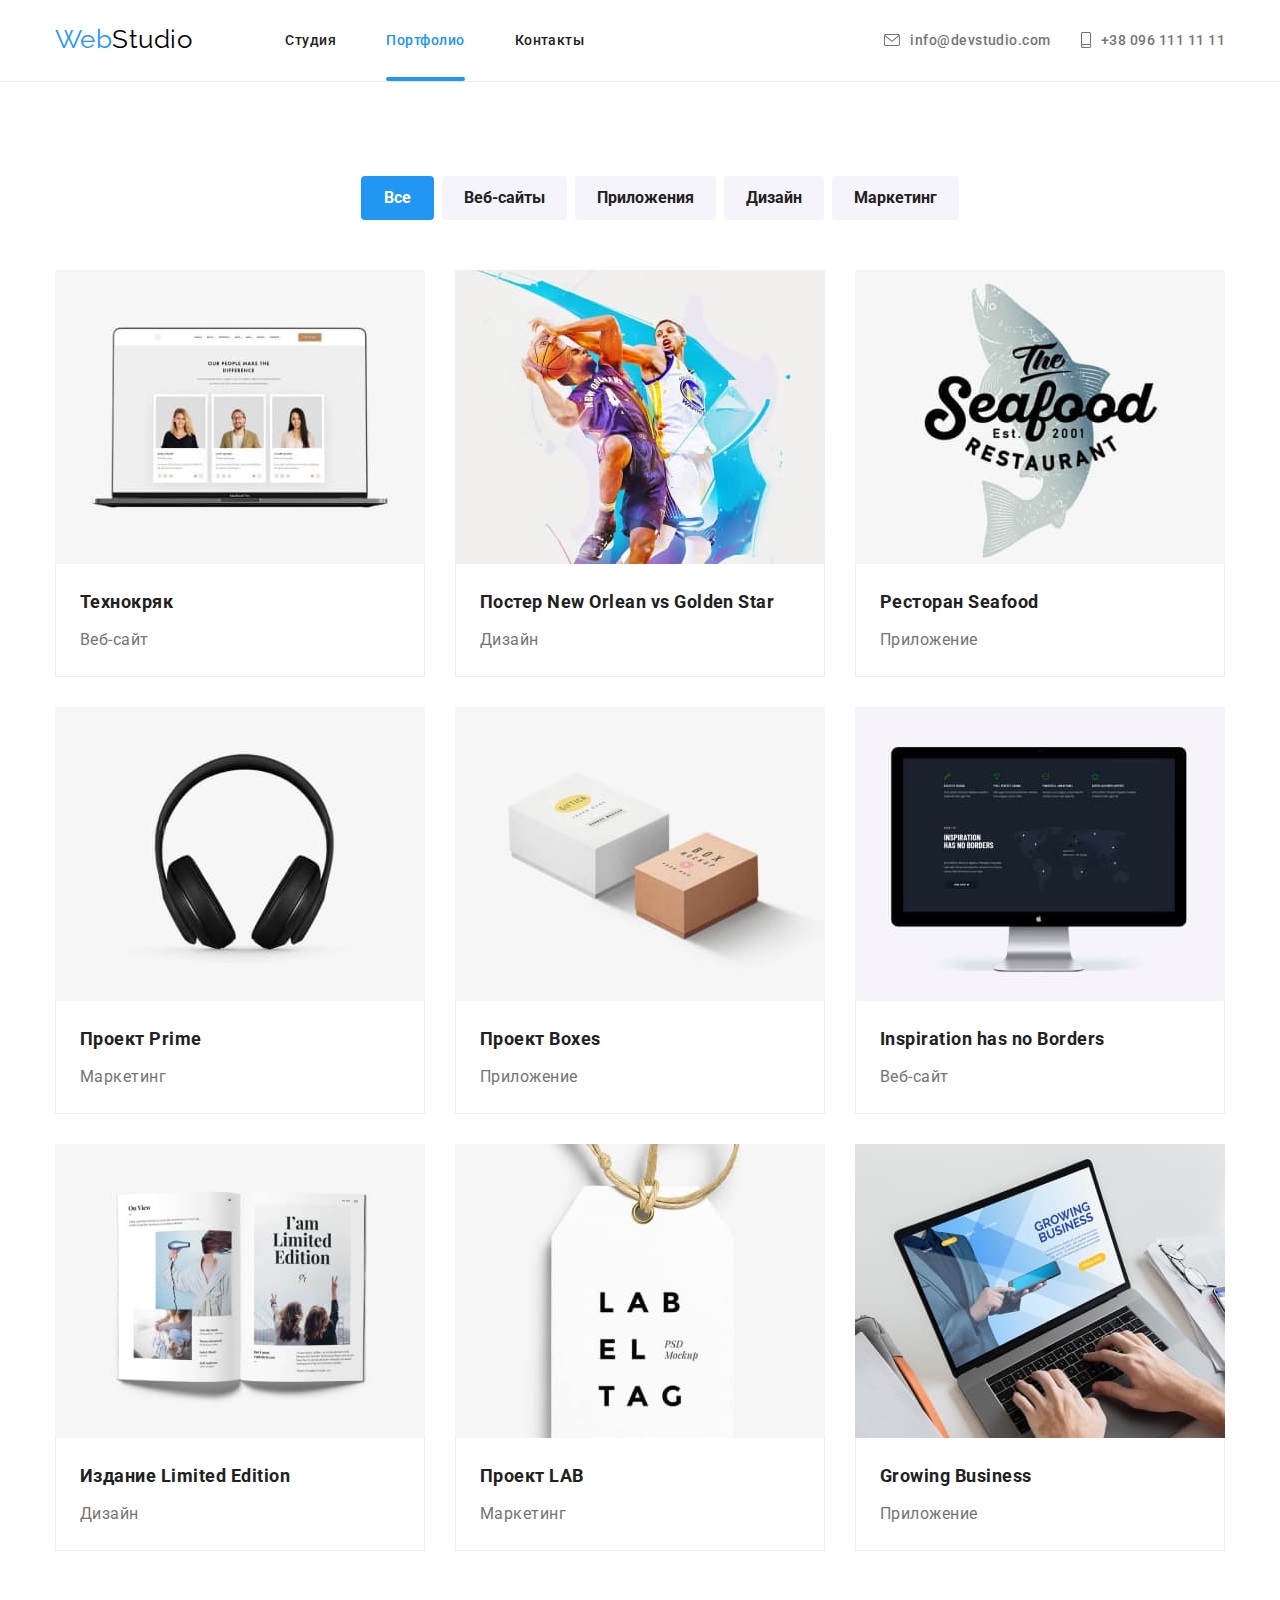
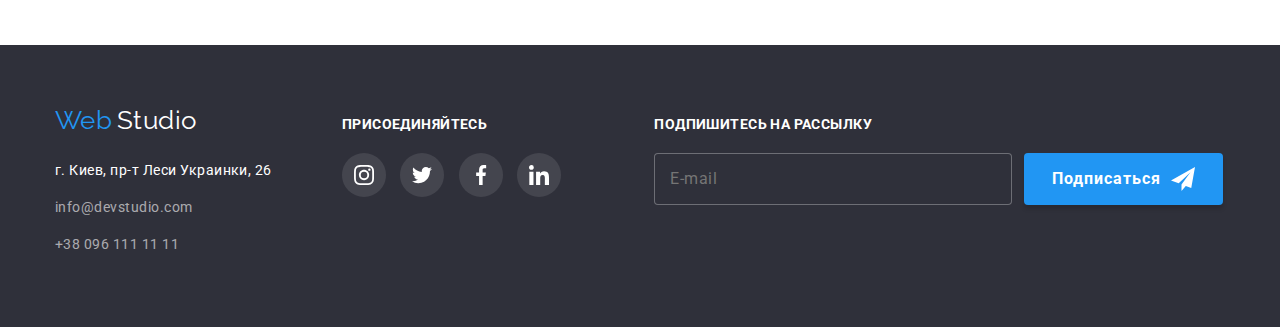
==== commit b32b3d5b: "ДЗ 8" ====
--- a/portfolio.html
+++ b/portfolio.html
@@ -197,7 +197,138 @@
                                 
                             </div>
                             <div class="project__box">
-                                <h2 class="project__title">Технокряк</h2>
+                                <h2 class="project__title">Постер New Orlean vs Golden Star</h2>
+                                <p class="project__subtitle">Дизайн</p>
+                            </div>
+                        </a>
+                    </li>
+                    <li class="project__item">
+                        <a class="project__card" href="">
+                            <div class="project__thumb">
+                                <div class="project__overlay">
+                                    <p class="project__text">
+                                        Технокряк это современная площадка распространения коронавируса.
+                                        Компании используют эту платформу для цифрового
+                                        шпионажа и атак на защищённые сервера конкурентов.
+                                    </p>
+                                </div>
+                                <picture>
+                                    <source
+                                        srcset="./images/portfolio/desktop/portfoliolink3desktop.jpg 1x, ./images/portfolio/desktop/portfoliolink3desktop@2x.jpg 2x"
+                                        media="(min-width: 1200px)"
+                                    >
+                                    <source
+                                        srcset="./images/portfolio/tablet/portfoliolink3tablet.jpg 1x, ./images/portfolio/tablet/portfoliolink3tablet@2x.jpg 2x"
+                                        media="(min-width: 768px)"
+                                    >
+                                    <source
+                                        srcset="./images/portfolio/mobile/portfoliolink3mobile.jpg 1x, ./images/portfolio/mobile/portfoliolink3mobile@2x.jpg 2x"
+                                        media="(max-width: 767.98px)"
+                                    >
+                                    <img class="project__img" src="./images/portfolio/desktop/portfoliolink3desktop.jpg" alt="Веб-сайты">    
+                                </picture>
+                                
+                            </div>
+                            <div class="project__box">
+                                <h2 class="project__title">Ресторан Seafood</h2>
+                                <p class="project__subtitle">Приложение</p>
+                            </div>
+                        </a>
+                    </li>
+                    <li class="project__item">
+                        <a class="project__card" href="">
+                            <div class="project__thumb">
+                                <div class="project__overlay">
+                                    <p class="project__text">
+                                        Технокряк это современная площадка распространения коронавируса.
+                                        Компании используют эту платформу для цифрового
+                                        шпионажа и атак на защищённые сервера конкурентов.
+                                    </p>
+                                </div>
+                                <picture>
+                                    <source
+                                        srcset="./images/portfolio/desktop/portfoliolink4desktop.jpg 1x, ./images/portfolio/desktop/portfoliolink4desktop@2x.jpg 2x"
+                                        media="(min-width: 1200px)"
+                                    >
+                                    <source
+                                        srcset="./images/portfolio/tablet/portfoliolink4tablet.jpg 1x, ./images/portfolio/tablet/portfoliolink4tablet@2x.jpg 2x"
+                                        media="(min-width: 768px)"
+                                    >
+                                    <source
+                                        srcset="./images/portfolio/mobile/portfoliolink4mobile.jpg 1x, ./images/portfolio/mobile/portfoliolink4mobile@2x.jpg 2x"
+                                        media="(max-width: 767.98px)"
+                                    >
+                                    <img class="project__img" src="./images/portfolio/desktop/portfoliolink4desktop.jpg" alt="Веб-сайты">    
+                                </picture>
+                                
+                            </div>
+                            <div class="project__box">
+                                <h2 class="project__title">Проект Prime</h2>
+                                <p class="project__subtitle">Маркетинг</p>
+                            </div>
+                        </a>
+                    </li>
+                    <li class="project__item">
+                        <a class="project__card" href="">
+                            <div class="project__thumb">
+                                <div class="project__overlay">
+                                    <p class="project__text">
+                                        Технокряк это современная площадка распространения коронавируса.
+                                        Компании используют эту платформу для цифрового
+                                        шпионажа и атак на защищённые сервера конкурентов.
+                                    </p>
+                                </div>
+                                <picture>
+                                    <source
+                                        srcset="./images/portfolio/desktop/portfoliolink5desktop.jpg 1x, ./images/portfolio/desktop/portfoliolink5desktop@2x.jpg 2x"
+                                        media="(min-width: 1200px)"
+                                    >
+                                    <source
+                                        srcset="./images/portfolio/tablet/portfoliolink5tablet.jpg 1x, ./images/portfolio/tablet/portfoliolink5tablet@2x.jpg 2x"
+                                        media="(min-width: 768px)"
+                                    >
+                                    <source
+                                        srcset="./images/portfolio/mobile/portfoliolink5mobile.jpg 1x, ./images/portfolio/mobile/portfoliolink5mobile@2x.jpg 2x"
+                                        media="(max-width: 767.98px)"
+                                    >
+                                    <img class="project__img" src="./images/portfolio/desktop/portfoliolink5desktop.jpg" alt="Веб-сайты" Width="370" Height="294">
+                                </picture>
+                            </div>
+                            <div class="project__box">
+                                <h2 class="project__title">Проект Boxes</h2>
+                                <p class="project__subtitle">Приложение</p>
+                            </div>
+                        </a>
+                    </li>
+                    <li class="project__item">
+                        <a class="project__card" href="">
+                            <div class="project__thumb">
+                                <div class="project__overlay">
+                                    <p class="project__text">
+                                        Технокряк это современная площадка распространения коронавируса.
+                                        Компании используют эту платформу для цифрового
+                                        шпионажа и атак на защищённые сервера конкурентов.
+                                    </p>
+                                </div>
+                                <picture>
+                                    <source
+                                        srcset="./images/portfolio/desktop/portfoliolink6desktop.jpg 1x, ./images/portfolio/desktop/portfoliolink6desktop@2x.jpg 2x"
+                                        media="(min-width: 1200px)"
+                                    >
+                                    <source
+                                        srcset="./images/portfolio/tablet/portfoliolink6tablet.jpg 1x, ./images/portfolio/tablet/portfoliolink6tablet@2x.jpg 2x"
+                                        media="(min-width: 768px)"
+                                    >
+                                    <source
+                                        srcset="./images/portfolio/mobile/portfoliolink6mobile.jpg 1x, ./images/portfolio/mobile/portfoliolink6mobile@2x.jpg 2x"
+                                        media="(max-width: 767.98px)"
+                                    >
+                                    <img class="project__img" src="./images/portfolio/desktop/portfoliolink6desktop.jpg" alt="Веб-сайты">
+                                </picture>
+                                
+                            </div>
+                            <div class="project__box">
+                                <h2 class="project__title">Inspiration has no Borders</h2>
                                 <p class="project__subtitle">Веб-сайт</p>
                             </div>
                         </a>
@@ -214,137 +345,6 @@
                                 </div>
                                 <picture>
                                     <source
-                                        srcset="./images/portfolio/desktop/portfoliolink3desktop.jpg 1x, ./images/portfolio/desktop/portfoliolink3desktop@2x.jpg 2x"
-                                        media="(min-width: 1200px)"
-                                    >
-                                    <source
-                                        srcset="./images/portfolio/tablet/portfoliolink3tablet.jpg 1x, ./images/portfolio/tablet/portfoliolink3tablet@2x.jpg 2x"
-                                        media="(min-width: 768px)"
-                                    >
-                                    <source
-                                        srcset="./images/portfolio/mobile/portfoliolink3mobile.jpg 1x, ./images/portfolio/mobile/portfoliolink3mobile@2x.jpg 2x"
-                                        media="(max-width: 767.98px)"
-                                    >
-                                    <img class="project__img" src="./images/portfolio/desktop/portfoliolink3desktop.jpg" alt="Веб-сайты">    
-                                </picture>
-                                
-                            </div>
-                            <div class="project__box">
-                                <h2 class="project__title">Технокряк</h2>
-                                <p class="project__subtitle">Веб-сайт</p>
-                            </div>
-                        </a>
-                    </li>
-                    <li class="project__item">
-                        <a class="project__card" href="">
-                            <div class="project__thumb">
-                                <div class="project__overlay">
-                                    <p class="project__text">
-                                        Технокряк это современная площадка распространения коронавируса.
-                                        Компании используют эту платформу для цифрового
-                                        шпионажа и атак на защищённые сервера конкурентов.
-                                    </p>
-                                </div>
-                                <picture>
-                                    <source
-                                        srcset="./images/portfolio/desktop/portfoliolink4desktop.jpg 1x, ./images/portfolio/desktop/portfoliolink4desktop@2x.jpg 2x"
-                                        media="(min-width: 1200px)"
-                                    >
-                                    <source
-                                        srcset="./images/portfolio/tablet/portfoliolink4tablet.jpg 1x, ./images/portfolio/tablet/portfoliolink4tablet@2x.jpg 2x"
-                                        media="(min-width: 768px)"
-                                    >
-                                    <source
-                                        srcset="./images/portfolio/mobile/portfoliolink4mobile.jpg 1x, ./images/portfolio/mobile/portfoliolink4mobile@2x.jpg 2x"
-                                        media="(max-width: 767.98px)"
-                                    >
-                                    <img class="project__img" src="./images/portfolio/desktop/portfoliolink4desktop.jpg" alt="Веб-сайты">    
-                                </picture>
-                                
-                            </div>
-                            <div class="project__box">
-                                <h2 class="project__title">Технокряк</h2>
-                                <p class="project__subtitle">Веб-сайт</p>
-                            </div>
-                        </a>
-                    </li>
-                    <li class="project__item">
-                        <a class="project__card" href="">
-                            <div class="project__thumb">
-                                <div class="project__overlay">
-                                    <p class="project__text">
-                                        Технокряк это современная площадка распространения коронавируса.
-                                        Компании используют эту платформу для цифрового
-                                        шпионажа и атак на защищённые сервера конкурентов.
-                                    </p>
-                                </div>
-                                <picture>
-                                    <source
-                                        srcset="./images/portfolio/desktop/portfoliolink5desktop.jpg 1x, ./images/portfolio/desktop/portfoliolink5desktop@2x.jpg 2x"
-                                        media="(min-width: 1200px)"
-                                    >
-                                    <source
-                                        srcset="./images/portfolio/tablet/portfoliolink5tablet.jpg 1x, ./images/portfolio/tablet/portfoliolink5tablet@2x.jpg 2x"
-                                        media="(min-width: 768px)"
-                                    >
-                                    <source
-                                        srcset="./images/portfolio/mobile/portfoliolink5mobile.jpg 1x, ./images/portfolio/mobile/portfoliolink5mobile@2x.jpg 2x"
-                                        media="(max-width: 767.98px)"
-                                    >
-                                    <img class="project__img" src="./images/portfolio/desktop/portfoliolink5desktop.jpg" alt="Веб-сайты" Width="370" Height="294">
-                                </picture>
-                            </div>
-                            <div class="project__box">
-                                <h2 class="project__title">Технокряк</h2>
-                                <p class="project__subtitle">Веб-сайт</p>
-                            </div>
-                        </a>
-                    </li>
-                    <li class="project__item">
-                        <a class="project__card" href="">
-                            <div class="project__thumb">
-                                <div class="project__overlay">
-                                    <p class="project__text">
-                                        Технокряк это современная площадка распространения коронавируса.
-                                        Компании используют эту платформу для цифрового
-                                        шпионажа и атак на защищённые сервера конкурентов.
-                                    </p>
-                                </div>
-                                <picture>
-                                    <source
-                                        srcset="./images/portfolio/desktop/portfoliolink6desktop.jpg 1x, ./images/portfolio/desktop/portfoliolink6desktop@2x.jpg 2x"
-                                        media="(min-width: 1200px)"
-                                    >
-                                    <source
-                                        srcset="./images/portfolio/tablet/portfoliolink6tablet.jpg 1x, ./images/portfolio/tablet/portfoliolink6tablet@2x.jpg 2x"
-                                        media="(min-width: 768px)"
-                                    >
-                                    <source
-                                        srcset="./images/portfolio/mobile/portfoliolink6mobile.jpg 1x, ./images/portfolio/mobile/portfoliolink6mobile@2x.jpg 2x"
-                                        media="(max-width: 767.98px)"
-                                    >
-                                    <img class="project__img" src="./images/portfolio/desktop/portfoliolink6desktop.jpg" alt="Веб-сайты">
-                                </picture>
-                                
-                            </div>
-                            <div class="project__box">
-                                <h2 class="project__title">Технокряк</h2>
-                                <p class="project__subtitle">Веб-сайт</p>
-                            </div>
-                        </a>
-                    </li>
-                    <li class="project__item">
-                        <a class="project__card" href="">
-                            <div class="project__thumb">
-                                <div class="project__overlay">
-                                    <p class="project__text">
-                                        Технокряк это современная площадка распространения коронавируса.
-                                        Компании используют эту платформу для цифрового
-                                        шпионажа и атак на защищённые сервера конкурентов.
-                                    </p>
-                                </div>
-                                <picture>
-                                    <source
                                         srcset="./images/portfolio/desktop/portfoliolink7desktop.jpg 1x, ./images/portfolio/desktop/portfoliolink7desktop@2x.jpg 2x"
                                         media="(min-width: 1200px)"
                                     >
@@ -361,8 +361,8 @@
                                 
                             </div>
                             <div class="project__box">
-                                <h2 class="project__title">Технокряк</h2>
-                                <p class="project__subtitle">Веб-сайт</p>
+                                <h2 class="project__title">Издание Limited Edition</h2>
+                                <p class="project__subtitle">Дизайн</p>
                             </div>
                         </a>
                     </li>
@@ -394,8 +394,8 @@
                                 
                             </div>
                             <div class="project__box">
-                                <h2 class="project__title">Технокряк</h2>
-                                <p class="project__subtitle">Веб-сайт</p>
+                                <h2 class="project__title">Проект LAB</h2>
+                                <p class="project__subtitle">Маркетинг</p>
                             </div>
                         </a>
                     </li>
@@ -427,8 +427,8 @@
                                 
                             </div>
                             <div class="project__box">
-                                <h2 class="project__title">Технокряк</h2>
-                                <p class="project__subtitle">Веб-сайт</p>
+                                <h2 class="project__title">Growing Business</h2>
+                                <p class="project__subtitle">Приложение</p>
                             </div>
                         </a>
                     </li>
--- a/css/styles.min.css
+++ b/css/styles.min.css
@@ -1,2 +1,2 @@
-:root{--dominant-tex-color: #757575;--title-color: #212121;--accent-color: #2196f3;--background-color: #ffffff;--logo-color: #000000;--color-white: #ffffff;--background-hero-color: #2f303a;--button-active-color: #188ce8;--box-backgroun-color: #f5f4fa;--contact-footer-color: rgba(255, 255, 255, 0.6);--contact-header-color: #757575;--background-footer-color: #2f303a;--color-client: #afb1b8}.visually-hidden{position:absolute !important;clip:rect(1px 1px 1px 1px);clip:rect(1px, 1px, 1px, 1px);padding:0 !important;border:0 !important;height:1px !important;width:1px !important;overflow:hidden}body{background-color:var(--background-color);font-family:Roboto, sans-serif;font-style:normal;font-weight:normal;color:var(--dominant-tex-color);line-height:1.2;letter-spacing:0.03em}a{text-decoration:none}li{list-style-type:none}h1,h2,h3,h4,h5,h6,p{margin:0}img{display:block;max-width:100%;height:auto}.container{margin-left:auto;margin-right:auto;width:100%;padding-left:15px;padding-right:15px}@media screen and (min-width: 480px){.container{max-width:480px}}@media screen and (min-width: 768px){.container{max-width:748px}}@media screen and (min-width: 1200px){.container{max-width:1200px}}.section{padding-top:94px;padding-bottom:94px}@media screen and (max-width: 1199.98px){.section{padding:60px 0 60px 0}}.backdrop{position:fixed;top:0;left:0;width:100%;height:100%;background-color:rgba(0,0,0,0.2);transition-duration:250ms;transition-timing-function:cubic-bezier(0.4, 0, 0.2, 1);opacity:1;overflow-y:scroll;visibility:visible;z-index:99999}.backdrop.is-hidden{opacity:0;pointer-events:none}.modal{position:fixed;top:50%;left:50%;transform:translate(-50%, -50%);width:100%;height:100%;padding:40px;overflow-y:scroll;background-color:var(--color-white)}@media screen and (min-width: 480px){.modal{width:450px;height:609px;overflow-y:visible}}@media screen and (min-width: 1200px){.modal{width:528px;height:581px;overflow-y:visible}}.modal__btn{position:absolute;top:0;right:0;margin-top:8px;margin-right:8px;height:30px;width:30px;border:none;outline:none;cursor:pointer;border-radius:50%;background-color:var(--color-white);border:1px solid rgba(0,0,0,0.1);transition-duration:250ms;transition-timing-function:cubic-bezier(0.4, 0, 0.2, 1)}.modal__icon{height:11px;width:11px}.modal__btn:hover,.modal__btn:focus{fill:var(--accent-color)}.modal__text{font-weight:700;font-size:20px;line-height:1.15;letter-spacing:0.03em;margin-bottom:12px;color:var(--title-color)}.modal__form{transition-duration:250ms;transition-timing-function:cubic-bezier(0.4, 0, 0.2, 1)}.modal__unit{flex-direction:column;margin-bottom:10px}.modal__label{font-size:12px;line-height:14px;letter-spacing:0.01em;color:var(--dominant-tex-color)}.modal__input{width:100%;height:40px;border:1px solid rgba(33,33,33,0.2);box-sizing:border-box;border-radius:4px;padding-left:42px;margin-top:4px;background:var(--color-white);cursor:pointer;outline:none;transition-property:border;transition-duration:250ms;transition-timing-function:cubic-bezier(0.4, 0, 0.2, 1)}.modal__input:focus,.modal__input:hover{border:1px solid var(--accent-color)}.modal__coment{width:100%;height:120px;margin-top:4px;padding-left:16px;padding-top:12px;padding-right:16px;padding-bottom:12px;border:1px solid rgba(33,33,33,0.2);box-sizing:border-box;border-radius:4px;background:var(--color-white);box-shadow:0px 1px 3px rgba(0,0,0,0.12),0px 1px 1px rgba(0,0,0,0.14),0px 2px 1px rgba(0,0,0,0.2);cursor:pointer;outline:none;resize:none}.modal__coment:focus,.modal__coment:hover{border:1px solid var(--accent-color)}.modal__block{position:relative}.modal__form-icon{position:absolute;left:12px;top:50%;transform:translateY(-50%);transition-property:fill;transition-duration:250ms;transition-timing-function:cubic-bezier(0.4, 0, 0.2, 1)}.modal__input:focus+.modal__form-icon{fill:var(--accent-color)}.modal__checkbox-icon{display:inline-block;width:16px;height:15px;border:2px solid black;border-radius:4px;margin-right:7px}.modal__checkbox:checked+.modal__checkbox-icon{background-color:var(--accent-color);background-image:url(../images/icon/icon-check.svg);background-size:contain;background-origin:border-box;border-color:var(--accent-color)}.modal__checkbox{position:absolute;width:1px;height:1px;margin:-1px;border:0;padding:0;clip:rect(0 0 0 0);overflow:hidden}.modal__policy{display:flex;align-items:center;font-size:12px;letter-spacing:0.03em;color:var(--contact-header-color);margin-top:20px;cursor:pointer}.modal__button{display:block;margin-right:auto;margin-left:auto;margin-top:30px;padding:10px 55px;font-size:16px;line-height:1.87;font-weight:700;letter-spacing:0.06em;background-color:var(--accent-color);color:var(--color-white);border:none;border-radius:4px;cursor:pointer;transition-property:background-color, color;transition-duration:250ms;transition-timing-function:cubic-bezier(0.4, 0, 0.2, 1)}.modal-button:hover,.modal-button:focus{background-color:var(--button-active-color)}.modal__link{margin-left:10px;line-height:1.71;letter-spacing:0.03em;text-decoration:underline;color:var(--accent-color);transition-property:color;transition-duration:250ms;transition-timing-function:cubic-bezier(0.4, 0, 0.2, 1)}.project__thumb::before{content:"";display:inline-block;position:absolute;top:0px;left:0px;width:100%;height:100%}.project__thumb{position:relative;overflow:hidden}.project__card:hover .project__thumb::before,.project__card:hover .project__overlay{transform:translateY(0)}.project__card:focus .project__thumb::before,.project__card:focus .project__overlay{transform:translateY(0)}.project__overlay{content:"";display:inline-block;position:absolute;top:0px;left:0px;width:100%;height:100%;background-color:rgba(33,150,243,0.9);font-family:Roboto;font-style:normal;font-weight:normal;font-size:18px;line-height:28px;letter-spacing:0.03em;color:var(--color-white);transition-property:transform, background-color;transform:translateY(101%);transition-duration:250ms;transition-timing-function:cubic-bezier(0.4, 0, 0.2, 1)}.project__text{position:absolute;top:0;left:0;width:100%;font-family:Roboto;font-size:18px;line-height:1.56;letter-spacing:0.03em;text-align:left;padding:63px 24px;color:var(--white-color)}.project__title{font-weight:bold;font-size:18px;line-height:2;color:var(--title-color);margin-bottom:4px}.project__subtitle{font-size:16px;line-height:2}.navigation__logo__web{color:var(--accent-color);font-family:Raleway, sans-serif;font-size:26px;line-height:1.2}.navigation__logo__studio{color:var(--logo-color);font-family:Raleway, sans-serif;font-size:26px;line-height:1.2}@media screen and (min-width: 768px){.navigation__logo{margin-right:88px;padding-top:24px;padding-bottom:25px;display:flex}}@media screen and (min-width: 1200px){.navigation__logo{margin-right:93px;padding-top:24px;padding-bottom:25px;display:flex}}.clients__link{display:flex;justify-content:center;align-items:center;height:90px;border:1px solid #afb1b8;border-radius:4px;fill:var(--color-client);transition-property:fill, border;transition-duration:250ms;transition-timing-function:cubic-bezier(0.4, 0, 0.2, 1)}.clients{margin:0px}@media screen and (max-width: 767.98px){.clients{margin-top:-30px;margin-left:-30px;padding:0px}}@media screen and (max-width: 1199.98px){.clients{display:flex;flex-wrap:wrap;padding:0px}}@media screen and (min-width: 1200px){.clients{display:flex;justify-content:center;padding:0px}}@media screen and (max-width: 767.98px){.clients__item{flex-basis:calc(100% / 2 - 30px);margin-left:30px;margin-top:30px}}@media screen and (min-width: 768px){.clients__item{flex-basis:calc(100% / 3 - 30px);margin-top:30px;margin-left:30px}}@media screen and (min-width: 1200px){.clients__item{margin:0px}}@media screen and (min-width: 1200px){.clients__item:not(:last-child){margin-right:30px}}.clients__link:focus,.clients__link:hover{border:1px solid var(--accent-color);fill:var(--accent-color)}.page-footer{background-color:var(--background-footer-color);padding-top:60px;padding-bottom:60px}@media screen and (min-width: 768px) and (max-width: 1199.98px){.footer{display:flex;justify-content:center;flex-wrap:wrap}}@media screen and (min-width: 1200px){.footer{display:flex;align-items:baseline}}@media screen and (max-width: 767.98px){.footer{text-align:center}}.footer__web{color:var(--accent-color);font-family:Raleway, sans-serif;font-size:26px;line-height:1.2}.footer__studio{color:var(--color-white);font-family:Raleway, sans-serif;font-size:26px;line-height:1.2}@media screen and (min-width: 768px) and (max-width: 1199.98px){.footer__list{margin-right:165px;margin-bottom:60px;text-align:center}}@media screen and (min-width: 1200px){.footer__list{margin-right:70px}}.footer__address{font-size:14px;line-height:2;color:var(--color-white);font-style:normal;padding-left:0px;margin-bottom:9px;transition-property:color;transition-duration:250ms;transition-timing-function:cubic-bezier(0.4, 0, 0.2, 1)}.footer__find{padding:0px;margin-top:20px;margin-bottom:0px}.footer__contact{font-size:14px;line-height:1.7;color:var(--contact-footer-color);font-style:normal;transition-property:color;transition-duration:250ms;transition-timing-function:cubic-bezier(0.4, 0, 0.2, 1)}.footer__address:hover,.footer__address:focus,.footer__contact:hover,.footer__contact:focus{color:var(--accent-color)}.footer__social-icons{padding:0%;margin:0px}.footer__social-title{font-family:Roboto;font-style:normal;font-weight:bold;font-size:14px;letter-spacing:0.03em;text-transform:uppercase;color:var(--background-color);margin-bottom:20px}@media screen and (min-width: 768px){.footer__social-title{margin-top:0px;text-align:center}}@media screen and (min-width: 1200px){.footer__social-title{display:flex}}.footer__social{margin-bottom:60px}@media screen and (min-width: 1200px){.footer__social{margin-right:93px}}.footer__icons{display:inline-block;justify-content:center;align-items:center}.footer__icons:not(:last-child){margin-right:10px}.footer__social-link{display:flex;justify-content:center;align-items:center;width:44px;height:44px;border-radius:50%;background-color:rgba(255,255,255,0.1);transition-property:background-color, fill;transition-duration:250ms;transition-timing-function:cubic-bezier(0.4, 0, 0.2, 1)}.footer__icon{fill:var(--background-color)}.footer__social-link:hover,.footer__social-link:focus{background-color:var(--accent-color)}@media screen and (min-width: 480px) and (max-width: 1199.98px){.footer__form{display:inline-block;text-align:center}}@media screen and (min-width: 1200px){.footer__form{display:flex}}.footer__form-input{border:1px solid rgba(255,255,255,0.3);color:rgba(255,255,255,0.6);background-color:var(--background-footer-color);border-radius:4px;padding:15px;line-height:1.25;letter-spacing:0.03em}@media screen and (min-width: 480px) and (max-width: 1199px){.footer__form-input{width:450px;height:50px}}@media screen and (min-width: 1200px){.footer__form-input{margin-right:12px;width:358px}}.footer__button{display:flex;align-items:center;text-align:center;letter-spacing:0.06em;color:var(--color-white);padding:10px 28px 10px 28px;font-weight:700;font-size:16px;line-height:30px;background-color:var(--accent-color);box-shadow:0px 4px 4px rgba(0,0,0,0.15);border-radius:4px;cursor:pointer;border:none;transition-property:background-color, color;transition-duration:250ms;transition-timing-function:cubic-bezier(0.4, 0, 0.2, 1)}@media screen and (max-width: 1199px){.footer__button{margin-top:20px;margin-left:auto;margin-right:auto}}.footer-button:hover,.footer-button:focus{background-color:var(--button-active-color)}.footer__form-icon{margin-left:10px;fill:var(--color-white)}.hero-content__button{display:inline-block;padding:10px 32px;color:var(--color-white);font-family:inherit;background-color:var(--accent-color);font-weight:bold;font-size:16px;line-height:2;cursor:pointer;border-radius:4px;border:none;transition-property:color, background-color;transition-duration:250ms;transition-timing-function:cubic-bezier(0.4, 0, 0.2, 1)}.button-hero:hover,.button-hero:focus{background-color:var(--button-active-color)}.hero{background-color:var(--background-hero-color);text-align:center;display:flex;align-items:center}.overlay{max-width:1600px;margin-left:auto;margin-right:auto;background-image:linear-gradient(to right, rgba(47,48,58,0.4), rgba(47,48,58,0.4)),url("../images/hero/hero.mobile.jpg");background-repeat:no-repeat;background-position:center;background-size:cover}@media screen and (min-width: 480px){.overlay{height:400px;padding-top:118px;padding-bottom:118px}}@media screen and (min-width: 768px){.overlay{height:400px;padding-top:118px;padding-bottom:118px}}@media screen and (min-width: 1200px){.overlay{height:600px;padding-top:200px;padding-bottom:200px}}@media (min-device-pixel-ratio: 2), (min-resolution: 192dpi), (min-resolution: 2dppx){.overlay{background-image:linear-gradient(to right, rgba(47,48,58,0.4), rgba(47,48,58,0.4)),url("../images/hero/hero.mobile@2x.jpg")}}@media screen and (min-width: 768px){.overlay{background-image:linear-gradient(to right, rgba(47,48,58,0.4), rgba(47,48,58,0.4)),url("../images/hero/hero.tablet.jpg")}}@media screen and (min-width: 768px) and (min-device-pixel-ratio: 2), screen and (min-width: 768px) and (min-resolution: 192dpi), screen and (min-width: 768px) and (min-resolution: 2dppx){.overlay{background-image:linear-gradient(to right, rgba(47,48,58,0.4), rgba(47,48,58,0.4)),url("../images/hero/hero.tablet@2x.jpg")}}@media screen and (min-width: 1200px){.overlay{background-image:linear-gradient(to right, rgba(47,48,58,0.4), rgba(47,48,58,0.4)),url("../images/hero/hero.desktop.jpg")}}@media screen and (min-width: 1200px) and (min-device-pixel-ratio: 2), screen and (min-width: 1200px) and (min-resolution: 192dpi), screen and (min-width: 1200px) and (min-resolution: 2dppx){.overlay{background-image:linear-gradient(to right, rgba(47,48,58,0.4), rgba(47,48,58,0.4)),url("../images/hero/hero.desktop@2x.jpg")}}.hero .container{display:flex;align-items:center;justify-content:center}@media screen and (min-width: 480px){.hero-content{max-width:360px}}@media screen and (min-width: 768px){.hero-content{max-width:360px}}@media screen and (min-width: 1200px){.hero-content{max-width:696px}}.hero-content__title{margin-top:0;margin-bottom:30px;color:var(--color-white);font-weight:900;line-height:1.4;letter-spacing:0.06em;text-transform:uppercase}@media screen and (max-width: 767.98px){.hero-content__title{font-size:26px;line-height:42px}}@media screen and (min-width: 768px){.hero-content__title{font-size:26px;line-height:42px}}@media screen and (min-width: 1200px){.hero-content__title{font-size:44px;line-height:60px}}.title{font-weight:bold;line-height:1.2;color:var(--title-color);text-align:center;margin-top:0px}@media screen and (max-width: 767.98px){.title{font-size:28px;line-height:33px}}@media screen and (min-width: 768px){.title{font-size:28px;line-height:33px}}@media screen and (max-width: 1199.98px){.title{margin-bottom:30px}}@media screen and (min-width: 1200px){.title{font-size:36px;line-height:42px;margin-bottom:50px}}.site-nav__link{position:relative;display:block;color:var(--title-color);font-weight:500;font-size:14px;line-height:1.2;padding-top:32px;padding-bottom:32px;transition-property:color;transition-duration:250ms;transition-timing-function:cubic-bezier(0.4, 0, 0.2, 1)}.site-nav__link.curent{color:var(--accent-color)}.link.curent::after{content:"";position:absolute;left:0;bottom:0px;display:inline-block;width:100%;height:4px;background-color:var(--accent-color);border-radius:2px}.item:hover,.item:focus,.link:hover,.link:focus{color:var(--accent-color)}.item{color:var(--contact-header-color);font-weight:500;font-size:14px;line-height:1.2;margin:0;padding-top:32px;padding-bottom:32px}.page-header{border-bottom:1px solid #ececec}@media screen and (max-width: 767.98px){.page-header .container{padding:15px;margin:0px}}@media screen and (min-width: 768px){.page-header .container{display:flex;justify-content:space-between}}@media screen and (min-width: 1200px){.page-header .container{display:flex}}@media screen and (min-width: 768px){.navigation{display:flex;justify-content:space-between}}@media screen and (min-width: 1200px){.navigation{display:flex;align-items:center;margin-right:auto}}@media screen and (max-width: 767.98px){.site{display:none}}@media screen and (min-width: 768px){.site{display:flex;padding-left:0px;margin:0px}}@media screen and (max-width: 767.98px){.site-contact{display:none}}@media screen and (min-width: 768px){.site-contact{padding-top:21px;padding-bottom:21px;margin:0px}}@media screen and (min-width: 1200px){.site-contact{display:flex;padding-left:0px;margin:0px}}@media screen and (min-width: 768px){.site__link:not(:last-child){margin-right:50px}}@media screen and (min-width: 1200px){.site__link:not(:last-child){margin-right:50px}}@media screen and (min-width: 768px){.com-nav{display:flex;padding-left:0px;justify-content:flex;margin-top:32px;margin-bottom:32px}}.site-item:not(:last-child){margin-right:50px}@media screen and (min-width: 768px){.site__link-contact:not(:last-child){margin-bottom:10px}}@media screen and (min-width: 1200px){.site__link-contact:not(:last-child){margin-right:30px;margin-bottom:0px}}.site__link-contact:focus{color:#2196f3}.contact-list{display:flex;margin-left:auto}.site__contact{font-family:inherit;font-weight:500;color:var(--secondary-text-color);text-decoration:none;cursor:pointer;transition-property:fill, color;transition-duration:250ms;transition-timing-function:cubic-bezier(0.4, 0, 0.2, 1)}@media screen and (min-width: 768px){.site__contact{display:flex;align-items:center;font-size:12px;line-height:14px}}@media screen and (min-width: 1200px){.site__contact{display:flex;justify-content:center;align-items:center;padding-top:32px;padding-bottom:32px;font-size:14px;line-height:16px}}.site__icon{margin-right:10px;fill:currentColor}.site__link:hover,.site__link:focus{color:var(--button-active-color)}.filter{display:flex;justify-content:center;margin:0px}@media screen and (max-width: 767.98px){.filter{margin-bottom:40px}}@media screen and (max-width: 1199.98px){.filter{margin-bottom:30px}}@media screen and (min-width: 1199.98px){.filter{margin-bottom:50px}}@media screen and (max-width: 767.98px){.filter{flex-wrap:wrap;justify-content:flex-start;padding:0px}}.filter__item{height:44px;list-style:none;border:none}.filter__item:not(:last-child){margin-right:8px}@media screen and (max-width: 767.98px){.filter__item:not(:last-child){margin-bottom:21px}}.filter__item .filter__button.curent{background-color:var(--accent-color);color:var(--color-white)}.filter__button{display:inline-block;padding:6px 22px;min-width:73px;border-radius:4px;color:var(--title-color);font-family:inherit;background-color:var(--box-backgroun-color);font-weight:bold;font-size:16px;line-height:2;cursor:pointer;text-align:center;border:none;transition-property:background-color, color, box-shadow;transition-duration:250ms;transition-timing-function:cubic-bezier(0.4, 0, 0.2, 1)}.filter__button:hover,.filter__button:focus{color:var(--color-white);background-color:var(--accent-color);box-shadow:0px 3px 1px rgba(0,0,0,0.1),0px 1px 2px rgba(0,0,0,0.08),0px 2px 2px rgba(0,0,0,0.12)}.project{display:flex;flex-wrap:wrap;padding:0px;margin:0px;margin-left:-30px;margin-top:-30px}.project__item{margin-left:30px;margin-top:30px}@media screen and (max-width: 767.98px){.project__item{width:100%;max-width:450px}}@media screen and (min-width: 768px) and (max-width: 1199.98px){.project__item{flex-basis:calc(100% / 2 - 30px);max-width:354px;height:440px}}.project__card{color:var(--contact-header-color);display:block;text-decoration:none}.project__card:hover,.project__card:focus{box-shadow:0px 1px 1px rgba(0,0,0,0.12),0px 4px 4px rgba(0,0,0,0.06),1px 4px 6px rgba(0,0,0,0.16)}.project__box{border-bottom:1px solid #eeeeee;border-right:1px solid #eeeeee;border-left:1px solid #eeeeee;padding-top:20px;padding-right:24px;padding-bottom:20px;padding-left:24px}.value{padding:0px;margin:0px}@media screen and (min-width: 768px){.value{display:flex;flex-wrap:wrap;margin-right:-30px;margin-bottom:-30px}}@media screen and (min-width: 1200px){.value{display:flex}}@media screen and (min-width: 768px){.value__item{width:calc((100% - 2 * 30px) / 2);margin-right:30px;margin-bottom:30px}}@media screen and (min-width: 1200px){.value__item{flex-basis:calc(100% / 4 - 30px)}}@media screen and (min-width: 1200px){.value__item:not(:last-child){margin-right:30px}}.value__title{display:flex;height:120px;background:#f5f4fa;border-radius:4px;margin-bottom:30px;justify-content:center;align-items:center;background-color:var(--box-backgroun-color)}.value__subtitle{font-weight:bold;font-size:14px;line-height:1.1;color:var(--title-color);text-transform:uppercase;margin-bottom:10px}@media screen and (max-width: 767.98px){.value__subtitle{text-align:center}}.value__text{font-size:14px;line-height:1.7}@media screen and (max-width: 767.98px){.value__text{margin-bottom:30px}}.section-title{padding-top:0px}@media screen and (max-width: 1199px){.section-title{display:none}}.work{padding:0px;margin:0px}.work__item{position:relative;flex-basis:calc((100% - 3 * 30px) / 3);margin-left:30px;margin-top:50px}.work__title{position:absolute;width:100%;height:25%;top:75%;background-color:rgba(47,48,58,0.8);opacity:0.8;display:flex;align-items:center;justify-content:center}.work__text{font-weight:700;font-size:14px;line-height:16px;letter-spacing:0.03em;text-transform:uppercase;color:var(--color-white)}.grid{display:flex;flex-wrap:wrap;margin-left:-30px;margin-top:-50px}.team{padding:0px;margin:0px}@media screen and (min-width: 768px){.team{display:flex;flex-wrap:wrap;justify-content:center;margin-right:-30px;margin-bottom:-30px}}@media screen and (min-width: 1200px){.team{display:flex;flex-wrap:wrap;justify-content:center;margin-right:0px}}@media screen and (min-width: 768px) and (max-width: 1199.98px){.team__list{flex-basis:calc((100% - 3 * 30px) / 2);margin-right:30px;margin-bottom:30px}}@media screen and (max-width: 767.98px){.team__list:not(:last-child){margin-bottom:30px}}@media screen and (min-width: 1200px){.team__list:not(:last-child){margin-right:30px}}.team__signature{padding-top:30px;padding-left:24px;padding-bottom:30px;padding-right:24px;text-align:center;background:var(--color-white);box-shadow:0px 1px 3px rgba(0,0,0,0.12),0px 1px 1px rgba(0,0,0,0.14),0px 2px 1px rgba(0,0,0,0.2);border-radius:0px 0px 4px 4px}.team__title{font-weight:500;font-size:16px;line-height:1.2;color:var(--title-color)}.team__responsibilities{font-size:16px;line-height:1.2;margin-top:10px}.box{background-color:var(--box-backgroun-color)}.box .section{padding-top:94px;padding-bottom:94px}@media screen and (max-width: 1199.98px){.box .section{padding:60px 0 60px 0}}.team__social{display:flex;padding-left:0px;justify-content:center;align-items:center;margin-top:16px}.team__icon{display:flex;height:44px;width:44px;justify-content:center;align-items:center;border-radius:50%;fill:var(--color-client);transition-property:background-color, fill;transition-duration:250ms;transition-timing-function:cubic-bezier(0.4, 0, 0.2, 1)}.team__icon:not(first-child){margin-right:10px}.team__icon:hover,.team__icon:focus{background-color:var(--accent-color);fill:var(--background-color)}@media screen and (max-width: 767.98px){.menu__button{position:absolute;right:15px;top:10px;z-index:106}}@media screen and (min-width: 768px){.menu__button{display:none}}@media screen and (max-width: 767.98px){.menu__btn{top:0px;background-color:rgba(255,255,255,0.02);border:none;transition-duration:250ms;transition-timing-function:cubic-bezier(0.4, 0, 0.2, 1);fill:#212121}}@media screen and (max-width: 767.98px){.menu__btn:focus,.menu__btn:hover{fill:#2196f3;transition-duration:250ms}}@media screen and (max-width: 767.98px){.icon-close{display:none}}.is-open .icon-close{display:block}.is-open .icon-open{display:none}@media screen and (max-width: 767.98px){.mobile-menu{position:fixed;left:0;top:100%;width:100vw;height:100vh;padding:28px 63px 28px 20px;background-color:#fff;box-shadow:0px 4px 8px rgba(0,0,0,0.04),0px 2px 4px rgba(0,0,0,0.08),0px 1px 3px rgba(0,0,0,0.16);transition-duration:250ms;transition-timing-function:cubic-bezier(0.55, 0.055, 0.675, 0.19);z-index:105;display:flex;flex-direction:column;justify-content:space-between;overflow-y:scroll}}@media screen and (max-width: 767.98px){.mobile-menu.is-open{top:0%}}@media screen and (max-width: 767.98px){.mobile-menu.is-open{top:0%}}@media screen and (min-width: 768px){.mobile-menu{display:none}}@media screen and (min-width: 1200px){.mobile-menu{display:none}}@media screen and (max-width: 767.98px){.mobile-menu__item:not(:last-child){margin-bottom:32px}}@media screen and (max-width: 767.98px){.mobile-menu__item .current{color:#2196f3}}@media screen and (max-width: 479.98px){.mobile-menu__link{font-weight:500;font-size:20px;line-height:1.18;letter-spacing:0.02em;color:#212121}}@media screen and (min-width: 480px) and (max-width: 767.98px){.mobile-menu__link{font-weight:500;font-size:40px;line-height:1.18;letter-spacing:0.02em;color:#212121}}@media screen and (max-width: 767.98px){.mobile-social{left:auto;bottom:0}}@media screen and (max-width: 767.98px){.connection-menu{margin-bottom:64px}}@media screen and (max-width: 767.98px){.connection-menu__item:not(:last-child){margin-bottom:32px}}@media screen and (max-width: 479.98px){.connection-menu__tel{font-weight:500;font-size:20px;line-height:1.18;color:#2196f3}}@media screen and (min-width: 480px) and (max-width: 767.98px){.connection-menu__tel{font-weight:500;font-size:34px;line-height:1.18;color:#2196f3}}@media screen and (max-width: 479px){.connection-menu__mail{font-weight:500;font-size:14px;line-height:1.17x;color:#757575}}@media screen and (max-width: 767.98px){.connection-menu__mail{font-weight:500;font-size:24px;line-height:1.17x;color:#757575}}@media screen and (max-width: 767.98px){.social-menu{display:flex;padding-bottom:40px;flex-wrap:wrap}}@media screen and (max-width: 767px){.social-menu__item:not(:last-child){padding-right:10px;border-right:1px solid rgba(33,33,33,0.2);margin-right:10px}}@media screen and (max-width: 479px){.social-menu__link{font-weight:500;font-size:18px;line-height:1.22;color:#2196f3}}@media screen and (min-width: 480px){.social-menu__link{font-weight:500;font-size:18px;line-height:1.22;color:#2196f3}}
+:root{--dominant-tex-color: #757575;--title-color: #212121;--accent-color: #2196f3;--background-color: #ffffff;--logo-color: #000000;--color-white: #ffffff;--background-hero-color: #2f303a;--button-active-color: #188ce8;--box-backgroun-color: #f5f4fa;--contact-footer-color: rgba(255, 255, 255, 0.6);--contact-header-color: #757575;--background-footer-color: #2f303a;--color-client: #afb1b8}.visually-hidden{position:absolute !important;clip:rect(1px 1px 1px 1px);clip:rect(1px, 1px, 1px, 1px);padding:0 !important;border:0 !important;height:1px !important;width:1px !important;overflow:hidden}body{background-color:var(--background-color);font-family:Roboto, sans-serif;font-style:normal;font-weight:normal;color:var(--dominant-tex-color);line-height:1.2;letter-spacing:0.03em}a{text-decoration:none}li{list-style-type:none}h1,h2,h3,h4,h5,h6,p{margin:0}img{display:block;max-width:100%;height:auto}.container{margin-left:auto;margin-right:auto;width:100%;padding-left:15px;padding-right:15px}@media screen and (min-width: 480px){.container{max-width:480px}}@media screen and (min-width: 768px){.container{max-width:748px}}@media screen and (min-width: 1200px){.container{max-width:1200px}}.section{padding-top:94px;padding-bottom:94px}@media screen and (max-width: 1199.98px){.section{padding:60px 0 60px 0}}.backdrop{position:fixed;top:0;left:0;width:100%;height:100%;background-color:rgba(0,0,0,0.2);transition-duration:250ms;transition-timing-function:cubic-bezier(0.4, 0, 0.2, 1);opacity:1;overflow-y:scroll;visibility:visible;z-index:99999}.backdrop.is-hidden{opacity:0;pointer-events:none}.modal{position:fixed;top:50%;left:50%;transform:translate(-50%, -50%);width:100%;height:100%;padding:40px;overflow-y:scroll;background-color:var(--color-white)}@media screen and (min-width: 480px){.modal{width:450px;height:609px;overflow-y:visible}}@media screen and (min-width: 1200px){.modal{width:528px;height:581px;overflow-y:visible}}.modal__btn{position:absolute;top:0;right:0;margin-top:8px;margin-right:8px;height:30px;width:30px;border:none;outline:none;cursor:pointer;border-radius:50%;background-color:var(--color-white);border:1px solid rgba(0,0,0,0.1);transition-duration:250ms;transition-timing-function:cubic-bezier(0.4, 0, 0.2, 1)}.modal__icon{height:11px;width:11px}.modal__btn:hover,.modal__btn:focus{fill:var(--accent-color)}.modal__text{font-weight:700;font-size:20px;line-height:1.15;letter-spacing:0.03em;margin-bottom:12px;color:var(--title-color)}.modal__form{transition-duration:250ms;transition-timing-function:cubic-bezier(0.4, 0, 0.2, 1)}.modal__unit{flex-direction:column;margin-bottom:10px}.modal__label{font-size:12px;line-height:14px;letter-spacing:0.01em;color:var(--dominant-tex-color)}.modal__input{width:100%;height:40px;border:1px solid rgba(33,33,33,0.2);box-sizing:border-box;border-radius:4px;padding-left:42px;margin-top:4px;background:var(--color-white);cursor:pointer;outline:none;transition-property:border;transition-duration:250ms;transition-timing-function:cubic-bezier(0.4, 0, 0.2, 1)}.modal__input:focus,.modal__input:hover{border:1px solid var(--accent-color)}.modal__coment{width:100%;height:120px;margin-top:4px;padding-left:16px;padding-top:12px;padding-right:16px;padding-bottom:12px;border:1px solid rgba(33,33,33,0.2);box-sizing:border-box;border-radius:4px;background:var(--color-white);box-shadow:0px 1px 3px rgba(0,0,0,0.12),0px 1px 1px rgba(0,0,0,0.14),0px 2px 1px rgba(0,0,0,0.2);cursor:pointer;outline:none;resize:none}.modal__coment:focus,.modal__coment:hover{border:1px solid var(--accent-color)}.modal__block{position:relative}.modal__form-icon{position:absolute;left:12px;top:50%;transform:translateY(-50%);transition-property:fill;transition-duration:250ms;transition-timing-function:cubic-bezier(0.4, 0, 0.2, 1)}.modal__input:focus+.modal__form-icon{fill:var(--accent-color)}.modal__checkbox-icon{display:inline-block;width:16px;height:15px;border:2px solid black;border-radius:4px;margin-right:7px}.modal__checkbox:checked+.modal__checkbox-icon{background-color:var(--accent-color);background-image:url(../images/icon/icon-check.svg);background-size:contain;background-origin:border-box;border-color:var(--accent-color)}.modal__checkbox{position:absolute;width:1px;height:1px;margin:-1px;border:0;padding:0;clip:rect(0 0 0 0);overflow:hidden}.modal__policy{display:flex;align-items:center;font-size:12px;letter-spacing:0.03em;color:var(--contact-header-color);margin-top:20px;cursor:pointer}.modal__button{display:block;margin-right:auto;margin-left:auto;margin-top:30px;padding:10px 55px;font-size:16px;line-height:1.87;font-weight:700;letter-spacing:0.06em;background-color:var(--accent-color);color:var(--color-white);border:none;border-radius:4px;cursor:pointer;transition-property:background-color, color;transition-duration:250ms;transition-timing-function:cubic-bezier(0.4, 0, 0.2, 1)}.modal-button:hover,.modal-button:focus{background-color:var(--button-active-color)}.modal__link{margin-left:10px;line-height:1.71;letter-spacing:0.03em;text-decoration:underline;color:var(--accent-color);transition-property:color;transition-duration:250ms;transition-timing-function:cubic-bezier(0.4, 0, 0.2, 1)}.project__thumb::before{content:"";display:inline-block;position:absolute;top:0px;left:0px;width:100%;height:100%}.project__thumb{position:relative;overflow:hidden}.project__card:hover .project__thumb::before,.project__card:hover .project__overlay{transform:translateY(0)}.project__card:focus .project__thumb::before,.project__card:focus .project__overlay{transform:translateY(0)}.project__overlay{content:"";display:inline-block;position:absolute;top:0px;left:0px;width:100%;height:100%;background-color:rgba(33,150,243,0.9);font-family:Roboto;font-style:normal;font-weight:normal;font-size:18px;line-height:28px;letter-spacing:0.03em;color:var(--color-white);transition-property:transform, background-color;transform:translateY(101%);transition-duration:250ms;transition-timing-function:cubic-bezier(0.4, 0, 0.2, 1)}.project__text{position:absolute;top:0;left:0;width:100%;font-family:Roboto;font-size:18px;line-height:1.56;letter-spacing:0.03em;text-align:left;padding:63px 24px;color:var(--white-color)}.project__title{font-weight:bold;font-size:18px;line-height:2;color:var(--title-color);margin-bottom:4px;font-family:Roboto;font-style:normal;font-weight:bold;font-size:18px;line-height:36px}.project__subtitle{font-size:16px;line-height:2}.navigation__logo__web{color:var(--accent-color);font-family:Raleway, sans-serif;font-size:26px;line-height:1.2}.navigation__logo__studio{color:var(--logo-color);font-family:Raleway, sans-serif;font-size:26px;line-height:1.2}@media screen and (min-width: 768px){.navigation__logo{margin-right:88px;padding-top:24px;padding-bottom:25px;display:flex}}@media screen and (min-width: 1200px){.navigation__logo{margin-right:93px;padding-top:24px;padding-bottom:25px;display:flex}}.clients__link{display:flex;justify-content:center;align-items:center;height:90px;border:1px solid #afb1b8;border-radius:4px;fill:var(--color-client);transition-property:fill, border;transition-duration:250ms;transition-timing-function:cubic-bezier(0.4, 0, 0.2, 1)}.clients{margin:0px}@media screen and (max-width: 767.98px){.clients{margin-top:-30px;margin-left:-30px;padding:0px}}@media screen and (max-width: 1199.98px){.clients{display:flex;flex-wrap:wrap;padding:0px}}@media screen and (min-width: 1200px){.clients{display:flex;justify-content:center;padding:0px}}@media screen and (max-width: 767.98px){.clients__item{flex-basis:calc(100% / 2 - 30px);margin-left:30px;margin-top:30px}}@media screen and (min-width: 768px){.clients__item{flex-basis:calc(100% / 3 - 30px);margin-top:30px;margin-left:30px}}@media screen and (min-width: 1200px){.clients__item{margin:0px}}@media screen and (min-width: 1200px){.clients__item:not(:last-child){margin-right:30px}}.clients__link:focus,.clients__link:hover{border:1px solid var(--accent-color);fill:var(--accent-color)}.page-footer{background-color:var(--background-footer-color);padding-top:60px;padding-bottom:60px}@media screen and (min-width: 768px) and (max-width: 1199.98px){.footer{display:flex;justify-content:center;flex-wrap:wrap}}@media screen and (min-width: 1200px){.footer{display:flex;align-items:baseline}}@media screen and (max-width: 767.98px){.footer{text-align:center}}.footer__web{color:var(--accent-color);font-family:Raleway, sans-serif;font-size:26px;line-height:1.2}.footer__studio{color:var(--color-white);font-family:Raleway, sans-serif;font-size:26px;line-height:1.2}@media screen and (min-width: 768px) and (max-width: 1199.98px){.footer__list{margin-right:165px;margin-bottom:60px;text-align:center}}@media screen and (min-width: 1200px){.footer__list{margin-right:70px}}.footer__address{font-size:14px;line-height:2;color:var(--color-white);font-style:normal;padding-left:0px;margin-bottom:9px;transition-property:color;transition-duration:250ms;transition-timing-function:cubic-bezier(0.4, 0, 0.2, 1)}.footer__find{padding:0px;margin-top:20px;margin-bottom:0px}.footer__contact{font-size:14px;line-height:1.7;color:var(--contact-footer-color);font-style:normal;transition-property:color;transition-duration:250ms;transition-timing-function:cubic-bezier(0.4, 0, 0.2, 1)}.footer__address:hover,.footer__address:focus,.footer__contact:hover,.footer__contact:focus{color:var(--accent-color)}.footer__social-icons{padding:0%;margin:0px}.footer__social-title{font-family:Roboto;font-style:normal;font-weight:bold;font-size:14px;letter-spacing:0.03em;text-transform:uppercase;color:var(--background-color);margin-bottom:20px}@media screen and (min-width: 768px){.footer__social-title{margin-top:0px;text-align:center}}@media screen and (min-width: 1200px){.footer__social-title{display:flex}}.footer__social{margin-bottom:60px}@media screen and (min-width: 1200px){.footer__social{margin-right:93px}}.footer__icons{display:inline-block;justify-content:center;align-items:center}.footer__icons:not(:last-child){margin-right:10px}.footer__social-link{display:flex;justify-content:center;align-items:center;width:44px;height:44px;border-radius:50%;background-color:rgba(255,255,255,0.1);transition-property:background-color, fill;transition-duration:250ms;transition-timing-function:cubic-bezier(0.4, 0, 0.2, 1)}.footer__icon{fill:var(--background-color)}.footer__social-link:hover,.footer__social-link:focus{background-color:var(--accent-color)}@media screen and (min-width: 480px) and (max-width: 1199.98px){.footer__form{display:inline-block;text-align:center}}@media screen and (min-width: 1200px){.footer__form{display:flex}}.footer__form-input{border:1px solid rgba(255,255,255,0.3);color:rgba(255,255,255,0.6);background-color:var(--background-footer-color);border-radius:4px;padding:15px;line-height:1.25;letter-spacing:0.03em}@media screen and (min-width: 480px) and (max-width: 1199px){.footer__form-input{width:450px;height:50px}}@media screen and (min-width: 1200px){.footer__form-input{margin-right:12px;width:358px}}.footer__button{display:flex;align-items:center;text-align:center;letter-spacing:0.06em;color:var(--color-white);padding:10px 28px 10px 28px;font-weight:700;font-size:16px;line-height:30px;background-color:var(--accent-color);box-shadow:0px 4px 4px rgba(0,0,0,0.15);border-radius:4px;cursor:pointer;border:none;transition-property:background-color, color;transition-duration:250ms;transition-timing-function:cubic-bezier(0.4, 0, 0.2, 1)}@media screen and (max-width: 1199px){.footer__button{margin-top:20px;margin-left:auto;margin-right:auto}}.footer-button:hover,.footer-button:focus{background-color:var(--button-active-color)}.footer__form-icon{margin-left:10px;fill:var(--color-white)}.hero-content__button{display:inline-block;padding:10px 32px;color:var(--color-white);font-family:inherit;background-color:var(--accent-color);font-weight:bold;font-size:16px;line-height:2;cursor:pointer;border-radius:4px;border:none;transition-property:color, background-color;transition-duration:250ms;transition-timing-function:cubic-bezier(0.4, 0, 0.2, 1)}.button-hero:hover,.button-hero:focus{background-color:var(--button-active-color)}.hero{background-color:var(--background-hero-color);text-align:center;display:flex;align-items:center}.overlay{max-width:1600px;margin-left:auto;margin-right:auto;background-image:linear-gradient(to right, rgba(47,48,58,0.4), rgba(47,48,58,0.4)),url("../images/hero/hero.mobile.jpg");background-repeat:no-repeat;background-position:center;background-size:cover}@media screen and (min-width: 480px){.overlay{height:400px;padding-top:118px;padding-bottom:118px}}@media screen and (min-width: 768px){.overlay{height:400px;padding-top:118px;padding-bottom:118px}}@media screen and (min-width: 1200px){.overlay{height:600px;padding-top:200px;padding-bottom:200px}}@media (min-device-pixel-ratio: 2), (min-resolution: 192dpi), (min-resolution: 2dppx){.overlay{background-image:linear-gradient(to right, rgba(47,48,58,0.4), rgba(47,48,58,0.4)),url("../images/hero/hero.mobile@2x.jpg")}}@media screen and (min-width: 768px){.overlay{background-image:linear-gradient(to right, rgba(47,48,58,0.4), rgba(47,48,58,0.4)),url("../images/hero/hero.tablet.jpg")}}@media screen and (min-width: 768px) and (min-device-pixel-ratio: 2), screen and (min-width: 768px) and (min-resolution: 192dpi), screen and (min-width: 768px) and (min-resolution: 2dppx){.overlay{background-image:linear-gradient(to right, rgba(47,48,58,0.4), rgba(47,48,58,0.4)),url("../images/hero/hero.tablet@2x.jpg")}}@media screen and (min-width: 1200px){.overlay{background-image:linear-gradient(to right, rgba(47,48,58,0.4), rgba(47,48,58,0.4)),url("../images/hero/hero.desktop.jpg")}}@media screen and (min-width: 1200px) and (min-device-pixel-ratio: 2), screen and (min-width: 1200px) and (min-resolution: 192dpi), screen and (min-width: 1200px) and (min-resolution: 2dppx){.overlay{background-image:linear-gradient(to right, rgba(47,48,58,0.4), rgba(47,48,58,0.4)),url("../images/hero/hero.desktop@2x.jpg")}}.hero .container{display:flex;align-items:center;justify-content:center}@media screen and (min-width: 480px){.hero-content{max-width:360px}}@media screen and (min-width: 768px){.hero-content{max-width:360px}}@media screen and (min-width: 1200px){.hero-content{max-width:696px}}.hero-content__title{margin-top:0;margin-bottom:30px;color:var(--color-white);font-weight:900;line-height:1.4;letter-spacing:0.06em;text-transform:uppercase}@media screen and (max-width: 767.98px){.hero-content__title{font-size:26px;line-height:42px}}@media screen and (min-width: 768px){.hero-content__title{font-size:26px;line-height:42px}}@media screen and (min-width: 1200px){.hero-content__title{font-size:44px;line-height:60px}}.title{font-weight:bold;line-height:1.2;color:var(--title-color);text-align:center;margin-top:0px}@media screen and (max-width: 767.98px){.title{font-size:28px;line-height:33px}}@media screen and (min-width: 768px){.title{font-size:28px;line-height:33px}}@media screen and (max-width: 1199.98px){.title{margin-bottom:30px}}@media screen and (min-width: 1200px){.title{font-size:36px;line-height:42px;margin-bottom:50px}}.site-nav__link{position:relative;display:block;color:var(--title-color);font-weight:500;font-size:14px;line-height:1.2;padding-top:32px;padding-bottom:32px;transition-property:color;transition-duration:250ms;transition-timing-function:cubic-bezier(0.4, 0, 0.2, 1)}.site-nav__link.curent{color:var(--accent-color)}.link.curent::after{content:"";position:absolute;left:0;bottom:0px;display:inline-block;width:100%;height:4px;background-color:var(--accent-color);border-radius:2px}.item:hover,.item:focus,.link:hover,.link:focus{color:var(--accent-color)}.item{color:var(--contact-header-color);font-weight:500;font-size:14px;line-height:1.2;margin:0;padding-top:32px;padding-bottom:32px}.page-header{border-bottom:1px solid #ececec}@media screen and (max-width: 767.98px){.page-header .container{padding:15px;margin:auto}}@media screen and (min-width: 768px){.page-header .container{display:flex;justify-content:space-between}}@media screen and (min-width: 1200px){.page-header .container{display:flex}}@media screen and (min-width: 768px){.navigation{display:flex;justify-content:space-between}}@media screen and (min-width: 1200px){.navigation{display:flex;align-items:center;margin-right:auto}}@media screen and (max-width: 767.98px){.site{display:none}}@media screen and (min-width: 768px){.site{display:flex;padding-left:0px;margin:0px}}@media screen and (max-width: 767.98px){.site-contact{display:none}}@media screen and (min-width: 768px){.site-contact{margin:0px}}@media screen and (min-width: 1200px){.site-contact{display:flex;padding:0px;margin:0px}}@media screen and (min-width: 768px){.site__link:not(:last-child){margin-right:50px}}@media screen and (min-width: 1200px){.site__link:not(:last-child){margin-right:50px}}@media screen and (min-width: 768px){.com-nav{display:flex;padding-left:0px;justify-content:flex;margin-top:32px;margin-bottom:32px}}.site-item:not(:last-child){margin-right:50px}@media screen and (min-width: 768px){.site__link-contact:not(:last-child){margin-bottom:10px}}@media screen and (min-width: 1200px){.site__link-contact:not(:last-child){margin-right:30px;margin-bottom:0px}}.contact-list{display:flex;margin-left:auto}@media screen and (max-width: 1199.98px){.site__contact.mail{padding-top:21px}}@media screen and (max-width: 1199.98px){.site__contact.tell{padding-bottom:21px}}.site__contact{font-family:inherit;font-weight:500;color:var(--secondary-text-color);text-decoration:none;cursor:pointer;transition-property:fill, color;transition-duration:250ms;transition-timing-function:cubic-bezier(0.4, 0, 0.2, 1)}@media screen and (min-width: 768px){.site__contact{display:flex;align-items:center;font-size:12px;line-height:14px}}@media screen and (min-width: 1200px){.site__contact{display:flex;justify-content:center;align-items:center;padding-top:32px;padding-bottom:32px;font-size:14px;line-height:16px}}.site__contact:focus{color:#2196f3}.site__icon{margin-right:10px;fill:currentColor}.site__link:hover,.site__link:focus{color:var(--button-active-color)}.filter{display:flex;justify-content:center;margin:0px}@media screen and (max-width: 767.98px){.filter{margin-bottom:40px}}@media screen and (max-width: 1199.98px){.filter{margin-bottom:30px}}@media screen and (min-width: 1199.98px){.filter{margin-bottom:50px}}@media screen and (max-width: 767.98px){.filter{flex-wrap:wrap;justify-content:flex-start;padding:0px}}.filter__item{height:44px;list-style:none;border:none}.filter__item:not(:last-child){margin-right:8px}@media screen and (max-width: 767.98px){.filter__item:not(:last-child){margin-bottom:21px}}.filter__item .filter__button.curent{background-color:var(--accent-color);color:var(--color-white)}.filter__button{display:inline-block;padding:6px 22px;min-width:73px;border-radius:4px;color:var(--title-color);font-family:inherit;background-color:var(--box-backgroun-color);font-weight:bold;font-size:16px;line-height:2;cursor:pointer;text-align:center;border:none;transition-property:background-color, color, box-shadow;transition-duration:250ms;transition-timing-function:cubic-bezier(0.4, 0, 0.2, 1)}.filter__button:hover,.filter__button:focus{color:var(--color-white);background-color:var(--accent-color);box-shadow:0px 3px 1px rgba(0,0,0,0.1),0px 1px 2px rgba(0,0,0,0.08),0px 2px 2px rgba(0,0,0,0.12)}.project{display:flex;flex-wrap:wrap;padding:0px;margin:0px;margin-left:-30px;margin-top:-30px}.project__item{margin-left:30px;margin-top:30px}@media screen and (max-width: 767.98px){.project__item{width:100%;max-width:450px}}@media screen and (min-width: 768px) and (max-width: 1199.98px){.project__item{flex-basis:calc(100% / 2 - 30px);max-width:354px;height:440px;border:1px solid #eeeeee}}.project__card{color:var(--contact-header-color);display:block;text-decoration:none}.project__card:hover,.project__card:focus{box-shadow:0px 1px 1px rgba(0,0,0,0.12),0px 4px 4px rgba(0,0,0,0.06),1px 4px 6px rgba(0,0,0,0.16)}.project__box{padding-top:20px;padding-right:24px;padding-bottom:20px;padding-left:24px}@media screen and (max-width: 767.98px){.project__box{border-bottom:1px solid #eeeeee;border-right:1px solid #eeeeee;border-left:1px solid #eeeeee}}@media screen and (min-width: 768px){.project__box{border:none}}@media screen and (min-width: 1200px){.project__box{border-bottom:1px solid #eeeeee;border-right:1px solid #eeeeee;border-left:1px solid #eeeeee}}.value{padding:0px;margin:0px}@media screen and (min-width: 768px){.value{display:flex;flex-wrap:wrap;margin-right:-30px;margin-bottom:-30px}}@media screen and (min-width: 1200px){.value{display:flex}}@media screen and (min-width: 768px){.value__item{width:calc((100% - 2 * 30px) / 2);margin-right:30px;margin-bottom:30px}}@media screen and (min-width: 1200px){.value__item{flex-basis:calc(100% / 4 - 30px)}}@media screen and (min-width: 1200px){.value__item:not(:last-child){margin-right:30px}}.value__title{display:flex;height:120px;background:#f5f4fa;border-radius:4px;margin-bottom:30px;justify-content:center;align-items:center;background-color:var(--box-backgroun-color)}.value__subtitle{font-weight:bold;font-size:14px;line-height:1.1;color:var(--title-color);text-transform:uppercase;margin-bottom:10px}@media screen and (max-width: 767.98px){.value__subtitle{text-align:center}}.value__text{font-size:14px;line-height:1.7}@media screen and (max-width: 767.98px){.value__text{margin-bottom:30px}}.section-title{padding-top:0px}@media screen and (max-width: 1199px){.section-title{display:none}}.work{padding:0px;margin:0px}.work__item{position:relative;flex-basis:calc((100% - 3 * 30px) / 3);margin-left:30px;margin-top:50px}.work__title{position:absolute;width:100%;height:25%;top:75%;background-color:rgba(47,48,58,0.8);opacity:0.8;display:flex;align-items:center;justify-content:center}.work__text{font-weight:700;font-size:14px;line-height:16px;letter-spacing:0.03em;text-transform:uppercase;color:var(--color-white)}.grid{display:flex;flex-wrap:wrap;margin-left:-30px;margin-top:-50px}.team{padding:0px;margin:0px}@media screen and (min-width: 768px){.team{display:flex;flex-wrap:wrap;justify-content:center;margin-right:-30px;margin-bottom:-30px}}@media screen and (min-width: 1200px){.team{display:flex;flex-wrap:wrap;justify-content:center;margin-right:0px}}@media screen and (min-width: 768px) and (max-width: 1199.98px){.team__list{flex-basis:calc((100% - 3 * 30px) / 2);margin-right:30px;margin-bottom:30px}}@media screen and (max-width: 767.98px){.team__list:not(:last-child){margin-bottom:30px}}@media screen and (min-width: 1200px){.team__list:not(:last-child){margin-right:30px}}.team__signature{padding-top:30px;padding-left:24px;padding-bottom:30px;padding-right:24px;text-align:center;background:var(--color-white);box-shadow:0px 1px 3px rgba(0,0,0,0.12),0px 1px 1px rgba(0,0,0,0.14),0px 2px 1px rgba(0,0,0,0.2);border-radius:0px 0px 4px 4px}.team__title{font-weight:500;font-size:16px;line-height:1.2;color:var(--title-color)}.team__responsibilities{font-size:16px;line-height:1.2;margin-top:10px}.box{background-color:var(--box-backgroun-color)}.box .section{padding-top:94px;padding-bottom:94px}@media screen and (max-width: 1199.98px){.box .section{padding:60px 0 60px 0}}.team__social{display:flex;padding-left:0px;justify-content:center;align-items:center;margin-top:16px}.team__icon{display:flex;height:44px;width:44px;justify-content:center;align-items:center;border-radius:50%;fill:var(--color-client);transition-property:background-color, fill;transition-duration:250ms;transition-timing-function:cubic-bezier(0.4, 0, 0.2, 1)}.team__icon:not(first-child){margin-right:10px}.team__icon:hover,.team__icon:focus{background-color:var(--accent-color);fill:var(--background-color)}@media screen and (max-width: 767.98px){.menu__button{position:absolute;right:15px;top:10px;z-index:106}}@media screen and (min-width: 768px){.menu__button{display:none}}@media screen and (max-width: 767.98px){.menu__btn{top:0px;background-color:rgba(255,255,255,0.02);border:none;transition-duration:250ms;transition-timing-function:cubic-bezier(0.4, 0, 0.2, 1);fill:#212121}}.menu__btn.is-open{position:fixed;top:10px;right:15px}@media screen and (max-width: 767.98px){.menu__btn:focus,.menu__btn:hover{fill:#2196f3;transition-duration:250ms}}@media screen and (max-width: 767.98px){.icon-close{display:none}}.is-open .icon-close{display:block}.is-open .icon-open{display:none}@media screen and (max-width: 767.98px){.mobile-menu{position:fixed;left:0;top:100%;width:100vw;height:100vh;padding:28px 63px 28px 20px;background-color:#fff;box-shadow:0px 4px 8px rgba(0,0,0,0.04),0px 2px 4px rgba(0,0,0,0.08),0px 1px 3px rgba(0,0,0,0.16);transition-duration:250ms;transition-timing-function:cubic-bezier(0.55, 0.055, 0.675, 0.19);z-index:105;display:flex;flex-direction:column;justify-content:space-between;overflow-y:scroll}}@media screen and (max-width: 767.98px){.mobile-menu.is-open{top:0%}}@media screen and (max-width: 767.98px){.mobile-menu.is-open{top:0%}}@media screen and (min-width: 768px){.mobile-menu{display:none}}@media screen and (min-width: 1200px){.mobile-menu{display:none}}@media screen and (max-width: 767.98px){.mobile-menu__item:not(:last-child){margin-bottom:32px}}@media screen and (max-width: 767.98px){.mobile-menu__item .current{color:#2196f3}}@media screen and (max-width: 479.98px){.mobile-menu__link{font-weight:500;font-size:20px;line-height:1.18;letter-spacing:0.02em;color:#212121}}@media screen and (min-width: 480px) and (max-width: 767.98px){.mobile-menu__link{font-weight:500;font-size:40px;line-height:1.18;letter-spacing:0.02em;color:#212121}}@media screen and (max-width: 767.98px){.mobile-social{left:auto;bottom:0}}@media screen and (max-width: 767.98px){.connection-menu{margin-bottom:64px}}@media screen and (max-width: 767.98px){.connection-menu__item:not(:last-child){margin-bottom:32px}}@media screen and (max-width: 479.98px){.connection-menu__tel{font-weight:500;font-size:20px;line-height:1.18;color:#2196f3}}@media screen and (min-width: 480px) and (max-width: 767.98px){.connection-menu__tel{font-weight:500;font-size:34px;line-height:1.18;color:#2196f3}}@media screen and (max-width: 479px){.connection-menu__mail{font-weight:500;font-size:14px;line-height:1.17x;color:#757575}}@media screen and (max-width: 767.98px){.connection-menu__mail{font-weight:500;font-size:24px;line-height:1.17x;color:#757575}}@media screen and (max-width: 767.98px){.social-menu{display:flex;padding-bottom:40px;flex-wrap:wrap}}@media screen and (max-width: 767px){.social-menu__item:not(:last-child){padding-right:10px;border-right:1px solid rgba(33,33,33,0.2);margin-right:10px}}@media screen and (max-width: 479px){.social-menu__link{font-weight:500;font-size:18px;line-height:1.22;color:#2196f3}}@media screen and (min-width: 480px){.social-menu__link{font-weight:500;font-size:18px;line-height:1.22;color:#2196f3}}
 /*# sourceMappingURL=styles.min.css.map */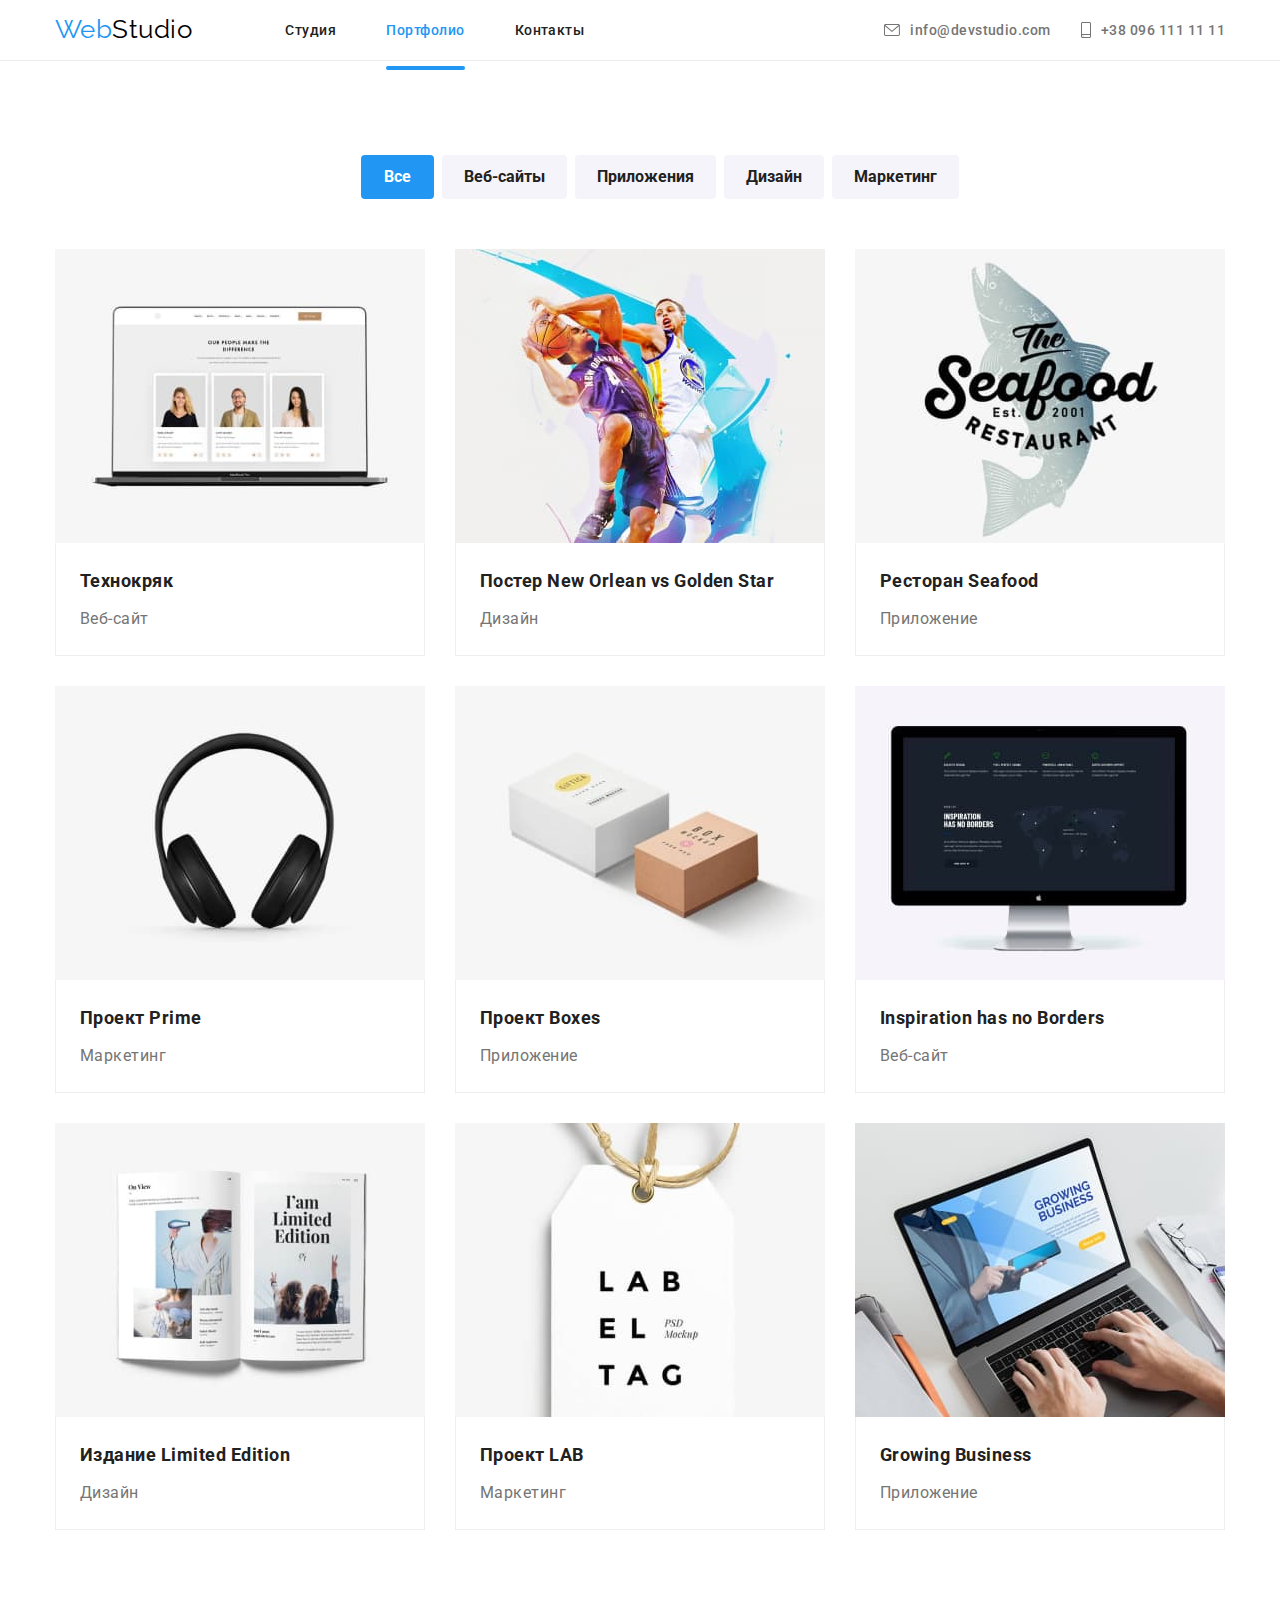
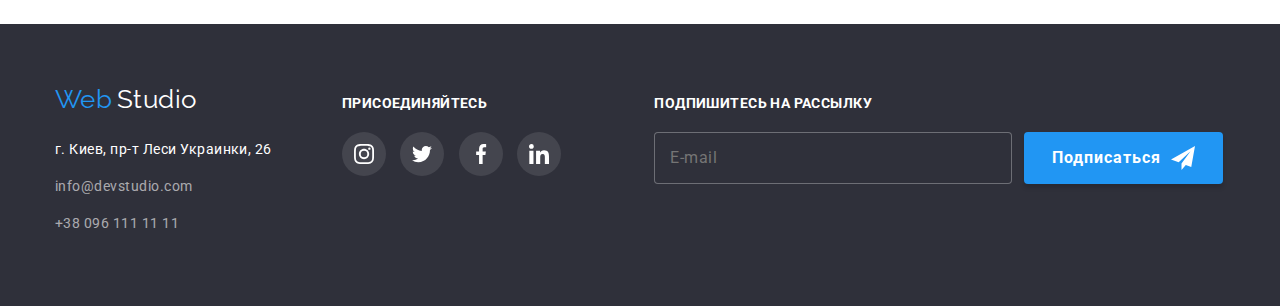
==== commit f84bdc56: "ДЗ 8" ====
--- a/portfolio.html
+++ b/portfolio.html
@@ -17,7 +17,7 @@
 <body>
     <!--Шапка-->
     <header class="page-header">
-        <div class="container">
+        <div class="container header">
             <nav class="navigation">
                 <a class="navigation__logo" href="/">
                     <span class="navigation__logo__web">Web</span>
@@ -37,7 +37,7 @@
             </nav>
             <ul class="site-contact">
                 <li class="site__link-contact">
-                    <a class="site__contact" lang="en" href="mailto:info@devstudio.com">
+                    <a class="site__contact mail" lang="en" href="mailto:info@devstudio.com">
                         <svg class="site__icon" width="16" height="12">
                             <use href="./images/symbol-defs.svg#iconmail"></use>
                         </svg>
@@ -45,7 +45,7 @@
                     </a>
                 </li>
                 <li class="site__link-contact">
-                    <a class="site__contact" href="tel:+380961111111">
+                    <a class="site__contact tell" href="tel:+380961111111">
                         <svg class="site__icon" width="10" height="16">
                             <use href="./images/symbol-defs.svg#iconsmartphone"></use>
                         </svg>
@@ -291,7 +291,7 @@
                                         srcset="./images/portfolio/mobile/portfoliolink5mobile.jpg 1x, ./images/portfolio/mobile/portfoliolink5mobile@2x.jpg 2x"
                                         media="(max-width: 767.98px)"
                                     >
-                                    <img class="project__img" src="./images/portfolio/desktop/portfoliolink5desktop.jpg" alt="Веб-сайты" Width="370" Height="294">
+                                    <img class="project__img" src="./images/portfolio/desktop/portfoliolink5desktop.jpg" alt="Веб-сайты" >
                                 </picture>
                             </div>
                             <div class="project__box">
@@ -356,7 +356,7 @@
                                         srcset="./images/portfolio/mobile/portfoliolink7mobile.jpg 1x, ./images/portfolio/mobile/portfoliolink7mobile@2x.jpg 2x"
                                         media="(max-width: 767.98px)"
                                     >
-                                    <img class="project__img" src="./images/portfolio/desktop/portfoliolink7desktop.jpg" alt="Веб-сайты" Width="370" Height="294">
+                                    <img class="project__img" src="./images/portfolio/desktop/portfoliolink7desktop.jpg" alt="Веб-сайты" >
                                 </picture>
                                 
                             </div>
@@ -422,7 +422,7 @@
                                         srcset="./images/portfolio/mobile/portfoliolink9mobile.jpg 1x, ./images/portfolio/mobile/portfoliolink9mobile@2x.jpg 2x"
                                         media="(max-width: 767.98px)"
                                     >
-                                    <img class="project__img" src="./images/portfolio/desktop/portfoliolink9desktop.jpg" alt="Веб-сайты" Width="370" Height="294">
+                                    <img class="project__img" src="./images/portfolio/desktop/portfoliolink9desktop.jpg" alt="Веб-сайты" >
                                 </picture>
                                 
                             </div>
--- a/css/styles.min.css
+++ b/css/styles.min.css
@@ -1,2 +1,2 @@
-:root{--dominant-tex-color: #757575;--title-color: #212121;--accent-color: #2196f3;--background-color: #ffffff;--logo-color: #000000;--color-white: #ffffff;--background-hero-color: #2f303a;--button-active-color: #188ce8;--box-backgroun-color: #f5f4fa;--contact-footer-color: rgba(255, 255, 255, 0.6);--contact-header-color: #757575;--background-footer-color: #2f303a;--color-client: #afb1b8}.visually-hidden{position:absolute !important;clip:rect(1px 1px 1px 1px);clip:rect(1px, 1px, 1px, 1px);padding:0 !important;border:0 !important;height:1px !important;width:1px !important;overflow:hidden}body{background-color:var(--background-color);font-family:Roboto, sans-serif;font-style:normal;font-weight:normal;color:var(--dominant-tex-color);line-height:1.2;letter-spacing:0.03em}a{text-decoration:none}li{list-style-type:none}h1,h2,h3,h4,h5,h6,p{margin:0}img{display:block;max-width:100%;height:auto}.container{margin-left:auto;margin-right:auto;width:100%;padding-left:15px;padding-right:15px}@media screen and (min-width: 480px){.container{max-width:480px}}@media screen and (min-width: 768px){.container{max-width:748px}}@media screen and (min-width: 1200px){.container{max-width:1200px}}.section{padding-top:94px;padding-bottom:94px}@media screen and (max-width: 1199.98px){.section{padding:60px 0 60px 0}}.backdrop{position:fixed;top:0;left:0;width:100%;height:100%;background-color:rgba(0,0,0,0.2);transition-duration:250ms;transition-timing-function:cubic-bezier(0.4, 0, 0.2, 1);opacity:1;overflow-y:scroll;visibility:visible;z-index:99999}.backdrop.is-hidden{opacity:0;pointer-events:none}.modal{position:fixed;top:50%;left:50%;transform:translate(-50%, -50%);width:100%;height:100%;padding:40px;overflow-y:scroll;background-color:var(--color-white)}@media screen and (min-width: 480px){.modal{width:450px;height:609px;overflow-y:visible}}@media screen and (min-width: 1200px){.modal{width:528px;height:581px;overflow-y:visible}}.modal__btn{position:absolute;top:0;right:0;margin-top:8px;margin-right:8px;height:30px;width:30px;border:none;outline:none;cursor:pointer;border-radius:50%;background-color:var(--color-white);border:1px solid rgba(0,0,0,0.1);transition-duration:250ms;transition-timing-function:cubic-bezier(0.4, 0, 0.2, 1)}.modal__icon{height:11px;width:11px}.modal__btn:hover,.modal__btn:focus{fill:var(--accent-color)}.modal__text{font-weight:700;font-size:20px;line-height:1.15;letter-spacing:0.03em;margin-bottom:12px;color:var(--title-color)}.modal__form{transition-duration:250ms;transition-timing-function:cubic-bezier(0.4, 0, 0.2, 1)}.modal__unit{flex-direction:column;margin-bottom:10px}.modal__label{font-size:12px;line-height:14px;letter-spacing:0.01em;color:var(--dominant-tex-color)}.modal__input{width:100%;height:40px;border:1px solid rgba(33,33,33,0.2);box-sizing:border-box;border-radius:4px;padding-left:42px;margin-top:4px;background:var(--color-white);cursor:pointer;outline:none;transition-property:border;transition-duration:250ms;transition-timing-function:cubic-bezier(0.4, 0, 0.2, 1)}.modal__input:focus,.modal__input:hover{border:1px solid var(--accent-color)}.modal__coment{width:100%;height:120px;margin-top:4px;padding-left:16px;padding-top:12px;padding-right:16px;padding-bottom:12px;border:1px solid rgba(33,33,33,0.2);box-sizing:border-box;border-radius:4px;background:var(--color-white);box-shadow:0px 1px 3px rgba(0,0,0,0.12),0px 1px 1px rgba(0,0,0,0.14),0px 2px 1px rgba(0,0,0,0.2);cursor:pointer;outline:none;resize:none}.modal__coment:focus,.modal__coment:hover{border:1px solid var(--accent-color)}.modal__block{position:relative}.modal__form-icon{position:absolute;left:12px;top:50%;transform:translateY(-50%);transition-property:fill;transition-duration:250ms;transition-timing-function:cubic-bezier(0.4, 0, 0.2, 1)}.modal__input:focus+.modal__form-icon{fill:var(--accent-color)}.modal__checkbox-icon{display:inline-block;width:16px;height:15px;border:2px solid black;border-radius:4px;margin-right:7px}.modal__checkbox:checked+.modal__checkbox-icon{background-color:var(--accent-color);background-image:url(../images/icon/icon-check.svg);background-size:contain;background-origin:border-box;border-color:var(--accent-color)}.modal__checkbox{position:absolute;width:1px;height:1px;margin:-1px;border:0;padding:0;clip:rect(0 0 0 0);overflow:hidden}.modal__policy{display:flex;align-items:center;font-size:12px;letter-spacing:0.03em;color:var(--contact-header-color);margin-top:20px;cursor:pointer}.modal__button{display:block;margin-right:auto;margin-left:auto;margin-top:30px;padding:10px 55px;font-size:16px;line-height:1.87;font-weight:700;letter-spacing:0.06em;background-color:var(--accent-color);color:var(--color-white);border:none;border-radius:4px;cursor:pointer;transition-property:background-color, color;transition-duration:250ms;transition-timing-function:cubic-bezier(0.4, 0, 0.2, 1)}.modal-button:hover,.modal-button:focus{background-color:var(--button-active-color)}.modal__link{margin-left:10px;line-height:1.71;letter-spacing:0.03em;text-decoration:underline;color:var(--accent-color);transition-property:color;transition-duration:250ms;transition-timing-function:cubic-bezier(0.4, 0, 0.2, 1)}.project__thumb::before{content:"";display:inline-block;position:absolute;top:0px;left:0px;width:100%;height:100%}.project__thumb{position:relative;overflow:hidden}.project__card:hover .project__thumb::before,.project__card:hover .project__overlay{transform:translateY(0)}.project__card:focus .project__thumb::before,.project__card:focus .project__overlay{transform:translateY(0)}.project__overlay{content:"";display:inline-block;position:absolute;top:0px;left:0px;width:100%;height:100%;background-color:rgba(33,150,243,0.9);font-family:Roboto;font-style:normal;font-weight:normal;font-size:18px;line-height:28px;letter-spacing:0.03em;color:var(--color-white);transition-property:transform, background-color;transform:translateY(101%);transition-duration:250ms;transition-timing-function:cubic-bezier(0.4, 0, 0.2, 1)}.project__text{position:absolute;top:0;left:0;width:100%;font-family:Roboto;font-size:18px;line-height:1.56;letter-spacing:0.03em;text-align:left;padding:63px 24px;color:var(--white-color)}.project__title{font-weight:bold;font-size:18px;line-height:2;color:var(--title-color);margin-bottom:4px;font-family:Roboto;font-style:normal;font-weight:bold;font-size:18px;line-height:36px}.project__subtitle{font-size:16px;line-height:2}.navigation__logo__web{color:var(--accent-color);font-family:Raleway, sans-serif;font-size:26px;line-height:1.2}.navigation__logo__studio{color:var(--logo-color);font-family:Raleway, sans-serif;font-size:26px;line-height:1.2}@media screen and (min-width: 768px){.navigation__logo{margin-right:88px;padding-top:24px;padding-bottom:25px;display:flex}}@media screen and (min-width: 1200px){.navigation__logo{margin-right:93px;padding-top:24px;padding-bottom:25px;display:flex}}.clients__link{display:flex;justify-content:center;align-items:center;height:90px;border:1px solid #afb1b8;border-radius:4px;fill:var(--color-client);transition-property:fill, border;transition-duration:250ms;transition-timing-function:cubic-bezier(0.4, 0, 0.2, 1)}.clients{margin:0px}@media screen and (max-width: 767.98px){.clients{margin-top:-30px;margin-left:-30px;padding:0px}}@media screen and (max-width: 1199.98px){.clients{display:flex;flex-wrap:wrap;padding:0px}}@media screen and (min-width: 1200px){.clients{display:flex;justify-content:center;padding:0px}}@media screen and (max-width: 767.98px){.clients__item{flex-basis:calc(100% / 2 - 30px);margin-left:30px;margin-top:30px}}@media screen and (min-width: 768px){.clients__item{flex-basis:calc(100% / 3 - 30px);margin-top:30px;margin-left:30px}}@media screen and (min-width: 1200px){.clients__item{margin:0px}}@media screen and (min-width: 1200px){.clients__item:not(:last-child){margin-right:30px}}.clients__link:focus,.clients__link:hover{border:1px solid var(--accent-color);fill:var(--accent-color)}.page-footer{background-color:var(--background-footer-color);padding-top:60px;padding-bottom:60px}@media screen and (min-width: 768px) and (max-width: 1199.98px){.footer{display:flex;justify-content:center;flex-wrap:wrap}}@media screen and (min-width: 1200px){.footer{display:flex;align-items:baseline}}@media screen and (max-width: 767.98px){.footer{text-align:center}}.footer__web{color:var(--accent-color);font-family:Raleway, sans-serif;font-size:26px;line-height:1.2}.footer__studio{color:var(--color-white);font-family:Raleway, sans-serif;font-size:26px;line-height:1.2}@media screen and (min-width: 768px) and (max-width: 1199.98px){.footer__list{margin-right:165px;margin-bottom:60px;text-align:center}}@media screen and (min-width: 1200px){.footer__list{margin-right:70px}}.footer__address{font-size:14px;line-height:2;color:var(--color-white);font-style:normal;padding-left:0px;margin-bottom:9px;transition-property:color;transition-duration:250ms;transition-timing-function:cubic-bezier(0.4, 0, 0.2, 1)}.footer__find{padding:0px;margin-top:20px;margin-bottom:0px}.footer__contact{font-size:14px;line-height:1.7;color:var(--contact-footer-color);font-style:normal;transition-property:color;transition-duration:250ms;transition-timing-function:cubic-bezier(0.4, 0, 0.2, 1)}.footer__address:hover,.footer__address:focus,.footer__contact:hover,.footer__contact:focus{color:var(--accent-color)}.footer__social-icons{padding:0%;margin:0px}.footer__social-title{font-family:Roboto;font-style:normal;font-weight:bold;font-size:14px;letter-spacing:0.03em;text-transform:uppercase;color:var(--background-color);margin-bottom:20px}@media screen and (min-width: 768px){.footer__social-title{margin-top:0px;text-align:center}}@media screen and (min-width: 1200px){.footer__social-title{display:flex}}.footer__social{margin-bottom:60px}@media screen and (min-width: 1200px){.footer__social{margin-right:93px}}.footer__icons{display:inline-block;justify-content:center;align-items:center}.footer__icons:not(:last-child){margin-right:10px}.footer__social-link{display:flex;justify-content:center;align-items:center;width:44px;height:44px;border-radius:50%;background-color:rgba(255,255,255,0.1);transition-property:background-color, fill;transition-duration:250ms;transition-timing-function:cubic-bezier(0.4, 0, 0.2, 1)}.footer__icon{fill:var(--background-color)}.footer__social-link:hover,.footer__social-link:focus{background-color:var(--accent-color)}@media screen and (min-width: 480px) and (max-width: 1199.98px){.footer__form{display:inline-block;text-align:center}}@media screen and (min-width: 1200px){.footer__form{display:flex}}.footer__form-input{border:1px solid rgba(255,255,255,0.3);color:rgba(255,255,255,0.6);background-color:var(--background-footer-color);border-radius:4px;padding:15px;line-height:1.25;letter-spacing:0.03em}@media screen and (min-width: 480px) and (max-width: 1199px){.footer__form-input{width:450px;height:50px}}@media screen and (min-width: 1200px){.footer__form-input{margin-right:12px;width:358px}}.footer__button{display:flex;align-items:center;text-align:center;letter-spacing:0.06em;color:var(--color-white);padding:10px 28px 10px 28px;font-weight:700;font-size:16px;line-height:30px;background-color:var(--accent-color);box-shadow:0px 4px 4px rgba(0,0,0,0.15);border-radius:4px;cursor:pointer;border:none;transition-property:background-color, color;transition-duration:250ms;transition-timing-function:cubic-bezier(0.4, 0, 0.2, 1)}@media screen and (max-width: 1199px){.footer__button{margin-top:20px;margin-left:auto;margin-right:auto}}.footer-button:hover,.footer-button:focus{background-color:var(--button-active-color)}.footer__form-icon{margin-left:10px;fill:var(--color-white)}.hero-content__button{display:inline-block;padding:10px 32px;color:var(--color-white);font-family:inherit;background-color:var(--accent-color);font-weight:bold;font-size:16px;line-height:2;cursor:pointer;border-radius:4px;border:none;transition-property:color, background-color;transition-duration:250ms;transition-timing-function:cubic-bezier(0.4, 0, 0.2, 1)}.button-hero:hover,.button-hero:focus{background-color:var(--button-active-color)}.hero{background-color:var(--background-hero-color);text-align:center;display:flex;align-items:center}.overlay{max-width:1600px;margin-left:auto;margin-right:auto;background-image:linear-gradient(to right, rgba(47,48,58,0.4), rgba(47,48,58,0.4)),url("../images/hero/hero.mobile.jpg");background-repeat:no-repeat;background-position:center;background-size:cover}@media screen and (min-width: 480px){.overlay{height:400px;padding-top:118px;padding-bottom:118px}}@media screen and (min-width: 768px){.overlay{height:400px;padding-top:118px;padding-bottom:118px}}@media screen and (min-width: 1200px){.overlay{height:600px;padding-top:200px;padding-bottom:200px}}@media (min-device-pixel-ratio: 2), (min-resolution: 192dpi), (min-resolution: 2dppx){.overlay{background-image:linear-gradient(to right, rgba(47,48,58,0.4), rgba(47,48,58,0.4)),url("../images/hero/hero.mobile@2x.jpg")}}@media screen and (min-width: 768px){.overlay{background-image:linear-gradient(to right, rgba(47,48,58,0.4), rgba(47,48,58,0.4)),url("../images/hero/hero.tablet.jpg")}}@media screen and (min-width: 768px) and (min-device-pixel-ratio: 2), screen and (min-width: 768px) and (min-resolution: 192dpi), screen and (min-width: 768px) and (min-resolution: 2dppx){.overlay{background-image:linear-gradient(to right, rgba(47,48,58,0.4), rgba(47,48,58,0.4)),url("../images/hero/hero.tablet@2x.jpg")}}@media screen and (min-width: 1200px){.overlay{background-image:linear-gradient(to right, rgba(47,48,58,0.4), rgba(47,48,58,0.4)),url("../images/hero/hero.desktop.jpg")}}@media screen and (min-width: 1200px) and (min-device-pixel-ratio: 2), screen and (min-width: 1200px) and (min-resolution: 192dpi), screen and (min-width: 1200px) and (min-resolution: 2dppx){.overlay{background-image:linear-gradient(to right, rgba(47,48,58,0.4), rgba(47,48,58,0.4)),url("../images/hero/hero.desktop@2x.jpg")}}.hero .container{display:flex;align-items:center;justify-content:center}@media screen and (min-width: 480px){.hero-content{max-width:360px}}@media screen and (min-width: 768px){.hero-content{max-width:360px}}@media screen and (min-width: 1200px){.hero-content{max-width:696px}}.hero-content__title{margin-top:0;margin-bottom:30px;color:var(--color-white);font-weight:900;line-height:1.4;letter-spacing:0.06em;text-transform:uppercase}@media screen and (max-width: 767.98px){.hero-content__title{font-size:26px;line-height:42px}}@media screen and (min-width: 768px){.hero-content__title{font-size:26px;line-height:42px}}@media screen and (min-width: 1200px){.hero-content__title{font-size:44px;line-height:60px}}.title{font-weight:bold;line-height:1.2;color:var(--title-color);text-align:center;margin-top:0px}@media screen and (max-width: 767.98px){.title{font-size:28px;line-height:33px}}@media screen and (min-width: 768px){.title{font-size:28px;line-height:33px}}@media screen and (max-width: 1199.98px){.title{margin-bottom:30px}}@media screen and (min-width: 1200px){.title{font-size:36px;line-height:42px;margin-bottom:50px}}.site-nav__link{position:relative;display:block;color:var(--title-color);font-weight:500;font-size:14px;line-height:1.2;padding-top:32px;padding-bottom:32px;transition-property:color;transition-duration:250ms;transition-timing-function:cubic-bezier(0.4, 0, 0.2, 1)}.site-nav__link.curent{color:var(--accent-color)}.link.curent::after{content:"";position:absolute;left:0;bottom:0px;display:inline-block;width:100%;height:4px;background-color:var(--accent-color);border-radius:2px}.item:hover,.item:focus,.link:hover,.link:focus{color:var(--accent-color)}.item{color:var(--contact-header-color);font-weight:500;font-size:14px;line-height:1.2;margin:0;padding-top:32px;padding-bottom:32px}.page-header{border-bottom:1px solid #ececec}@media screen and (max-width: 767.98px){.page-header .container{padding:15px;margin:auto}}@media screen and (min-width: 768px){.page-header .container{display:flex;justify-content:space-between}}@media screen and (min-width: 1200px){.page-header .container{display:flex}}@media screen and (min-width: 768px){.navigation{display:flex;justify-content:space-between}}@media screen and (min-width: 1200px){.navigation{display:flex;align-items:center;margin-right:auto}}@media screen and (max-width: 767.98px){.site{display:none}}@media screen and (min-width: 768px){.site{display:flex;padding-left:0px;margin:0px}}@media screen and (max-width: 767.98px){.site-contact{display:none}}@media screen and (min-width: 768px){.site-contact{margin:0px}}@media screen and (min-width: 1200px){.site-contact{display:flex;padding:0px;margin:0px}}@media screen and (min-width: 768px){.site__link:not(:last-child){margin-right:50px}}@media screen and (min-width: 1200px){.site__link:not(:last-child){margin-right:50px}}@media screen and (min-width: 768px){.com-nav{display:flex;padding-left:0px;justify-content:flex;margin-top:32px;margin-bottom:32px}}.site-item:not(:last-child){margin-right:50px}@media screen and (min-width: 768px){.site__link-contact:not(:last-child){margin-bottom:10px}}@media screen and (min-width: 1200px){.site__link-contact:not(:last-child){margin-right:30px;margin-bottom:0px}}.contact-list{display:flex;margin-left:auto}@media screen and (max-width: 1199.98px){.site__contact.mail{padding-top:21px}}@media screen and (max-width: 1199.98px){.site__contact.tell{padding-bottom:21px}}.site__contact{font-family:inherit;font-weight:500;color:var(--secondary-text-color);text-decoration:none;cursor:pointer;transition-property:fill, color;transition-duration:250ms;transition-timing-function:cubic-bezier(0.4, 0, 0.2, 1)}@media screen and (min-width: 768px){.site__contact{display:flex;align-items:center;font-size:12px;line-height:14px}}@media screen and (min-width: 1200px){.site__contact{display:flex;justify-content:center;align-items:center;padding-top:32px;padding-bottom:32px;font-size:14px;line-height:16px}}.site__contact:focus{color:#2196f3}.site__icon{margin-right:10px;fill:currentColor}.site__link:hover,.site__link:focus{color:var(--button-active-color)}.filter{display:flex;justify-content:center;margin:0px}@media screen and (max-width: 767.98px){.filter{margin-bottom:40px}}@media screen and (max-width: 1199.98px){.filter{margin-bottom:30px}}@media screen and (min-width: 1199.98px){.filter{margin-bottom:50px}}@media screen and (max-width: 767.98px){.filter{flex-wrap:wrap;justify-content:flex-start;padding:0px}}.filter__item{height:44px;list-style:none;border:none}.filter__item:not(:last-child){margin-right:8px}@media screen and (max-width: 767.98px){.filter__item:not(:last-child){margin-bottom:21px}}.filter__item .filter__button.curent{background-color:var(--accent-color);color:var(--color-white)}.filter__button{display:inline-block;padding:6px 22px;min-width:73px;border-radius:4px;color:var(--title-color);font-family:inherit;background-color:var(--box-backgroun-color);font-weight:bold;font-size:16px;line-height:2;cursor:pointer;text-align:center;border:none;transition-property:background-color, color, box-shadow;transition-duration:250ms;transition-timing-function:cubic-bezier(0.4, 0, 0.2, 1)}.filter__button:hover,.filter__button:focus{color:var(--color-white);background-color:var(--accent-color);box-shadow:0px 3px 1px rgba(0,0,0,0.1),0px 1px 2px rgba(0,0,0,0.08),0px 2px 2px rgba(0,0,0,0.12)}.project{display:flex;flex-wrap:wrap;padding:0px;margin:0px;margin-left:-30px;margin-top:-30px}.project__item{margin-left:30px;margin-top:30px}@media screen and (max-width: 767.98px){.project__item{width:100%;max-width:450px}}@media screen and (min-width: 768px) and (max-width: 1199.98px){.project__item{flex-basis:calc(100% / 2 - 30px);max-width:354px;height:440px;border:1px solid #eeeeee}}.project__card{color:var(--contact-header-color);display:block;text-decoration:none}.project__card:hover,.project__card:focus{box-shadow:0px 1px 1px rgba(0,0,0,0.12),0px 4px 4px rgba(0,0,0,0.06),1px 4px 6px rgba(0,0,0,0.16)}.project__box{padding-top:20px;padding-right:24px;padding-bottom:20px;padding-left:24px}@media screen and (max-width: 767.98px){.project__box{border-bottom:1px solid #eeeeee;border-right:1px solid #eeeeee;border-left:1px solid #eeeeee}}@media screen and (min-width: 768px){.project__box{border:none}}@media screen and (min-width: 1200px){.project__box{border-bottom:1px solid #eeeeee;border-right:1px solid #eeeeee;border-left:1px solid #eeeeee}}.value{padding:0px;margin:0px}@media screen and (min-width: 768px){.value{display:flex;flex-wrap:wrap;margin-right:-30px;margin-bottom:-30px}}@media screen and (min-width: 1200px){.value{display:flex}}@media screen and (min-width: 768px){.value__item{width:calc((100% - 2 * 30px) / 2);margin-right:30px;margin-bottom:30px}}@media screen and (min-width: 1200px){.value__item{flex-basis:calc(100% / 4 - 30px)}}@media screen and (min-width: 1200px){.value__item:not(:last-child){margin-right:30px}}.value__title{display:flex;height:120px;background:#f5f4fa;border-radius:4px;margin-bottom:30px;justify-content:center;align-items:center;background-color:var(--box-backgroun-color)}.value__subtitle{font-weight:bold;font-size:14px;line-height:1.1;color:var(--title-color);text-transform:uppercase;margin-bottom:10px}@media screen and (max-width: 767.98px){.value__subtitle{text-align:center}}.value__text{font-size:14px;line-height:1.7}@media screen and (max-width: 767.98px){.value__text{margin-bottom:30px}}.section-title{padding-top:0px}@media screen and (max-width: 1199px){.section-title{display:none}}.work{padding:0px;margin:0px}.work__item{position:relative;flex-basis:calc((100% - 3 * 30px) / 3);margin-left:30px;margin-top:50px}.work__title{position:absolute;width:100%;height:25%;top:75%;background-color:rgba(47,48,58,0.8);opacity:0.8;display:flex;align-items:center;justify-content:center}.work__text{font-weight:700;font-size:14px;line-height:16px;letter-spacing:0.03em;text-transform:uppercase;color:var(--color-white)}.grid{display:flex;flex-wrap:wrap;margin-left:-30px;margin-top:-50px}.team{padding:0px;margin:0px}@media screen and (min-width: 768px){.team{display:flex;flex-wrap:wrap;justify-content:center;margin-right:-30px;margin-bottom:-30px}}@media screen and (min-width: 1200px){.team{display:flex;flex-wrap:wrap;justify-content:center;margin-right:0px}}@media screen and (min-width: 768px) and (max-width: 1199.98px){.team__list{flex-basis:calc((100% - 3 * 30px) / 2);margin-right:30px;margin-bottom:30px}}@media screen and (max-width: 767.98px){.team__list:not(:last-child){margin-bottom:30px}}@media screen and (min-width: 1200px){.team__list:not(:last-child){margin-right:30px}}.team__signature{padding-top:30px;padding-left:24px;padding-bottom:30px;padding-right:24px;text-align:center;background:var(--color-white);box-shadow:0px 1px 3px rgba(0,0,0,0.12),0px 1px 1px rgba(0,0,0,0.14),0px 2px 1px rgba(0,0,0,0.2);border-radius:0px 0px 4px 4px}.team__title{font-weight:500;font-size:16px;line-height:1.2;color:var(--title-color)}.team__responsibilities{font-size:16px;line-height:1.2;margin-top:10px}.box{background-color:var(--box-backgroun-color)}.box .section{padding-top:94px;padding-bottom:94px}@media screen and (max-width: 1199.98px){.box .section{padding:60px 0 60px 0}}.team__social{display:flex;padding-left:0px;justify-content:center;align-items:center;margin-top:16px}.team__icon{display:flex;height:44px;width:44px;justify-content:center;align-items:center;border-radius:50%;fill:var(--color-client);transition-property:background-color, fill;transition-duration:250ms;transition-timing-function:cubic-bezier(0.4, 0, 0.2, 1)}.team__icon:not(first-child){margin-right:10px}.team__icon:hover,.team__icon:focus{background-color:var(--accent-color);fill:var(--background-color)}@media screen and (max-width: 767.98px){.menu__button{position:absolute;right:15px;top:10px;z-index:106}}@media screen and (min-width: 768px){.menu__button{display:none}}@media screen and (max-width: 767.98px){.menu__btn{top:0px;background-color:rgba(255,255,255,0.02);border:none;transition-duration:250ms;transition-timing-function:cubic-bezier(0.4, 0, 0.2, 1);fill:#212121}}.menu__btn.is-open{position:fixed;top:10px;right:15px}@media screen and (max-width: 767.98px){.menu__btn:focus,.menu__btn:hover{fill:#2196f3;transition-duration:250ms}}@media screen and (max-width: 767.98px){.icon-close{display:none}}.is-open .icon-close{display:block}.is-open .icon-open{display:none}@media screen and (max-width: 767.98px){.mobile-menu{position:fixed;left:0;top:100%;width:100vw;height:100vh;padding:28px 63px 28px 20px;background-color:#fff;box-shadow:0px 4px 8px rgba(0,0,0,0.04),0px 2px 4px rgba(0,0,0,0.08),0px 1px 3px rgba(0,0,0,0.16);transition-duration:250ms;transition-timing-function:cubic-bezier(0.55, 0.055, 0.675, 0.19);z-index:105;display:flex;flex-direction:column;justify-content:space-between;overflow-y:scroll}}@media screen and (max-width: 767.98px){.mobile-menu.is-open{top:0%}}@media screen and (max-width: 767.98px){.mobile-menu.is-open{top:0%}}@media screen and (min-width: 768px){.mobile-menu{display:none}}@media screen and (min-width: 1200px){.mobile-menu{display:none}}@media screen and (max-width: 767.98px){.mobile-menu__item:not(:last-child){margin-bottom:32px}}@media screen and (max-width: 767.98px){.mobile-menu__item .current{color:#2196f3}}@media screen and (max-width: 479.98px){.mobile-menu__link{font-weight:500;font-size:20px;line-height:1.18;letter-spacing:0.02em;color:#212121}}@media screen and (min-width: 480px) and (max-width: 767.98px){.mobile-menu__link{font-weight:500;font-size:40px;line-height:1.18;letter-spacing:0.02em;color:#212121}}@media screen and (max-width: 767.98px){.mobile-social{left:auto;bottom:0}}@media screen and (max-width: 767.98px){.connection-menu{margin-bottom:64px}}@media screen and (max-width: 767.98px){.connection-menu__item:not(:last-child){margin-bottom:32px}}@media screen and (max-width: 479.98px){.connection-menu__tel{font-weight:500;font-size:20px;line-height:1.18;color:#2196f3}}@media screen and (min-width: 480px) and (max-width: 767.98px){.connection-menu__tel{font-weight:500;font-size:34px;line-height:1.18;color:#2196f3}}@media screen and (max-width: 479px){.connection-menu__mail{font-weight:500;font-size:14px;line-height:1.17x;color:#757575}}@media screen and (max-width: 767.98px){.connection-menu__mail{font-weight:500;font-size:24px;line-height:1.17x;color:#757575}}@media screen and (max-width: 767.98px){.social-menu{display:flex;padding-bottom:40px;flex-wrap:wrap}}@media screen and (max-width: 767px){.social-menu__item:not(:last-child){padding-right:10px;border-right:1px solid rgba(33,33,33,0.2);margin-right:10px}}@media screen and (max-width: 479px){.social-menu__link{font-weight:500;font-size:18px;line-height:1.22;color:#2196f3}}@media screen and (min-width: 480px){.social-menu__link{font-weight:500;font-size:18px;line-height:1.22;color:#2196f3}}
+:root{--dominant-tex-color: #757575;--title-color: #212121;--accent-color: #2196f3;--background-color: #ffffff;--logo-color: #000000;--color-white: #ffffff;--background-hero-color: #2f303a;--button-active-color: #188ce8;--box-backgroun-color: #f5f4fa;--contact-footer-color: rgba(255, 255, 255, 0.6);--contact-header-color: #757575;--background-footer-color: #2f303a;--color-client: #afb1b8}.visually-hidden{position:absolute !important;clip:rect(1px 1px 1px 1px);clip:rect(1px, 1px, 1px, 1px);padding:0 !important;border:0 !important;height:1px !important;width:1px !important;overflow:hidden}body{background-color:var(--background-color);font-family:Roboto, sans-serif;font-style:normal;font-weight:normal;color:var(--dominant-tex-color);line-height:1.2;letter-spacing:0.03em}a{text-decoration:none}li{list-style-type:none}h1,h2,h3,h4,h5,h6,p{margin:0}img{display:block;max-width:100%;height:auto}.container{margin-left:auto;margin-right:auto;width:100%;padding-left:15px;padding-right:15px}@media screen and (min-width: 480px){.container{max-width:480px}}@media screen and (min-width: 768px){.container{max-width:748px}}@media screen and (min-width: 1200px){.container{max-width:1200px}}.section{padding-top:94px;padding-bottom:94px}@media screen and (max-width: 1199.98px){.section{padding:60px 0 60px 0}}.backdrop{position:fixed;top:0;left:0;width:100%;height:100%;background-color:rgba(0,0,0,0.2);transition-duration:250ms;transition-timing-function:cubic-bezier(0.4, 0, 0.2, 1);opacity:1;overflow-y:scroll;visibility:visible;z-index:99999}.backdrop.is-hidden{opacity:0;pointer-events:none}.modal{position:fixed;top:50%;left:50%;transform:translate(-50%, -50%);width:100%;padding:40px;overflow-y:scroll;background-color:var(--color-white)}@media screen and (min-width: 480px){.modal{width:450px;height:609px;overflow-y:visible}}@media screen and (min-width: 1200px){.modal{width:528px;height:581px;overflow-y:visible}}.modal__btn{position:absolute;top:0;right:0;margin-top:8px;margin-right:8px;height:30px;width:30px;border:none;outline:none;cursor:pointer;border-radius:50%;background-color:var(--color-white);border:1px solid rgba(0,0,0,0.1);transition-duration:250ms;transition-timing-function:cubic-bezier(0.4, 0, 0.2, 1)}.modal__icon{height:11px;width:11px}.modal__btn:hover,.modal__btn:focus{fill:var(--accent-color)}.modal__text{font-weight:700;font-size:20px;line-height:1.15;letter-spacing:0.03em;margin-bottom:12px;color:var(--title-color)}.modal__form{transition-duration:250ms;transition-timing-function:cubic-bezier(0.4, 0, 0.2, 1)}.modal__unit{flex-direction:column;margin-bottom:10px}.modal__label{font-size:12px;line-height:14px;letter-spacing:0.01em;color:var(--dominant-tex-color)}.modal__input{width:100%;height:40px;border:1px solid rgba(33,33,33,0.2);box-sizing:border-box;border-radius:4px;padding-left:42px;margin-top:4px;background:var(--color-white);cursor:pointer;outline:none;transition-property:border;transition-duration:250ms;transition-timing-function:cubic-bezier(0.4, 0, 0.2, 1)}.modal__input:focus,.modal__input:hover{border:1px solid var(--accent-color)}.modal__coment{width:100%;height:120px;margin-top:4px;padding-left:16px;padding-top:12px;padding-right:16px;padding-bottom:12px;border:1px solid rgba(33,33,33,0.2);box-sizing:border-box;border-radius:4px;background:var(--color-white);box-shadow:0px 1px 3px rgba(0,0,0,0.12),0px 1px 1px rgba(0,0,0,0.14),0px 2px 1px rgba(0,0,0,0.2);cursor:pointer;outline:none;resize:none}.modal__coment:focus,.modal__coment:hover{border:1px solid var(--accent-color)}.modal__block{position:relative}.modal__form-icon{position:absolute;left:12px;top:50%;transform:translateY(-50%);transition-property:fill;transition-duration:250ms;transition-timing-function:cubic-bezier(0.4, 0, 0.2, 1)}.modal__input:focus+.modal__form-icon{fill:var(--accent-color)}.modal__checkbox-icon{display:inline-block;width:16px;height:15px;border:2px solid black;border-radius:4px;margin-right:7px}.modal__checkbox:checked+.modal__checkbox-icon{background-color:var(--accent-color);background-image:url(../images/icon/icon-check.svg);background-size:contain;background-origin:border-box;border-color:var(--accent-color)}.modal__checkbox{position:absolute;width:1px;height:1px;margin:-1px;border:0;padding:0;clip:rect(0 0 0 0);overflow:hidden}.modal__policy{display:flex;align-items:center;font-size:12px;letter-spacing:0.03em;color:var(--contact-header-color);margin-top:20px;cursor:pointer}.modal__button{display:block;margin-right:auto;margin-left:auto;margin-top:30px;padding:10px 55px;font-size:16px;line-height:1.87;font-weight:700;letter-spacing:0.06em;background-color:var(--accent-color);color:var(--color-white);border:none;border-radius:4px;cursor:pointer;transition-property:background-color, color;transition-duration:250ms;transition-timing-function:cubic-bezier(0.4, 0, 0.2, 1)}.modal-button:hover,.modal-button:focus{background-color:var(--button-active-color)}.modal__link{margin-left:10px;line-height:1.71;letter-spacing:0.03em;text-decoration:underline;color:var(--accent-color);transition-property:color;transition-duration:250ms;transition-timing-function:cubic-bezier(0.4, 0, 0.2, 1)}.project__thumb::before{content:"";display:inline-block;position:absolute;top:0px;left:0px;width:100%;height:100%}.project__thumb{position:relative;overflow:hidden}.project__card:hover .project__thumb::before,.project__card:hover .project__overlay{transform:translateY(0)}.project__card:focus .project__thumb::before,.project__card:focus .project__overlay{transform:translateY(0)}.project__overlay{content:"";display:inline-block;position:absolute;top:0px;left:0px;width:100%;height:100%;background-color:rgba(33,150,243,0.9);font-family:Roboto;font-style:normal;font-weight:normal;font-size:18px;line-height:28px;letter-spacing:0.03em;color:var(--color-white);transition-property:transform, background-color;transform:translateY(101%);transition-duration:250ms;transition-timing-function:cubic-bezier(0.4, 0, 0.2, 1)}.project__text{position:absolute;top:0;left:0;width:100%;font-family:Roboto;font-size:18px;line-height:1.56;letter-spacing:0.03em;text-align:left;padding:63px 24px;color:var(--white-color)}@media screen and (max-width: 479.98px){.project__text{font-size:15px;padding:10px}}.project__title{font-weight:bold;font-size:18px;line-height:2;color:var(--title-color);margin-bottom:4px;font-family:Roboto;font-style:normal;font-weight:bold;font-size:18px;line-height:36px}.project__subtitle{font-size:16px;line-height:2}.navigation__logo__web{color:var(--accent-color);font-family:Raleway, sans-serif;font-size:26px;line-height:1.2}.navigation__logo__studio{color:var(--logo-color);font-family:Raleway, sans-serif;font-size:26px;line-height:1.2}@media screen and (min-width: 768px){.navigation__logo{margin-right:88px;padding-top:24px;padding-bottom:25px;display:flex}}@media screen and (min-width: 1200px){.navigation__logo{margin-right:93px;padding-top:24px;padding-bottom:25px;display:flex}}.clients__link{display:flex;justify-content:center;align-items:center;height:90px;border:1px solid #afb1b8;border-radius:4px;fill:var(--color-client);transition-property:fill, border;transition-duration:250ms;transition-timing-function:cubic-bezier(0.4, 0, 0.2, 1)}.clients{margin:0px}@media screen and (max-width: 767.98px){.clients{margin-top:-30px;margin-left:-30px;padding:0px}}@media screen and (max-width: 1199.98px){.clients{display:flex;flex-wrap:wrap;padding:0px}}@media screen and (min-width: 1200px){.clients{display:flex;justify-content:center;padding:0px}}@media screen and (max-width: 767.98px){.clients__item{flex-basis:calc(100% / 2 - 30px);margin-left:30px;margin-top:30px}}@media screen and (min-width: 768px){.clients__item{flex-basis:calc(100% / 3 - 30px);margin-top:30px;margin-left:30px}}@media screen and (min-width: 1200px){.clients__item{margin:0px}}@media screen and (min-width: 1200px){.clients__item:not(:last-child){margin-right:30px}}.clients__link:focus,.clients__link:hover{border:1px solid var(--accent-color);fill:var(--accent-color)}.page-footer{background-color:var(--background-footer-color);padding-top:60px;padding-bottom:60px}@media screen and (min-width: 768px) and (max-width: 1199.98px){.footer{display:flex;justify-content:center;flex-wrap:wrap}}@media screen and (min-width: 1200px){.footer{display:flex;align-items:baseline}}@media screen and (max-width: 767.98px){.footer{text-align:center}}.footer__web{color:var(--accent-color);font-family:Raleway, sans-serif;font-size:26px;line-height:1.2}.footer__studio{color:var(--color-white);font-family:Raleway, sans-serif;font-size:26px;line-height:1.2}@media screen and (min-width: 768px) and (max-width: 1199.98px){.footer__list{margin-right:165px;margin-bottom:60px;text-align:center}}@media screen and (min-width: 1200px){.footer__list{margin-right:70px}}.footer__address{font-size:14px;line-height:2;color:var(--color-white);font-style:normal;padding-left:0px;margin-bottom:9px;transition-property:color;transition-duration:250ms;transition-timing-function:cubic-bezier(0.4, 0, 0.2, 1)}.footer__find{padding:0px;margin-top:20px;margin-bottom:0px}.footer__contact{font-size:14px;line-height:1.7;color:var(--contact-footer-color);font-style:normal;transition-property:color;transition-duration:250ms;transition-timing-function:cubic-bezier(0.4, 0, 0.2, 1)}.footer__address:hover,.footer__address:focus,.footer__contact:hover,.footer__contact:focus{color:var(--accent-color)}.footer__social-icons{padding:0%;margin:0px}.footer__social-title{font-family:Roboto;font-style:normal;font-weight:bold;font-size:14px;letter-spacing:0.03em;text-transform:uppercase;color:var(--background-color);margin-bottom:20px}@media screen and (min-width: 768px){.footer__social-title{margin-top:0px;text-align:center}}@media screen and (min-width: 1200px){.footer__social-title{display:flex}}.footer__social{margin-bottom:60px}@media screen and (min-width: 1200px){.footer__social{margin-right:93px}}.footer__icons{display:inline-block;justify-content:center;align-items:center}.footer__icons:not(:last-child){margin-right:10px}.footer__social-link{display:flex;justify-content:center;align-items:center;width:44px;height:44px;border-radius:50%;background-color:rgba(255,255,255,0.1);transition-property:background-color, fill;transition-duration:250ms;transition-timing-function:cubic-bezier(0.4, 0, 0.2, 1)}.footer__icon{fill:var(--background-color)}.footer__social-link:hover,.footer__social-link:focus{background-color:var(--accent-color)}@media screen and (min-width: 480px) and (max-width: 1199.98px){.footer__form{display:inline-block;text-align:center}}@media screen and (min-width: 1200px){.footer__form{display:flex}}.footer__form-input{border:1px solid rgba(255,255,255,0.3);color:rgba(255,255,255,0.6);background-color:var(--background-footer-color);border-radius:4px;padding:15px;line-height:1.25;letter-spacing:0.03em}@media screen and (min-width: 480px) and (max-width: 1199px){.footer__form-input{width:450px;height:50px}}@media screen and (min-width: 1200px){.footer__form-input{margin-right:12px;width:358px}}.footer__button{display:flex;align-items:center;text-align:center;letter-spacing:0.06em;color:var(--color-white);padding:10px 28px 10px 28px;font-weight:700;font-size:16px;line-height:30px;background-color:var(--accent-color);box-shadow:0px 4px 4px rgba(0,0,0,0.15);border-radius:4px;cursor:pointer;border:none;transition-property:background-color, color;transition-duration:250ms;transition-timing-function:cubic-bezier(0.4, 0, 0.2, 1)}@media screen and (max-width: 1199px){.footer__button{margin-top:20px;margin-left:auto;margin-right:auto}}.footer-button:hover,.footer-button:focus{background-color:var(--button-active-color)}.footer__form-icon{margin-left:10px;fill:var(--color-white)}.hero-content__button{display:inline-block;padding:10px 32px;color:var(--color-white);font-family:inherit;background-color:var(--accent-color);font-weight:bold;font-size:16px;line-height:2;cursor:pointer;border-radius:4px;border:none;transition-property:color, background-color;transition-duration:250ms;transition-timing-function:cubic-bezier(0.4, 0, 0.2, 1)}.button-hero:hover,.button-hero:focus{background-color:var(--button-active-color)}.hero{background-color:var(--background-hero-color);text-align:center;display:flex;align-items:center}.overlay{max-width:1600px;margin-left:auto;margin-right:auto;background-image:linear-gradient(to right, rgba(47,48,58,0.4), rgba(47,48,58,0.4)),url("../images/hero/hero.mobile.jpg");background-repeat:no-repeat;background-position:center;background-size:cover}@media screen and (min-width: 480px){.overlay{height:400px;padding-top:118px;padding-bottom:118px}}@media screen and (min-width: 768px){.overlay{height:400px;padding-top:118px;padding-bottom:118px}}@media screen and (min-width: 1200px){.overlay{height:600px;padding-top:200px;padding-bottom:200px}}@media (min-device-pixel-ratio: 2), (min-resolution: 192dpi), (min-resolution: 2dppx){.overlay{background-image:linear-gradient(to right, rgba(47,48,58,0.4), rgba(47,48,58,0.4)),url("../images/hero/hero.mobile@2x.jpg")}}@media screen and (min-width: 768px){.overlay{background-image:linear-gradient(to right, rgba(47,48,58,0.4), rgba(47,48,58,0.4)),url("../images/hero/hero.tablet.jpg")}}@media screen and (min-width: 768px) and (min-device-pixel-ratio: 2), screen and (min-width: 768px) and (min-resolution: 192dpi), screen and (min-width: 768px) and (min-resolution: 2dppx){.overlay{background-image:linear-gradient(to right, rgba(47,48,58,0.4), rgba(47,48,58,0.4)),url("../images/hero/hero.tablet@2x.jpg")}}@media screen and (min-width: 1200px){.overlay{background-image:linear-gradient(to right, rgba(47,48,58,0.4), rgba(47,48,58,0.4)),url("../images/hero/hero.desktop.jpg")}}@media screen and (min-width: 1200px) and (min-device-pixel-ratio: 2), screen and (min-width: 1200px) and (min-resolution: 192dpi), screen and (min-width: 1200px) and (min-resolution: 2dppx){.overlay{background-image:linear-gradient(to right, rgba(47,48,58,0.4), rgba(47,48,58,0.4)),url("../images/hero/hero.desktop@2x.jpg")}}.hero .container{display:flex;align-items:center;justify-content:center}@media screen and (max-width: 479.98px){.hero .container{padding:118px}}@media screen and (min-width: 480px){.hero-content{max-width:360px}}@media screen and (min-width: 768px){.hero-content{max-width:360px}}@media screen and (min-width: 1200px){.hero-content{max-width:696px}}.hero-content__title{margin-top:0;margin-bottom:30px;color:var(--color-white);font-weight:900;line-height:1.4;letter-spacing:0.06em;text-transform:uppercase}@media screen and (max-width: 767.98px){.hero-content__title{font-size:26px;line-height:42px}}@media screen and (min-width: 768px){.hero-content__title{font-size:26px;line-height:42px}}@media screen and (min-width: 1200px){.hero-content__title{font-size:44px;line-height:60px}}.title{font-weight:bold;line-height:1.2;color:var(--title-color);text-align:center;margin-top:0px}@media screen and (max-width: 767.98px){.title{font-size:28px;line-height:33px}}@media screen and (min-width: 768px){.title{font-size:28px;line-height:33px}}@media screen and (max-width: 1199.98px){.title{margin-bottom:30px}}@media screen and (min-width: 1200px){.title{font-size:36px;line-height:42px;margin-bottom:50px}}.container.header{display:flex;align-items:center;justify-content:space-between;height:60px}.site-nav__link{position:relative;display:block;color:var(--title-color);font-weight:500;font-size:14px;line-height:1.2;padding-top:32px;padding-bottom:32px;transition-property:color;transition-duration:250ms;transition-timing-function:cubic-bezier(0.4, 0, 0.2, 1)}.site-nav__link.curent{color:var(--accent-color)}.link.curent::after{content:"";position:absolute;left:0;bottom:0px;display:inline-block;width:100%;height:4px;background-color:var(--accent-color);border-radius:2px}.item:hover,.item:focus,.link:hover,.link:focus{color:var(--accent-color)}.item{color:var(--contact-header-color);font-weight:500;font-size:14px;line-height:1.2;margin:0;padding-top:32px;padding-bottom:32px}.page-header{border-bottom:1px solid #ececec}@media screen and (max-width: 767.98px){.page-header .container{padding:15px;margin:auto}}@media screen and (min-width: 768px){.page-header .container{display:flex;justify-content:space-between}}@media screen and (min-width: 1200px){.page-header .container{display:flex}}@media screen and (min-width: 768px){.navigation{display:flex;justify-content:space-between}}@media screen and (min-width: 1200px){.navigation{display:flex;align-items:center;margin-right:auto}}@media screen and (max-width: 767.98px){.site{display:none}}@media screen and (min-width: 768px){.site{display:flex;padding-left:0px;margin:0px}}@media screen and (max-width: 767.98px){.site-contact{display:none}}@media screen and (min-width: 768px){.site-contact{margin:0px}}@media screen and (min-width: 1200px){.site-contact{display:flex;padding:0px;margin:0px}}@media screen and (min-width: 768px){.site__link:not(:last-child){margin-right:50px}}@media screen and (min-width: 1200px){.site__link:not(:last-child){margin-right:50px}}@media screen and (min-width: 768px){.com-nav{display:flex;padding-left:0px;justify-content:flex;margin-top:32px;margin-bottom:32px}}.site-item:not(:last-child){margin-right:50px}@media screen and (min-width: 768px){.site__link-contact:not(:last-child){margin-bottom:10px}}@media screen and (min-width: 1200px){.site__link-contact:not(:last-child){margin-right:30px;margin-bottom:0px}}.contact-list{display:flex;margin-left:auto}@media screen and (max-width: 1199.98px){.site__contact.mail{padding-top:21px}}@media screen and (max-width: 1199.98px){.site__contact.tell{padding-bottom:21px}}.site__contact{font-family:inherit;font-weight:500;color:var(--secondary-text-color);text-decoration:none;cursor:pointer;transition-property:fill, color;transition-duration:250ms;transition-timing-function:cubic-bezier(0.4, 0, 0.2, 1)}@media screen and (min-width: 768px){.site__contact{display:flex;align-items:center;font-size:12px;line-height:14px}}@media screen and (min-width: 1200px){.site__contact{display:flex;justify-content:center;align-items:center;padding-top:32px;padding-bottom:32px;font-size:14px;line-height:16px}}.site__contact:focus{color:#2196f3}.site__icon{margin-right:10px;fill:currentColor}.site__link:hover,.site__link:focus{color:var(--button-active-color)}.filter{display:flex;justify-content:center;margin:0px}@media screen and (max-width: 767.98px){.filter{margin-bottom:40px}}@media screen and (max-width: 1199.98px){.filter{margin-bottom:30px}}@media screen and (min-width: 1199.98px){.filter{margin-bottom:50px}}@media screen and (max-width: 767.98px){.filter{flex-wrap:wrap;justify-content:flex-start;padding:0px}}.filter__item{height:44px;list-style:none;border:none}.filter__item:not(:last-child){margin-right:8px}@media screen and (max-width: 767.98px){.filter__item:not(:last-child){margin-bottom:21px}}.filter__item .filter__button.curent{background-color:var(--accent-color);color:var(--color-white)}.filter__button{display:inline-block;padding:6px 22px;min-width:73px;border-radius:4px;color:var(--title-color);font-family:inherit;background-color:var(--box-backgroun-color);font-weight:bold;font-size:16px;line-height:2;cursor:pointer;text-align:center;border:none;transition-property:background-color, color, box-shadow;transition-duration:250ms;transition-timing-function:cubic-bezier(0.4, 0, 0.2, 1)}.filter__button:hover,.filter__button:focus{color:var(--color-white);background-color:var(--accent-color);box-shadow:0px 3px 1px rgba(0,0,0,0.1),0px 1px 2px rgba(0,0,0,0.08),0px 2px 2px rgba(0,0,0,0.12)}.project{display:flex;flex-wrap:wrap;padding:0px;margin:0px;margin-left:-30px;margin-top:-30px}.project__item{margin-left:30px;margin-top:30px}@media screen and (max-width: 767.98px){.project__item{width:100%;max-width:450px}}@media screen and (min-width: 768px) and (max-width: 1199.98px){.project__item{flex-basis:calc(100% / 2 - 30px);max-width:354px;height:440px}}.project__card{color:var(--contact-header-color);display:block;text-decoration:none}.project__card:hover,.project__card:focus{box-shadow:0px 1px 1px rgba(0,0,0,0.12),0px 4px 4px rgba(0,0,0,0.06),1px 4px 6px rgba(0,0,0,0.16)}.project__box{border-bottom:1px solid #eeeeee;border-right:1px solid #eeeeee;border-left:1px solid #eeeeee;padding-top:20px;padding-right:24px;padding-bottom:20px;padding-left:24px}@media screen and (min-width: 768px) and (max-width: 1199.98px){.project__box{min-height:143px}}.value{padding:0px;margin:0px}@media screen and (min-width: 768px){.value{display:flex;flex-wrap:wrap;margin-right:-30px;margin-bottom:-30px}}@media screen and (min-width: 1200px){.value{display:flex}}@media screen and (min-width: 768px){.value__item{width:calc((100% - 2 * 30px) / 2);margin-right:30px;margin-bottom:30px}}@media screen and (min-width: 1200px){.value__item{flex-basis:calc(100% / 4 - 30px)}}@media screen and (min-width: 1200px){.value__item:not(:last-child){margin-right:30px}}.value__title{display:flex;height:120px;background:#f5f4fa;border-radius:4px;margin-bottom:30px;justify-content:center;align-items:center;background-color:var(--box-backgroun-color)}.value__subtitle{font-weight:bold;font-size:14px;line-height:1.1;color:var(--title-color);text-transform:uppercase;margin-bottom:10px}@media screen and (max-width: 767.98px){.value__subtitle{text-align:center}}.value__text{font-size:14px;line-height:1.7}@media screen and (max-width: 767.98px){.value__text{margin-bottom:30px}}.section-title{padding-top:0px}@media screen and (max-width: 1199px){.section-title{display:none}}.work{padding:0px;margin:0px}.work__item{position:relative;flex-basis:calc((100% - 3 * 30px) / 3);margin-left:30px;margin-top:50px}.work__title{position:absolute;width:100%;height:25%;top:75%;background-color:rgba(47,48,58,0.8);opacity:0.8;display:flex;align-items:center;justify-content:center}.work__text{font-weight:700;font-size:14px;line-height:16px;letter-spacing:0.03em;text-transform:uppercase;color:var(--color-white)}.grid{display:flex;flex-wrap:wrap;margin-left:-30px;margin-top:-50px}.team{padding:0px;margin:0px}@media screen and (min-width: 768px){.team{display:flex;flex-wrap:wrap;justify-content:center;margin-right:-30px;margin-bottom:-30px}}@media screen and (min-width: 1200px){.team{display:flex;flex-wrap:wrap;justify-content:center;margin-right:0px}}@media screen and (min-width: 768px) and (max-width: 1199.98px){.team__list{flex-basis:calc((100% - 3 * 30px) / 2);margin-right:30px;margin-bottom:30px}}@media screen and (max-width: 767.98px){.team__list:not(:last-child){margin-bottom:30px}}@media screen and (min-width: 1200px){.team__list:not(:last-child){margin-right:30px}}.team__signature{padding-top:30px;padding-left:24px;padding-bottom:30px;padding-right:24px;text-align:center;background:var(--color-white);box-shadow:0px 1px 3px rgba(0,0,0,0.12),0px 1px 1px rgba(0,0,0,0.14),0px 2px 1px rgba(0,0,0,0.2);border-radius:0px 0px 4px 4px}.team__title{font-weight:500;font-size:16px;line-height:1.2;color:var(--title-color)}.team__responsibilities{font-size:16px;line-height:1.2;margin-top:10px}.box{background-color:var(--box-backgroun-color)}.box .section{padding-top:94px;padding-bottom:94px}@media screen and (max-width: 1199.98px){.box .section{padding:60px 0 60px 0}}.team__social{display:flex;padding-left:0px;justify-content:center;align-items:center;margin-top:16px}.team__icon{display:flex;height:44px;width:44px;justify-content:center;align-items:center;border-radius:50%;fill:var(--color-client);transition-property:background-color, fill;transition-duration:250ms;transition-timing-function:cubic-bezier(0.4, 0, 0.2, 1)}.team__icon:not(first-child){margin-right:10px}.team__icon:hover,.team__icon:focus{background-color:var(--accent-color);fill:var(--background-color)}@media screen and (max-width: 767.98px){.menu__button{position:absolute;right:15px;top:10px;z-index:106}}@media screen and (min-width: 768px){.menu__button{display:none}}@media screen and (max-width: 767.98px){.menu__btn{top:0px;background-color:rgba(255,255,255,0.02);border:none;transition-duration:250ms;transition-timing-function:cubic-bezier(0.4, 0, 0.2, 1);fill:#212121}}.menu__btn.is-open{position:fixed;top:10px;right:15px}@media screen and (max-width: 767.98px){.menu__btn:focus,.menu__btn:hover{fill:#2196f3;transition-duration:250ms}}@media screen and (max-width: 767.98px){.icon-close{display:none}}.is-open .icon-close{display:block}.is-open .icon-open{display:none}@media screen and (max-width: 767.98px){.mobile-menu{position:fixed;left:0;top:100%;width:100vw;height:100vh;padding:28px 63px 28px 20px;background-color:#fff;box-shadow:0px 4px 8px rgba(0,0,0,0.04),0px 2px 4px rgba(0,0,0,0.08),0px 1px 3px rgba(0,0,0,0.16);transition-duration:250ms;transition-timing-function:cubic-bezier(0.55, 0.055, 0.675, 0.19);z-index:105;display:flex;flex-direction:column;justify-content:space-between;overflow-y:scroll}}@media screen and (max-width: 767.98px){.mobile-menu.is-open{top:0%}}@media screen and (max-width: 767.98px){.mobile-menu.is-open{top:0%}}@media screen and (min-width: 768px){.mobile-menu{display:none}}@media screen and (min-width: 1200px){.mobile-menu{display:none}}@media screen and (max-width: 767.98px){.mobile-menu__item:not(:last-child){margin-bottom:32px}}@media screen and (max-width: 767.98px){.mobile-menu__item .current{color:#2196f3}}@media screen and (max-width: 479.98px){.mobile-menu__link{font-weight:500;font-size:20px;line-height:1.18;letter-spacing:0.02em;color:#212121}}@media screen and (min-width: 480px) and (max-width: 767.98px){.mobile-menu__link{font-weight:500;font-size:40px;line-height:1.18;letter-spacing:0.02em;color:#212121}}@media screen and (max-width: 767.98px){.mobile-social{left:auto;bottom:0}}@media screen and (max-width: 767.98px){.connection-menu{margin-bottom:64px}}@media screen and (max-width: 767.98px){.connection-menu__item:not(:last-child){margin-bottom:32px}}@media screen and (max-width: 479.98px){.connection-menu__tel{font-weight:500;font-size:20px;line-height:1.18;color:#2196f3}}@media screen and (min-width: 480px) and (max-width: 767.98px){.connection-menu__tel{font-weight:500;font-size:34px;line-height:1.18;color:#2196f3}}@media screen and (max-width: 479px){.connection-menu__mail{font-weight:500;font-size:14px;line-height:1.17x;color:#757575}}@media screen and (max-width: 767.98px){.connection-menu__mail{font-weight:500;font-size:24px;line-height:1.17x;color:#757575}}@media screen and (max-width: 767.98px){.social-menu{display:flex;padding-bottom:40px;flex-wrap:wrap}}@media screen and (max-width: 767px){.social-menu__item:not(:last-child){padding-right:10px;border-right:1px solid rgba(33,33,33,0.2);margin-right:10px}}@media screen and (max-width: 479px){.social-menu__link{font-weight:500;font-size:18px;line-height:1.22;color:#2196f3}}@media screen and (min-width: 480px){.social-menu__link{font-weight:500;font-size:18px;line-height:1.22;color:#2196f3}}
 /*# sourceMappingURL=styles.min.css.map */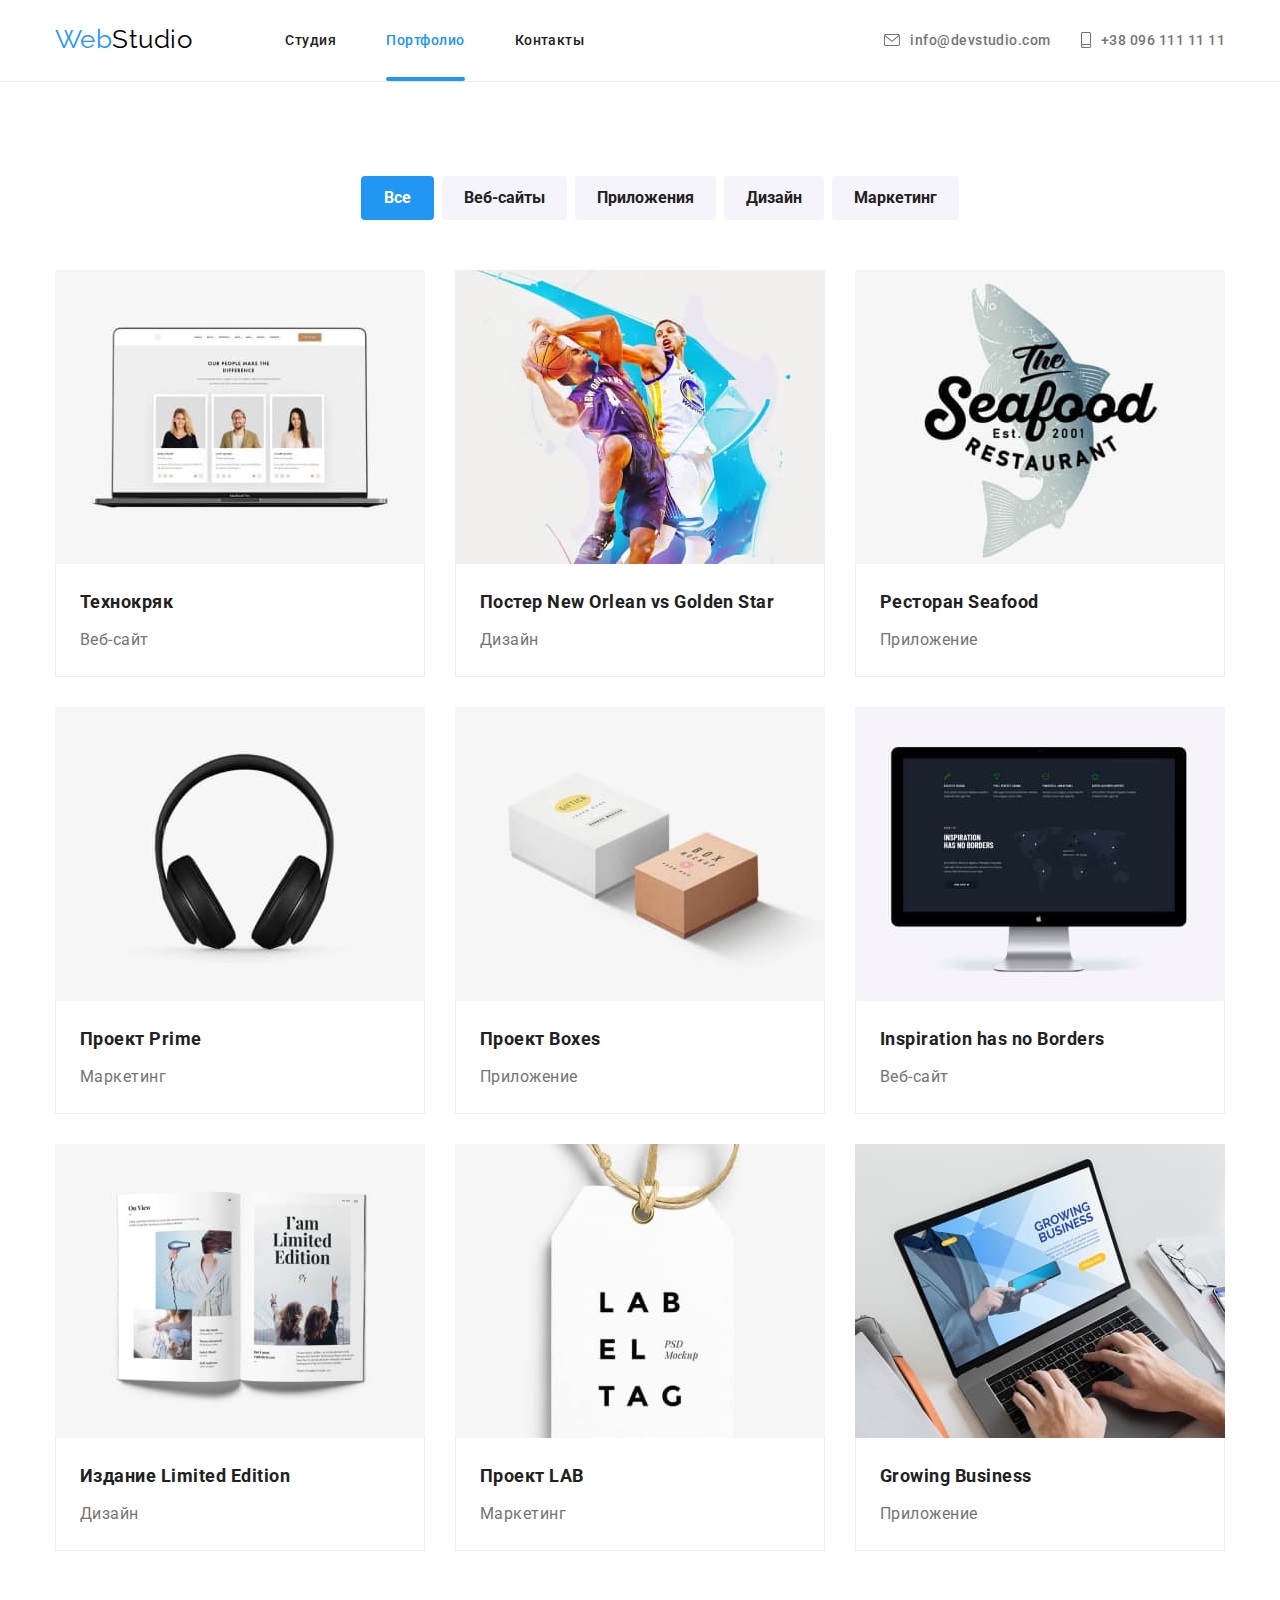
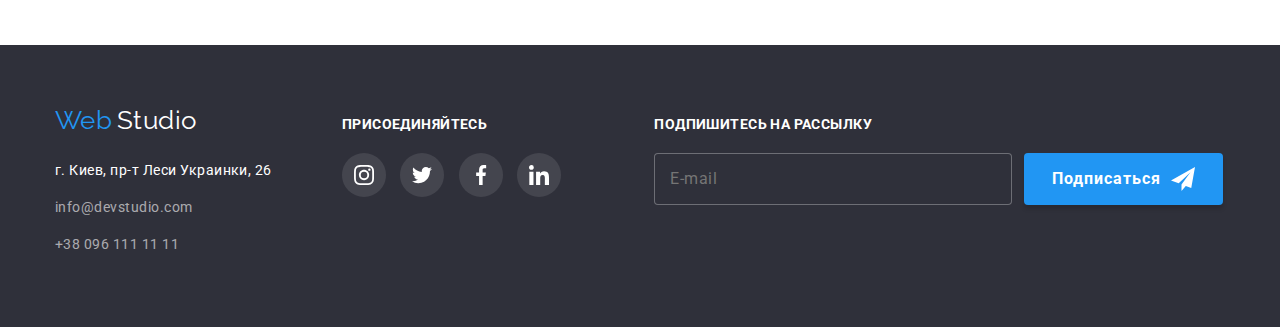
==== commit 4a598f9d: "ДЗ 8" ====
--- a/portfolio.html
+++ b/portfolio.html
@@ -52,24 +52,25 @@
                         +38 096 111 11 11</a>
                 </li>
             </ul>
+            <div class="menu__button">
+                <button type="button" class="menu__btn" data-menu-button>
+                    <svg class="menu__icon" width="40" height="40">
+                        <use class="icon-open" href="./images/symbol-defs.svg#iconmenu_40px"></use>
+                        <use class="icon-close" href="./images/symbol-defs.svg#iconclose_40px"></use>
+                    </svg>
+                </button>
+            </div>
         </div>
         <!--меню мобилки-->
-        <div class="menu__button">
-            <button type="button" class="menu__btn" data-menu-button>
-                <svg class="menu__icon" width="40" height="40">
-                    <use class="icon-open" href="./images/symbol-defs.svg#iconmenu_40px"></use>
-                    <use class="icon-close" href="./images/symbol-defs.svg#iconclose_40px"></use>
-                </svg>
-            </button>
-        </div>
+        
     
         <div class="mobile-menu" data-menu>
             <ul class="mobile-menu__nav">
                 <li class="mobile-menu__item">
-                    <a href="./index.html" class="mobile-menu__link current">Студия</a>
+                    <a href="./index.html" class="mobile-menu__link">Студия</a>
                 </li>
                 <li class="mobile-menu__item">
-                    <a href="./portfolio.html" class="mobile-menu__link">Портфолио</a>
+                    <a href="./portfolio.html" class="mobile-menu__link current">Портфолио</a>
                 </li>
                 <li class="mobile-menu__item">
                     <a href="" class="mobile-menu__link">Контакты</a>
--- a/css/styles.min.css
+++ b/css/styles.min.css
@@ -1,2 +1,2 @@
-:root{--dominant-tex-color: #757575;--title-color: #212121;--accent-color: #2196f3;--background-color: #ffffff;--logo-color: #000000;--color-white: #ffffff;--background-hero-color: #2f303a;--button-active-color: #188ce8;--box-backgroun-color: #f5f4fa;--contact-footer-color: rgba(255, 255, 255, 0.6);--contact-header-color: #757575;--background-footer-color: #2f303a;--color-client: #afb1b8}.visually-hidden{position:absolute !important;clip:rect(1px 1px 1px 1px);clip:rect(1px, 1px, 1px, 1px);padding:0 !important;border:0 !important;height:1px !important;width:1px !important;overflow:hidden}body{background-color:var(--background-color);font-family:Roboto, sans-serif;font-style:normal;font-weight:normal;color:var(--dominant-tex-color);line-height:1.2;letter-spacing:0.03em}a{text-decoration:none}li{list-style-type:none}h1,h2,h3,h4,h5,h6,p{margin:0}img{display:block;max-width:100%;height:auto}.container{margin-left:auto;margin-right:auto;width:100%;padding-left:15px;padding-right:15px}@media screen and (min-width: 480px){.container{max-width:480px}}@media screen and (min-width: 768px){.container{max-width:748px}}@media screen and (min-width: 1200px){.container{max-width:1200px}}.section{padding-top:94px;padding-bottom:94px}@media screen and (max-width: 1199.98px){.section{padding:60px 0 60px 0}}.backdrop{position:fixed;top:0;left:0;width:100%;height:100%;background-color:rgba(0,0,0,0.2);transition-duration:250ms;transition-timing-function:cubic-bezier(0.4, 0, 0.2, 1);opacity:1;overflow-y:scroll;visibility:visible;z-index:99999}.backdrop.is-hidden{opacity:0;pointer-events:none}.modal{position:fixed;top:50%;left:50%;transform:translate(-50%, -50%);width:100%;padding:40px;overflow-y:scroll;background-color:var(--color-white)}@media screen and (min-width: 480px){.modal{width:450px;height:609px;overflow-y:visible}}@media screen and (min-width: 1200px){.modal{width:528px;height:581px;overflow-y:visible}}.modal__btn{position:absolute;top:0;right:0;margin-top:8px;margin-right:8px;height:30px;width:30px;border:none;outline:none;cursor:pointer;border-radius:50%;background-color:var(--color-white);border:1px solid rgba(0,0,0,0.1);transition-duration:250ms;transition-timing-function:cubic-bezier(0.4, 0, 0.2, 1)}.modal__icon{height:11px;width:11px}.modal__btn:hover,.modal__btn:focus{fill:var(--accent-color)}.modal__text{font-weight:700;font-size:20px;line-height:1.15;letter-spacing:0.03em;margin-bottom:12px;color:var(--title-color)}.modal__form{transition-duration:250ms;transition-timing-function:cubic-bezier(0.4, 0, 0.2, 1)}.modal__unit{flex-direction:column;margin-bottom:10px}.modal__label{font-size:12px;line-height:14px;letter-spacing:0.01em;color:var(--dominant-tex-color)}.modal__input{width:100%;height:40px;border:1px solid rgba(33,33,33,0.2);box-sizing:border-box;border-radius:4px;padding-left:42px;margin-top:4px;background:var(--color-white);cursor:pointer;outline:none;transition-property:border;transition-duration:250ms;transition-timing-function:cubic-bezier(0.4, 0, 0.2, 1)}.modal__input:focus,.modal__input:hover{border:1px solid var(--accent-color)}.modal__coment{width:100%;height:120px;margin-top:4px;padding-left:16px;padding-top:12px;padding-right:16px;padding-bottom:12px;border:1px solid rgba(33,33,33,0.2);box-sizing:border-box;border-radius:4px;background:var(--color-white);box-shadow:0px 1px 3px rgba(0,0,0,0.12),0px 1px 1px rgba(0,0,0,0.14),0px 2px 1px rgba(0,0,0,0.2);cursor:pointer;outline:none;resize:none}.modal__coment:focus,.modal__coment:hover{border:1px solid var(--accent-color)}.modal__block{position:relative}.modal__form-icon{position:absolute;left:12px;top:50%;transform:translateY(-50%);transition-property:fill;transition-duration:250ms;transition-timing-function:cubic-bezier(0.4, 0, 0.2, 1)}.modal__input:focus+.modal__form-icon{fill:var(--accent-color)}.modal__checkbox-icon{display:inline-block;width:16px;height:15px;border:2px solid black;border-radius:4px;margin-right:7px}.modal__checkbox:checked+.modal__checkbox-icon{background-color:var(--accent-color);background-image:url(../images/icon/icon-check.svg);background-size:contain;background-origin:border-box;border-color:var(--accent-color)}.modal__checkbox{position:absolute;width:1px;height:1px;margin:-1px;border:0;padding:0;clip:rect(0 0 0 0);overflow:hidden}.modal__policy{display:flex;align-items:center;font-size:12px;letter-spacing:0.03em;color:var(--contact-header-color);margin-top:20px;cursor:pointer}.modal__button{display:block;margin-right:auto;margin-left:auto;margin-top:30px;padding:10px 55px;font-size:16px;line-height:1.87;font-weight:700;letter-spacing:0.06em;background-color:var(--accent-color);color:var(--color-white);border:none;border-radius:4px;cursor:pointer;transition-property:background-color, color;transition-duration:250ms;transition-timing-function:cubic-bezier(0.4, 0, 0.2, 1)}.modal-button:hover,.modal-button:focus{background-color:var(--button-active-color)}.modal__link{margin-left:10px;line-height:1.71;letter-spacing:0.03em;text-decoration:underline;color:var(--accent-color);transition-property:color;transition-duration:250ms;transition-timing-function:cubic-bezier(0.4, 0, 0.2, 1)}.project__thumb::before{content:"";display:inline-block;position:absolute;top:0px;left:0px;width:100%;height:100%}.project__thumb{position:relative;overflow:hidden}.project__card:hover .project__thumb::before,.project__card:hover .project__overlay{transform:translateY(0)}.project__card:focus .project__thumb::before,.project__card:focus .project__overlay{transform:translateY(0)}.project__overlay{content:"";display:inline-block;position:absolute;top:0px;left:0px;width:100%;height:100%;background-color:rgba(33,150,243,0.9);font-family:Roboto;font-style:normal;font-weight:normal;font-size:18px;line-height:28px;letter-spacing:0.03em;color:var(--color-white);transition-property:transform, background-color;transform:translateY(101%);transition-duration:250ms;transition-timing-function:cubic-bezier(0.4, 0, 0.2, 1)}.project__text{position:absolute;top:0;left:0;width:100%;font-family:Roboto;font-size:18px;line-height:1.56;letter-spacing:0.03em;text-align:left;padding:63px 24px;color:var(--white-color)}@media screen and (max-width: 479.98px){.project__text{font-size:15px;padding:10px}}.project__title{font-weight:bold;font-size:18px;line-height:2;color:var(--title-color);margin-bottom:4px;font-family:Roboto;font-style:normal;font-weight:bold;font-size:18px;line-height:36px}.project__subtitle{font-size:16px;line-height:2}.navigation__logo__web{color:var(--accent-color);font-family:Raleway, sans-serif;font-size:26px;line-height:1.2}.navigation__logo__studio{color:var(--logo-color);font-family:Raleway, sans-serif;font-size:26px;line-height:1.2}@media screen and (min-width: 768px){.navigation__logo{margin-right:88px;padding-top:24px;padding-bottom:25px;display:flex}}@media screen and (min-width: 1200px){.navigation__logo{margin-right:93px;padding-top:24px;padding-bottom:25px;display:flex}}.clients__link{display:flex;justify-content:center;align-items:center;height:90px;border:1px solid #afb1b8;border-radius:4px;fill:var(--color-client);transition-property:fill, border;transition-duration:250ms;transition-timing-function:cubic-bezier(0.4, 0, 0.2, 1)}.clients{margin:0px}@media screen and (max-width: 767.98px){.clients{margin-top:-30px;margin-left:-30px;padding:0px}}@media screen and (max-width: 1199.98px){.clients{display:flex;flex-wrap:wrap;padding:0px}}@media screen and (min-width: 1200px){.clients{display:flex;justify-content:center;padding:0px}}@media screen and (max-width: 767.98px){.clients__item{flex-basis:calc(100% / 2 - 30px);margin-left:30px;margin-top:30px}}@media screen and (min-width: 768px){.clients__item{flex-basis:calc(100% / 3 - 30px);margin-top:30px;margin-left:30px}}@media screen and (min-width: 1200px){.clients__item{margin:0px}}@media screen and (min-width: 1200px){.clients__item:not(:last-child){margin-right:30px}}.clients__link:focus,.clients__link:hover{border:1px solid var(--accent-color);fill:var(--accent-color)}.page-footer{background-color:var(--background-footer-color);padding-top:60px;padding-bottom:60px}@media screen and (min-width: 768px) and (max-width: 1199.98px){.footer{display:flex;justify-content:center;flex-wrap:wrap}}@media screen and (min-width: 1200px){.footer{display:flex;align-items:baseline}}@media screen and (max-width: 767.98px){.footer{text-align:center}}.footer__web{color:var(--accent-color);font-family:Raleway, sans-serif;font-size:26px;line-height:1.2}.footer__studio{color:var(--color-white);font-family:Raleway, sans-serif;font-size:26px;line-height:1.2}@media screen and (min-width: 768px) and (max-width: 1199.98px){.footer__list{margin-right:165px;margin-bottom:60px;text-align:center}}@media screen and (min-width: 1200px){.footer__list{margin-right:70px}}.footer__address{font-size:14px;line-height:2;color:var(--color-white);font-style:normal;padding-left:0px;margin-bottom:9px;transition-property:color;transition-duration:250ms;transition-timing-function:cubic-bezier(0.4, 0, 0.2, 1)}.footer__find{padding:0px;margin-top:20px;margin-bottom:0px}.footer__contact{font-size:14px;line-height:1.7;color:var(--contact-footer-color);font-style:normal;transition-property:color;transition-duration:250ms;transition-timing-function:cubic-bezier(0.4, 0, 0.2, 1)}.footer__address:hover,.footer__address:focus,.footer__contact:hover,.footer__contact:focus{color:var(--accent-color)}.footer__social-icons{padding:0%;margin:0px}.footer__social-title{font-family:Roboto;font-style:normal;font-weight:bold;font-size:14px;letter-spacing:0.03em;text-transform:uppercase;color:var(--background-color);margin-bottom:20px}@media screen and (min-width: 768px){.footer__social-title{margin-top:0px;text-align:center}}@media screen and (min-width: 1200px){.footer__social-title{display:flex}}.footer__social{margin-bottom:60px}@media screen and (min-width: 1200px){.footer__social{margin-right:93px}}.footer__icons{display:inline-block;justify-content:center;align-items:center}.footer__icons:not(:last-child){margin-right:10px}.footer__social-link{display:flex;justify-content:center;align-items:center;width:44px;height:44px;border-radius:50%;background-color:rgba(255,255,255,0.1);transition-property:background-color, fill;transition-duration:250ms;transition-timing-function:cubic-bezier(0.4, 0, 0.2, 1)}.footer__icon{fill:var(--background-color)}.footer__social-link:hover,.footer__social-link:focus{background-color:var(--accent-color)}@media screen and (min-width: 480px) and (max-width: 1199.98px){.footer__form{display:inline-block;text-align:center}}@media screen and (min-width: 1200px){.footer__form{display:flex}}.footer__form-input{border:1px solid rgba(255,255,255,0.3);color:rgba(255,255,255,0.6);background-color:var(--background-footer-color);border-radius:4px;padding:15px;line-height:1.25;letter-spacing:0.03em}@media screen and (min-width: 480px) and (max-width: 1199px){.footer__form-input{width:450px;height:50px}}@media screen and (min-width: 1200px){.footer__form-input{margin-right:12px;width:358px}}.footer__button{display:flex;align-items:center;text-align:center;letter-spacing:0.06em;color:var(--color-white);padding:10px 28px 10px 28px;font-weight:700;font-size:16px;line-height:30px;background-color:var(--accent-color);box-shadow:0px 4px 4px rgba(0,0,0,0.15);border-radius:4px;cursor:pointer;border:none;transition-property:background-color, color;transition-duration:250ms;transition-timing-function:cubic-bezier(0.4, 0, 0.2, 1)}@media screen and (max-width: 1199px){.footer__button{margin-top:20px;margin-left:auto;margin-right:auto}}.footer-button:hover,.footer-button:focus{background-color:var(--button-active-color)}.footer__form-icon{margin-left:10px;fill:var(--color-white)}.hero-content__button{display:inline-block;padding:10px 32px;color:var(--color-white);font-family:inherit;background-color:var(--accent-color);font-weight:bold;font-size:16px;line-height:2;cursor:pointer;border-radius:4px;border:none;transition-property:color, background-color;transition-duration:250ms;transition-timing-function:cubic-bezier(0.4, 0, 0.2, 1)}.button-hero:hover,.button-hero:focus{background-color:var(--button-active-color)}.hero{background-color:var(--background-hero-color);text-align:center;display:flex;align-items:center}.overlay{max-width:1600px;margin-left:auto;margin-right:auto;background-image:linear-gradient(to right, rgba(47,48,58,0.4), rgba(47,48,58,0.4)),url("../images/hero/hero.mobile.jpg");background-repeat:no-repeat;background-position:center;background-size:cover}@media screen and (min-width: 480px){.overlay{height:400px;padding-top:118px;padding-bottom:118px}}@media screen and (min-width: 768px){.overlay{height:400px;padding-top:118px;padding-bottom:118px}}@media screen and (min-width: 1200px){.overlay{height:600px;padding-top:200px;padding-bottom:200px}}@media (min-device-pixel-ratio: 2), (min-resolution: 192dpi), (min-resolution: 2dppx){.overlay{background-image:linear-gradient(to right, rgba(47,48,58,0.4), rgba(47,48,58,0.4)),url("../images/hero/hero.mobile@2x.jpg")}}@media screen and (min-width: 768px){.overlay{background-image:linear-gradient(to right, rgba(47,48,58,0.4), rgba(47,48,58,0.4)),url("../images/hero/hero.tablet.jpg")}}@media screen and (min-width: 768px) and (min-device-pixel-ratio: 2), screen and (min-width: 768px) and (min-resolution: 192dpi), screen and (min-width: 768px) and (min-resolution: 2dppx){.overlay{background-image:linear-gradient(to right, rgba(47,48,58,0.4), rgba(47,48,58,0.4)),url("../images/hero/hero.tablet@2x.jpg")}}@media screen and (min-width: 1200px){.overlay{background-image:linear-gradient(to right, rgba(47,48,58,0.4), rgba(47,48,58,0.4)),url("../images/hero/hero.desktop.jpg")}}@media screen and (min-width: 1200px) and (min-device-pixel-ratio: 2), screen and (min-width: 1200px) and (min-resolution: 192dpi), screen and (min-width: 1200px) and (min-resolution: 2dppx){.overlay{background-image:linear-gradient(to right, rgba(47,48,58,0.4), rgba(47,48,58,0.4)),url("../images/hero/hero.desktop@2x.jpg")}}.hero .container{display:flex;align-items:center;justify-content:center}@media screen and (max-width: 479.98px){.hero .container{padding:118px}}@media screen and (min-width: 480px){.hero-content{max-width:360px}}@media screen and (min-width: 768px){.hero-content{max-width:360px}}@media screen and (min-width: 1200px){.hero-content{max-width:696px}}.hero-content__title{margin-top:0;margin-bottom:30px;color:var(--color-white);font-weight:900;line-height:1.4;letter-spacing:0.06em;text-transform:uppercase}@media screen and (max-width: 767.98px){.hero-content__title{font-size:26px;line-height:42px}}@media screen and (min-width: 768px){.hero-content__title{font-size:26px;line-height:42px}}@media screen and (min-width: 1200px){.hero-content__title{font-size:44px;line-height:60px}}.title{font-weight:bold;line-height:1.2;color:var(--title-color);text-align:center;margin-top:0px}@media screen and (max-width: 767.98px){.title{font-size:28px;line-height:33px}}@media screen and (min-width: 768px){.title{font-size:28px;line-height:33px}}@media screen and (max-width: 1199.98px){.title{margin-bottom:30px}}@media screen and (min-width: 1200px){.title{font-size:36px;line-height:42px;margin-bottom:50px}}.container.header{display:flex;align-items:center;justify-content:space-between;height:60px}.site-nav__link{position:relative;display:block;color:var(--title-color);font-weight:500;font-size:14px;line-height:1.2;padding-top:32px;padding-bottom:32px;transition-property:color;transition-duration:250ms;transition-timing-function:cubic-bezier(0.4, 0, 0.2, 1)}.site-nav__link.curent{color:var(--accent-color)}.link.curent::after{content:"";position:absolute;left:0;bottom:0px;display:inline-block;width:100%;height:4px;background-color:var(--accent-color);border-radius:2px}.item:hover,.item:focus,.link:hover,.link:focus{color:var(--accent-color)}.item{color:var(--contact-header-color);font-weight:500;font-size:14px;line-height:1.2;margin:0;padding-top:32px;padding-bottom:32px}.page-header{border-bottom:1px solid #ececec}@media screen and (max-width: 767.98px){.page-header .container{padding:15px;margin:auto}}@media screen and (min-width: 768px){.page-header .container{display:flex;justify-content:space-between}}@media screen and (min-width: 1200px){.page-header .container{display:flex}}@media screen and (min-width: 768px){.navigation{display:flex;justify-content:space-between}}@media screen and (min-width: 1200px){.navigation{display:flex;align-items:center;margin-right:auto}}@media screen and (max-width: 767.98px){.site{display:none}}@media screen and (min-width: 768px){.site{display:flex;padding-left:0px;margin:0px}}@media screen and (max-width: 767.98px){.site-contact{display:none}}@media screen and (min-width: 768px){.site-contact{margin:0px}}@media screen and (min-width: 1200px){.site-contact{display:flex;padding:0px;margin:0px}}@media screen and (min-width: 768px){.site__link:not(:last-child){margin-right:50px}}@media screen and (min-width: 1200px){.site__link:not(:last-child){margin-right:50px}}@media screen and (min-width: 768px){.com-nav{display:flex;padding-left:0px;justify-content:flex;margin-top:32px;margin-bottom:32px}}.site-item:not(:last-child){margin-right:50px}@media screen and (min-width: 768px){.site__link-contact:not(:last-child){margin-bottom:10px}}@media screen and (min-width: 1200px){.site__link-contact:not(:last-child){margin-right:30px;margin-bottom:0px}}.contact-list{display:flex;margin-left:auto}@media screen and (max-width: 1199.98px){.site__contact.mail{padding-top:21px}}@media screen and (max-width: 1199.98px){.site__contact.tell{padding-bottom:21px}}.site__contact{font-family:inherit;font-weight:500;color:var(--secondary-text-color);text-decoration:none;cursor:pointer;transition-property:fill, color;transition-duration:250ms;transition-timing-function:cubic-bezier(0.4, 0, 0.2, 1)}@media screen and (min-width: 768px){.site__contact{display:flex;align-items:center;font-size:12px;line-height:14px}}@media screen and (min-width: 1200px){.site__contact{display:flex;justify-content:center;align-items:center;padding-top:32px;padding-bottom:32px;font-size:14px;line-height:16px}}.site__contact:focus{color:#2196f3}.site__icon{margin-right:10px;fill:currentColor}.site__link:hover,.site__link:focus{color:var(--button-active-color)}.filter{display:flex;justify-content:center;margin:0px}@media screen and (max-width: 767.98px){.filter{margin-bottom:40px}}@media screen and (max-width: 1199.98px){.filter{margin-bottom:30px}}@media screen and (min-width: 1199.98px){.filter{margin-bottom:50px}}@media screen and (max-width: 767.98px){.filter{flex-wrap:wrap;justify-content:flex-start;padding:0px}}.filter__item{height:44px;list-style:none;border:none}.filter__item:not(:last-child){margin-right:8px}@media screen and (max-width: 767.98px){.filter__item:not(:last-child){margin-bottom:21px}}.filter__item .filter__button.curent{background-color:var(--accent-color);color:var(--color-white)}.filter__button{display:inline-block;padding:6px 22px;min-width:73px;border-radius:4px;color:var(--title-color);font-family:inherit;background-color:var(--box-backgroun-color);font-weight:bold;font-size:16px;line-height:2;cursor:pointer;text-align:center;border:none;transition-property:background-color, color, box-shadow;transition-duration:250ms;transition-timing-function:cubic-bezier(0.4, 0, 0.2, 1)}.filter__button:hover,.filter__button:focus{color:var(--color-white);background-color:var(--accent-color);box-shadow:0px 3px 1px rgba(0,0,0,0.1),0px 1px 2px rgba(0,0,0,0.08),0px 2px 2px rgba(0,0,0,0.12)}.project{display:flex;flex-wrap:wrap;padding:0px;margin:0px;margin-left:-30px;margin-top:-30px}.project__item{margin-left:30px;margin-top:30px}@media screen and (max-width: 767.98px){.project__item{width:100%;max-width:450px}}@media screen and (min-width: 768px) and (max-width: 1199.98px){.project__item{flex-basis:calc(100% / 2 - 30px);max-width:354px;height:440px}}.project__card{color:var(--contact-header-color);display:block;text-decoration:none}.project__card:hover,.project__card:focus{box-shadow:0px 1px 1px rgba(0,0,0,0.12),0px 4px 4px rgba(0,0,0,0.06),1px 4px 6px rgba(0,0,0,0.16)}.project__box{border-bottom:1px solid #eeeeee;border-right:1px solid #eeeeee;border-left:1px solid #eeeeee;padding-top:20px;padding-right:24px;padding-bottom:20px;padding-left:24px}@media screen and (min-width: 768px) and (max-width: 1199.98px){.project__box{min-height:143px}}.value{padding:0px;margin:0px}@media screen and (min-width: 768px){.value{display:flex;flex-wrap:wrap;margin-right:-30px;margin-bottom:-30px}}@media screen and (min-width: 1200px){.value{display:flex}}@media screen and (min-width: 768px){.value__item{width:calc((100% - 2 * 30px) / 2);margin-right:30px;margin-bottom:30px}}@media screen and (min-width: 1200px){.value__item{flex-basis:calc(100% / 4 - 30px)}}@media screen and (min-width: 1200px){.value__item:not(:last-child){margin-right:30px}}.value__title{display:flex;height:120px;background:#f5f4fa;border-radius:4px;margin-bottom:30px;justify-content:center;align-items:center;background-color:var(--box-backgroun-color)}.value__subtitle{font-weight:bold;font-size:14px;line-height:1.1;color:var(--title-color);text-transform:uppercase;margin-bottom:10px}@media screen and (max-width: 767.98px){.value__subtitle{text-align:center}}.value__text{font-size:14px;line-height:1.7}@media screen and (max-width: 767.98px){.value__text{margin-bottom:30px}}.section-title{padding-top:0px}@media screen and (max-width: 1199px){.section-title{display:none}}.work{padding:0px;margin:0px}.work__item{position:relative;flex-basis:calc((100% - 3 * 30px) / 3);margin-left:30px;margin-top:50px}.work__title{position:absolute;width:100%;height:25%;top:75%;background-color:rgba(47,48,58,0.8);opacity:0.8;display:flex;align-items:center;justify-content:center}.work__text{font-weight:700;font-size:14px;line-height:16px;letter-spacing:0.03em;text-transform:uppercase;color:var(--color-white)}.grid{display:flex;flex-wrap:wrap;margin-left:-30px;margin-top:-50px}.team{padding:0px;margin:0px}@media screen and (min-width: 768px){.team{display:flex;flex-wrap:wrap;justify-content:center;margin-right:-30px;margin-bottom:-30px}}@media screen and (min-width: 1200px){.team{display:flex;flex-wrap:wrap;justify-content:center;margin-right:0px}}@media screen and (min-width: 768px) and (max-width: 1199.98px){.team__list{flex-basis:calc((100% - 3 * 30px) / 2);margin-right:30px;margin-bottom:30px}}@media screen and (max-width: 767.98px){.team__list:not(:last-child){margin-bottom:30px}}@media screen and (min-width: 1200px){.team__list:not(:last-child){margin-right:30px}}.team__signature{padding-top:30px;padding-left:24px;padding-bottom:30px;padding-right:24px;text-align:center;background:var(--color-white);box-shadow:0px 1px 3px rgba(0,0,0,0.12),0px 1px 1px rgba(0,0,0,0.14),0px 2px 1px rgba(0,0,0,0.2);border-radius:0px 0px 4px 4px}.team__title{font-weight:500;font-size:16px;line-height:1.2;color:var(--title-color)}.team__responsibilities{font-size:16px;line-height:1.2;margin-top:10px}.box{background-color:var(--box-backgroun-color)}.box .section{padding-top:94px;padding-bottom:94px}@media screen and (max-width: 1199.98px){.box .section{padding:60px 0 60px 0}}.team__social{display:flex;padding-left:0px;justify-content:center;align-items:center;margin-top:16px}.team__icon{display:flex;height:44px;width:44px;justify-content:center;align-items:center;border-radius:50%;fill:var(--color-client);transition-property:background-color, fill;transition-duration:250ms;transition-timing-function:cubic-bezier(0.4, 0, 0.2, 1)}.team__icon:not(first-child){margin-right:10px}.team__icon:hover,.team__icon:focus{background-color:var(--accent-color);fill:var(--background-color)}@media screen and (max-width: 767.98px){.menu__button{position:absolute;right:15px;top:10px;z-index:106}}@media screen and (min-width: 768px){.menu__button{display:none}}@media screen and (max-width: 767.98px){.menu__btn{top:0px;background-color:rgba(255,255,255,0.02);border:none;transition-duration:250ms;transition-timing-function:cubic-bezier(0.4, 0, 0.2, 1);fill:#212121}}.menu__btn.is-open{position:fixed;top:10px;right:15px}@media screen and (max-width: 767.98px){.menu__btn:focus,.menu__btn:hover{fill:#2196f3;transition-duration:250ms}}@media screen and (max-width: 767.98px){.icon-close{display:none}}.is-open .icon-close{display:block}.is-open .icon-open{display:none}@media screen and (max-width: 767.98px){.mobile-menu{position:fixed;left:0;top:100%;width:100vw;height:100vh;padding:28px 63px 28px 20px;background-color:#fff;box-shadow:0px 4px 8px rgba(0,0,0,0.04),0px 2px 4px rgba(0,0,0,0.08),0px 1px 3px rgba(0,0,0,0.16);transition-duration:250ms;transition-timing-function:cubic-bezier(0.55, 0.055, 0.675, 0.19);z-index:105;display:flex;flex-direction:column;justify-content:space-between;overflow-y:scroll}}@media screen and (max-width: 767.98px){.mobile-menu.is-open{top:0%}}@media screen and (max-width: 767.98px){.mobile-menu.is-open{top:0%}}@media screen and (min-width: 768px){.mobile-menu{display:none}}@media screen and (min-width: 1200px){.mobile-menu{display:none}}@media screen and (max-width: 767.98px){.mobile-menu__item:not(:last-child){margin-bottom:32px}}@media screen and (max-width: 767.98px){.mobile-menu__item .current{color:#2196f3}}@media screen and (max-width: 479.98px){.mobile-menu__link{font-weight:500;font-size:20px;line-height:1.18;letter-spacing:0.02em;color:#212121}}@media screen and (min-width: 480px) and (max-width: 767.98px){.mobile-menu__link{font-weight:500;font-size:40px;line-height:1.18;letter-spacing:0.02em;color:#212121}}@media screen and (max-width: 767.98px){.mobile-social{left:auto;bottom:0}}@media screen and (max-width: 767.98px){.connection-menu{margin-bottom:64px}}@media screen and (max-width: 767.98px){.connection-menu__item:not(:last-child){margin-bottom:32px}}@media screen and (max-width: 479.98px){.connection-menu__tel{font-weight:500;font-size:20px;line-height:1.18;color:#2196f3}}@media screen and (min-width: 480px) and (max-width: 767.98px){.connection-menu__tel{font-weight:500;font-size:34px;line-height:1.18;color:#2196f3}}@media screen and (max-width: 479px){.connection-menu__mail{font-weight:500;font-size:14px;line-height:1.17x;color:#757575}}@media screen and (max-width: 767.98px){.connection-menu__mail{font-weight:500;font-size:24px;line-height:1.17x;color:#757575}}@media screen and (max-width: 767.98px){.social-menu{display:flex;padding-bottom:40px;flex-wrap:wrap}}@media screen and (max-width: 767px){.social-menu__item:not(:last-child){padding-right:10px;border-right:1px solid rgba(33,33,33,0.2);margin-right:10px}}@media screen and (max-width: 479px){.social-menu__link{font-weight:500;font-size:18px;line-height:1.22;color:#2196f3}}@media screen and (min-width: 480px){.social-menu__link{font-weight:500;font-size:18px;line-height:1.22;color:#2196f3}}
+:root{--dominant-tex-color: #757575;--title-color: #212121;--accent-color: #2196f3;--background-color: #ffffff;--logo-color: #000000;--color-white: #ffffff;--background-hero-color: #2f303a;--button-active-color: #188ce8;--box-backgroun-color: #f5f4fa;--contact-footer-color: rgba(255, 255, 255, 0.6);--contact-header-color: #757575;--background-footer-color: #2f303a;--color-client: #afb1b8}.visually-hidden{position:absolute !important;clip:rect(1px 1px 1px 1px);clip:rect(1px, 1px, 1px, 1px);padding:0 !important;border:0 !important;height:1px !important;width:1px !important;overflow:hidden}body{background-color:var(--background-color);font-family:Roboto, sans-serif;font-style:normal;font-weight:normal;color:var(--dominant-tex-color);line-height:1.2;letter-spacing:0.03em}a{text-decoration:none}li{list-style-type:none}h1,h2,h3,h4,h5,h6,p{margin:0}img{display:block;max-width:100%;height:auto}.container{margin-left:auto;margin-right:auto;width:100%;padding-left:15px;padding-right:15px}@media screen and (min-width: 480px){.container{max-width:480px}}@media screen and (min-width: 768px){.container{max-width:748px}}@media screen and (min-width: 1200px){.container{max-width:1200px}}.section{padding-top:94px;padding-bottom:94px}@media screen and (max-width: 1199.98px){.section{padding:60px 0 60px 0}}.backdrop{position:fixed;top:0;left:0;width:100%;height:100%;background-color:rgba(0,0,0,0.2);transition-duration:250ms;transition-timing-function:cubic-bezier(0.4, 0, 0.2, 1);opacity:1;overflow-y:scroll;visibility:visible;z-index:99999}.backdrop.is-hidden{opacity:0;pointer-events:none}.modal{position:fixed;top:50%;left:50%;transform:translate(-50%, -50%);width:100%;padding:40px;overflow-y:scroll;background-color:var(--color-white)}@media screen and (min-width: 480px){.modal{width:450px;height:609px;overflow-y:visible}}@media screen and (min-width: 1200px){.modal{width:528px;height:581px;overflow-y:visible}}.modal__btn{position:absolute;top:0;right:0;margin-top:8px;margin-right:8px;height:30px;width:30px;border:none;outline:none;cursor:pointer;border-radius:50%;background-color:var(--color-white);border:1px solid rgba(0,0,0,0.1);transition-duration:250ms;transition-timing-function:cubic-bezier(0.4, 0, 0.2, 1)}.modal__icon{height:11px;width:11px}.modal__btn:hover,.modal__btn:focus{fill:var(--accent-color)}.modal__text{font-weight:700;font-size:20px;line-height:1.15;letter-spacing:0.03em;margin-bottom:12px;color:var(--title-color)}.modal__form{transition-duration:250ms;transition-timing-function:cubic-bezier(0.4, 0, 0.2, 1)}.modal__unit{flex-direction:column;margin-bottom:10px}.modal__label{font-size:12px;line-height:14px;letter-spacing:0.01em;color:var(--dominant-tex-color)}.modal__input{width:100%;height:40px;border:1px solid rgba(33,33,33,0.2);box-sizing:border-box;border-radius:4px;padding-left:42px;margin-top:4px;background:var(--color-white);cursor:pointer;outline:none;transition-property:border;transition-duration:250ms;transition-timing-function:cubic-bezier(0.4, 0, 0.2, 1)}.modal__input:focus,.modal__input:hover{border:1px solid var(--accent-color)}.modal__coment{width:100%;height:120px;margin-top:4px;padding-left:16px;padding-top:12px;padding-right:16px;padding-bottom:12px;border:1px solid rgba(33,33,33,0.2);box-sizing:border-box;border-radius:4px;background:var(--color-white);box-shadow:0px 1px 3px rgba(0,0,0,0.12),0px 1px 1px rgba(0,0,0,0.14),0px 2px 1px rgba(0,0,0,0.2);cursor:pointer;outline:none;resize:none}.modal__coment:focus,.modal__coment:hover{border:1px solid var(--accent-color)}.modal__block{position:relative}.modal__form-icon{position:absolute;left:12px;top:50%;transform:translateY(-50%);transition-property:fill;transition-duration:250ms;transition-timing-function:cubic-bezier(0.4, 0, 0.2, 1)}.modal__input:focus+.modal__form-icon{fill:var(--accent-color)}.modal__checkbox-icon{display:inline-block;width:16px;height:15px;border:2px solid black;border-radius:4px;margin-right:7px}.modal__checkbox:checked+.modal__checkbox-icon{background-color:var(--accent-color);background-image:url(../images/icon/icon-check.svg);background-size:contain;background-origin:border-box;border-color:var(--accent-color)}.modal__checkbox{position:absolute;width:1px;height:1px;margin:-1px;border:0;padding:0;clip:rect(0 0 0 0);overflow:hidden}.modal__policy{display:flex;align-items:center;font-size:12px;letter-spacing:0.03em;color:var(--contact-header-color);margin-top:20px;cursor:pointer}.modal__button{display:block;margin-right:auto;margin-left:auto;margin-top:30px;padding:10px 55px;font-size:16px;line-height:1.87;font-weight:700;letter-spacing:0.06em;background-color:var(--accent-color);color:var(--color-white);border:none;border-radius:4px;cursor:pointer;transition-property:background-color, color;transition-duration:250ms;transition-timing-function:cubic-bezier(0.4, 0, 0.2, 1)}.modal-button:hover,.modal-button:focus{background-color:var(--button-active-color)}.modal__link{margin-left:10px;line-height:1.71;letter-spacing:0.03em;text-decoration:underline;color:var(--accent-color);transition-property:color;transition-duration:250ms;transition-timing-function:cubic-bezier(0.4, 0, 0.2, 1)}.project__thumb::before{content:"";display:inline-block;position:absolute;top:0px;left:0px;width:100%;height:100%}.project__thumb{position:relative;overflow:hidden}.project__card:hover .project__thumb::before,.project__card:hover .project__overlay{transform:translateY(0)}.project__card:focus .project__thumb::before,.project__card:focus .project__overlay{transform:translateY(0)}.project__overlay{content:"";display:inline-block;position:absolute;top:0px;left:0px;width:100%;height:100%;background-color:rgba(33,150,243,0.9);font-family:Roboto;font-style:normal;font-weight:normal;font-size:18px;line-height:28px;letter-spacing:0.03em;color:var(--color-white);transition-property:transform, background-color;transform:translateY(101%);transition-duration:250ms;transition-timing-function:cubic-bezier(0.4, 0, 0.2, 1)}.project__text{position:absolute;top:0;left:0;width:100%;font-family:Roboto;font-size:18px;line-height:1.56;letter-spacing:0.03em;text-align:left;padding:63px 24px;color:var(--white-color)}@media screen and (max-width: 479.98px){.project__text{font-size:15px;padding:10px}}.project__title{font-weight:bold;font-size:18px;line-height:2;color:var(--title-color);margin-bottom:4px;font-family:Roboto;font-style:normal;font-weight:bold;font-size:18px;line-height:36px}.project__subtitle{font-size:16px;line-height:2}.navigation__logo__web{color:var(--accent-color);font-family:Raleway, sans-serif;font-size:26px;line-height:1.2}@media screen and (max-width: 1199.98px){.navigation__logo__web{font-size:24px}}.navigation__logo__studio{color:var(--logo-color);font-family:Raleway, sans-serif;font-size:26px;line-height:1.2}@media screen and (max-width: 1199.98px){.navigation__logo__studio{font-size:24px}}@media screen and (min-width: 768px){.navigation__logo{margin-right:88px;padding-top:24px;padding-bottom:25px;display:flex}}@media screen and (min-width: 1200px){.navigation__logo{margin-right:93px;padding-top:24px;padding-bottom:25px;display:flex}}.clients__link{display:flex;justify-content:center;align-items:center;height:90px;border:1px solid #afb1b8;border-radius:4px;fill:var(--color-client);transition-property:fill, border;transition-duration:250ms;transition-timing-function:cubic-bezier(0.4, 0, 0.2, 1)}.clients{margin:0px}@media screen and (max-width: 767.98px){.clients{margin-top:-30px;margin-left:-30px;padding:0px}}@media screen and (max-width: 1199.98px){.clients{display:flex;flex-wrap:wrap;padding:0px}}@media screen and (min-width: 1200px){.clients{display:flex;justify-content:center;padding:0px}}@media screen and (max-width: 767.98px){.clients__item{flex-basis:calc(100% / 2 - 30px);margin-left:30px;margin-top:30px}}@media screen and (min-width: 768px){.clients__item{flex-basis:calc(100% / 3 - 30px);margin-top:30px;margin-left:30px}}@media screen and (min-width: 1200px){.clients__item{margin:0px}}@media screen and (min-width: 1200px){.clients__item:not(:last-child){margin-right:30px}}.clients__link:focus,.clients__link:hover{border:1px solid var(--accent-color);fill:var(--accent-color)}.page-footer{background-color:var(--background-footer-color);padding-top:60px;padding-bottom:60px}@media screen and (min-width: 768px) and (max-width: 1199.98px){.footer{display:flex;justify-content:center;flex-wrap:wrap}}@media screen and (min-width: 1200px){.footer{display:flex;align-items:baseline}}@media screen and (max-width: 767.98px){.footer{text-align:center}}.footer__web{color:var(--accent-color);font-family:Raleway, sans-serif;font-size:26px;line-height:1.2}.footer__studio{color:var(--color-white);font-family:Raleway, sans-serif;font-size:26px;line-height:1.2}@media screen and (min-width: 768px) and (max-width: 1199.98px){.footer__list{margin-right:165px;margin-bottom:60px;text-align:center}}@media screen and (min-width: 1200px){.footer__list{margin-right:70px}}.footer__address{font-size:14px;line-height:2;color:var(--color-white);font-style:normal;padding-left:0px;margin-bottom:9px;transition-property:color;transition-duration:250ms;transition-timing-function:cubic-bezier(0.4, 0, 0.2, 1)}.footer__find{padding:0px;margin-top:20px;margin-bottom:0px}.footer__contact{font-size:14px;line-height:1.7;color:var(--contact-footer-color);font-style:normal;transition-property:color;transition-duration:250ms;transition-timing-function:cubic-bezier(0.4, 0, 0.2, 1)}.footer__address:hover,.footer__address:focus,.footer__contact:hover,.footer__contact:focus{color:var(--accent-color)}.footer__social-icons{padding:0%;margin:0px}.footer__social-title{font-family:Roboto;font-style:normal;font-weight:bold;font-size:14px;letter-spacing:0.03em;text-transform:uppercase;color:var(--background-color);margin-bottom:20px}@media screen and (min-width: 768px){.footer__social-title{margin-top:0px;text-align:center}}@media screen and (min-width: 1200px){.footer__social-title{display:flex}}.footer__social{margin-bottom:60px}@media screen and (min-width: 1200px){.footer__social{margin-right:93px}}.footer__icons{display:inline-block;justify-content:center;align-items:center}.footer__icons:not(:last-child){margin-right:10px}.footer__social-link{display:flex;justify-content:center;align-items:center;width:44px;height:44px;border-radius:50%;background-color:rgba(255,255,255,0.1);transition-property:background-color, fill;transition-duration:250ms;transition-timing-function:cubic-bezier(0.4, 0, 0.2, 1)}.footer__icon{fill:var(--background-color)}.footer__social-link:hover,.footer__social-link:focus{background-color:var(--accent-color)}@media screen and (min-width: 480px) and (max-width: 1199.98px){.footer__form{display:inline-block;text-align:center}}@media screen and (min-width: 1200px){.footer__form{display:flex}}.footer__form-input{border:1px solid rgba(255,255,255,0.3);color:rgba(255,255,255,0.6);background-color:var(--background-footer-color);border-radius:4px;padding:15px;line-height:1.25;letter-spacing:0.03em}@media screen and (min-width: 480px) and (max-width: 1199px){.footer__form-input{width:450px;height:50px}}@media screen and (min-width: 1200px){.footer__form-input{margin-right:12px;width:358px}}.footer__button{display:flex;align-items:center;text-align:center;letter-spacing:0.06em;color:var(--color-white);padding:10px 28px 10px 28px;font-weight:700;font-size:16px;line-height:30px;background-color:var(--accent-color);box-shadow:0px 4px 4px rgba(0,0,0,0.15);border-radius:4px;cursor:pointer;border:none;transition-property:background-color, color;transition-duration:250ms;transition-timing-function:cubic-bezier(0.4, 0, 0.2, 1)}@media screen and (max-width: 1199px){.footer__button{margin-top:20px;margin-left:auto;margin-right:auto}}.footer-button:hover,.footer-button:focus{background-color:var(--button-active-color)}.footer__form-icon{margin-left:10px;fill:var(--color-white)}.hero-content__button{display:inline-block;padding:10px 32px;color:var(--color-white);font-family:inherit;background-color:var(--accent-color);font-weight:bold;font-size:16px;line-height:2;cursor:pointer;border-radius:4px;border:none;transition-property:color, background-color;transition-duration:250ms;transition-timing-function:cubic-bezier(0.4, 0, 0.2, 1)}.button-hero:hover,.button-hero:focus{background-color:var(--button-active-color)}.hero{background-color:var(--background-hero-color);text-align:center;display:flex;align-items:center}.overlay{max-width:1600px;margin-left:auto;margin-right:auto;background-image:linear-gradient(to right, rgba(47,48,58,0.4), rgba(47,48,58,0.4)),url("../images/hero/hero.mobile.jpg");background-repeat:no-repeat;background-position:center;background-size:cover}@media screen and (min-width: 480px){.overlay{height:400px;padding-top:118px;padding-bottom:118px}}@media screen and (min-width: 768px){.overlay{height:400px;padding-top:118px;padding-bottom:118px}}@media screen and (min-width: 1200px){.overlay{height:600px;padding-top:200px;padding-bottom:200px}}@media (min-device-pixel-ratio: 2), (min-resolution: 192dpi), (min-resolution: 2dppx){.overlay{background-image:linear-gradient(to right, rgba(47,48,58,0.4), rgba(47,48,58,0.4)),url("../images/hero/hero.mobile@2x.jpg")}}@media screen and (min-width: 768px){.overlay{background-image:linear-gradient(to right, rgba(47,48,58,0.4), rgba(47,48,58,0.4)),url("../images/hero/hero.tablet.jpg")}}@media screen and (min-width: 768px) and (min-device-pixel-ratio: 2), screen and (min-width: 768px) and (min-resolution: 192dpi), screen and (min-width: 768px) and (min-resolution: 2dppx){.overlay{background-image:linear-gradient(to right, rgba(47,48,58,0.4), rgba(47,48,58,0.4)),url("../images/hero/hero.tablet@2x.jpg")}}@media screen and (min-width: 1200px){.overlay{background-image:linear-gradient(to right, rgba(47,48,58,0.4), rgba(47,48,58,0.4)),url("../images/hero/hero.desktop.jpg")}}@media screen and (min-width: 1200px) and (min-device-pixel-ratio: 2), screen and (min-width: 1200px) and (min-resolution: 192dpi), screen and (min-width: 1200px) and (min-resolution: 2dppx){.overlay{background-image:linear-gradient(to right, rgba(47,48,58,0.4), rgba(47,48,58,0.4)),url("../images/hero/hero.desktop@2x.jpg")}}.hero .container{display:flex;align-items:center;justify-content:center}@media screen and (max-width: 479.98px){.hero .container{padding:118px}}@media screen and (min-width: 480px){.hero-content{max-width:360px}}@media screen and (min-width: 768px){.hero-content{max-width:360px}}@media screen and (min-width: 1200px){.hero-content{max-width:696px}}.hero-content__title{margin-top:0;margin-bottom:30px;color:var(--color-white);font-weight:900;line-height:1.4;letter-spacing:0.06em;text-transform:uppercase}@media screen and (max-width: 767.98px){.hero-content__title{font-size:26px;line-height:42px}}@media screen and (min-width: 768px){.hero-content__title{font-size:26px;line-height:42px}}@media screen and (min-width: 1200px){.hero-content__title{font-size:44px;line-height:60px}}.title{font-weight:bold;line-height:1.2;color:var(--title-color);text-align:center;margin-top:0px}@media screen and (max-width: 767.98px){.title{font-size:28px;line-height:33px}}@media screen and (min-width: 768px){.title{font-size:28px;line-height:33px}}@media screen and (max-width: 1199.98px){.title{margin-bottom:30px}}@media screen and (min-width: 1200px){.title{font-size:36px;line-height:42px;margin-bottom:50px}}.container.header{display:flex;align-items:center;justify-content:space-between}@media screen and (max-width: 767.98px){.container.header{height:60px}}.site-nav__link{position:relative;display:block;color:var(--title-color);font-weight:500;font-size:14px;line-height:1.2;padding-top:32px;padding-bottom:32px;transition-property:color;transition-duration:250ms;transition-timing-function:cubic-bezier(0.4, 0, 0.2, 1)}.site-nav__link.curent{color:var(--accent-color)}.link.curent::after{content:"";position:absolute;left:0;bottom:0px;display:inline-block;width:100%;height:4px;background-color:var(--accent-color);border-radius:2px}.item:hover,.item:focus,.link:hover,.link:focus{color:var(--accent-color)}.item{color:var(--contact-header-color);font-weight:500;font-size:14px;line-height:1.2;margin:0;padding-top:32px;padding-bottom:32px}.page-header{border-bottom:1px solid #ececec}@media screen and (max-width: 767.98px){.page-header .container{padding:15px;margin:auto}}@media screen and (min-width: 768px){.page-header .container{display:flex;justify-content:space-between}}@media screen and (min-width: 1200px){.page-header .container{display:flex}}@media screen and (min-width: 768px){.navigation{display:flex;justify-content:space-between}}@media screen and (min-width: 1200px){.navigation{display:flex;align-items:center;margin-right:auto}}@media screen and (max-width: 767.98px){.site{display:none}}@media screen and (min-width: 768px){.site{display:flex;padding-left:0px;margin:0px}}@media screen and (max-width: 767.98px){.site-contact{display:none}}@media screen and (min-width: 768px){.site-contact{margin:0px}}@media screen and (min-width: 1200px){.site-contact{display:flex;padding:0px;margin:0px}}@media screen and (min-width: 768px){.site__link:not(:last-child){margin-right:50px}}@media screen and (min-width: 1200px){.site__link:not(:last-child){margin-right:50px}}@media screen and (min-width: 768px){.com-nav{display:flex;padding-left:0px;justify-content:flex;margin-top:32px;margin-bottom:32px}}.site-item:not(:last-child){margin-right:50px}@media screen and (min-width: 768px){.site__link-contact:not(:last-child){margin-bottom:10px}}@media screen and (min-width: 1200px){.site__link-contact:not(:last-child){margin-right:30px;margin-bottom:0px}}.contact-list{display:flex;margin-left:auto}@media screen and (max-width: 1199.98px){.site__contact.mail{padding-top:21px}}@media screen and (max-width: 1199.98px){.site__contact.tell{padding-bottom:21px}}.site__contact{font-family:inherit;font-weight:500;color:var(--secondary-text-color);text-decoration:none;cursor:pointer;transition-property:fill, color;transition-duration:250ms;transition-timing-function:cubic-bezier(0.4, 0, 0.2, 1)}@media screen and (min-width: 768px){.site__contact{display:flex;align-items:center;font-size:12px;line-height:14px}}@media screen and (min-width: 1200px){.site__contact{display:flex;justify-content:center;align-items:center;padding-top:32px;padding-bottom:32px;font-size:14px;line-height:16px}}.site__contact:focus{color:#2196f3}.site__icon{margin-right:10px;fill:currentColor}.site__link:hover,.site__link:focus{color:var(--button-active-color)}.filter{display:flex;justify-content:center;margin:0px}@media screen and (max-width: 767.98px){.filter{margin-bottom:40px}}@media screen and (max-width: 1199.98px){.filter{margin-bottom:30px}}@media screen and (min-width: 1199.98px){.filter{margin-bottom:50px}}@media screen and (max-width: 767.98px){.filter{flex-wrap:wrap;justify-content:flex-start;padding:0px}}.filter__item{height:44px;list-style:none;border:none}.filter__item:not(:last-child){margin-right:8px}@media screen and (max-width: 767.98px){.filter__item:not(:last-child){margin-bottom:21px}}.filter__item .filter__button.curent{background-color:var(--accent-color);color:var(--color-white)}.filter__button{display:inline-block;padding:6px 22px;min-width:73px;border-radius:4px;color:var(--title-color);font-family:inherit;background-color:var(--box-backgroun-color);font-weight:bold;font-size:16px;line-height:2;cursor:pointer;text-align:center;border:none;transition-property:background-color, color, box-shadow;transition-duration:250ms;transition-timing-function:cubic-bezier(0.4, 0, 0.2, 1)}.filter__button:hover,.filter__button:focus{color:var(--color-white);background-color:var(--accent-color);box-shadow:0px 3px 1px rgba(0,0,0,0.1),0px 1px 2px rgba(0,0,0,0.08),0px 2px 2px rgba(0,0,0,0.12)}.project{display:flex;flex-wrap:wrap;padding:0px;margin:0px;margin-left:-30px;margin-top:-30px}.project__item{margin-left:30px;margin-top:30px}@media screen and (max-width: 767.98px){.project__item{width:100%;max-width:450px}}@media screen and (min-width: 768px) and (max-width: 1199.98px){.project__item{flex-basis:calc(100% / 2 - 30px);max-width:354px;height:440px}}.project__card{color:var(--contact-header-color);display:block;text-decoration:none}.project__card:hover,.project__card:focus{box-shadow:0px 1px 1px rgba(0,0,0,0.12),0px 4px 4px rgba(0,0,0,0.06),1px 4px 6px rgba(0,0,0,0.16)}.project__box{border-bottom:1px solid #eeeeee;border-right:1px solid #eeeeee;border-left:1px solid #eeeeee;padding-top:20px;padding-right:24px;padding-bottom:20px;padding-left:24px}@media screen and (min-width: 768px) and (max-width: 1199.98px){.project__box{min-height:143px}}.value{padding:0px;margin:0px}@media screen and (min-width: 768px){.value{display:flex;flex-wrap:wrap;margin-right:-30px;margin-bottom:-30px}}@media screen and (min-width: 1200px){.value{display:flex}}@media screen and (min-width: 768px){.value__item{width:calc((100% - 2 * 30px) / 2);margin-right:30px;margin-bottom:30px}}@media screen and (min-width: 1200px){.value__item{flex-basis:calc(100% / 4 - 30px)}}@media screen and (min-width: 1200px){.value__item:not(:last-child){margin-right:30px}}.value__title{display:flex;height:120px;background:#f5f4fa;border-radius:4px;margin-bottom:30px;justify-content:center;align-items:center;background-color:var(--box-backgroun-color)}.value__subtitle{font-weight:bold;font-size:14px;line-height:1.1;color:var(--title-color);text-transform:uppercase;margin-bottom:10px}@media screen and (max-width: 767.98px){.value__subtitle{text-align:center}}.value__text{font-size:14px;line-height:1.7}@media screen and (max-width: 767.98px){.value__text{margin-bottom:30px}}.section-title{padding-top:0px}@media screen and (max-width: 1199px){.section-title{display:none}}.work{padding:0px;margin:0px}.work__item{position:relative;flex-basis:calc((100% - 3 * 30px) / 3);margin-left:30px;margin-top:50px}.work__title{position:absolute;width:100%;height:25%;top:75%;background-color:rgba(47,48,58,0.8);opacity:0.8;display:flex;align-items:center;justify-content:center}.work__text{font-weight:700;font-size:14px;line-height:16px;letter-spacing:0.03em;text-transform:uppercase;color:var(--color-white)}.grid{display:flex;flex-wrap:wrap;margin-left:-30px;margin-top:-50px}.team{padding:0px;margin:0px}@media screen and (min-width: 768px){.team{display:flex;flex-wrap:wrap;justify-content:center;margin-right:-30px;margin-bottom:-30px}}@media screen and (min-width: 1200px){.team{display:flex;flex-wrap:wrap;justify-content:center;margin-right:0px}}@media screen and (min-width: 768px) and (max-width: 1199.98px){.team__list{flex-basis:calc((100% - 3 * 30px) / 2);margin-right:30px;margin-bottom:30px}}@media screen and (max-width: 767.98px){.team__list:not(:last-child){margin-bottom:30px}}@media screen and (min-width: 1200px){.team__list:not(:last-child){margin-right:30px}}.team__signature{padding-top:30px;padding-left:24px;padding-bottom:30px;padding-right:24px;text-align:center;background:var(--color-white);box-shadow:0px 1px 3px rgba(0,0,0,0.12),0px 1px 1px rgba(0,0,0,0.14),0px 2px 1px rgba(0,0,0,0.2);border-radius:0px 0px 4px 4px}.team__title{font-weight:500;font-size:16px;line-height:1.2;color:var(--title-color)}.team__responsibilities{font-size:16px;line-height:1.2;margin-top:10px}.box{background-color:var(--box-backgroun-color)}.box .section{padding-top:94px;padding-bottom:94px}@media screen and (max-width: 1199.98px){.box .section{padding:60px 0 60px 0}}.team__social{display:flex;padding-left:0px;justify-content:center;align-items:center;margin-top:16px}.team__icon{display:flex;height:44px;width:44px;justify-content:center;align-items:center;border-radius:50%;fill:var(--color-client);transition-property:background-color, fill;transition-duration:250ms;transition-timing-function:cubic-bezier(0.4, 0, 0.2, 1)}.team__icon:not(first-child){margin-right:10px}.team__icon:hover,.team__icon:focus{background-color:var(--accent-color);fill:var(--background-color)}@media screen and (max-width: 767.98px){.menu__button{right:15px;top:10px;z-index:106}}@media screen and (min-width: 768px){.menu__button{display:none}}@media screen and (max-width: 767.98px){.menu__btn{top:0px;background-color:rgba(255,255,255,0.02);border:none;transition-duration:250ms;transition-timing-function:cubic-bezier(0.4, 0, 0.2, 1);fill:#212121}}.menu__btn.is-open{position:fixed;top:10px;right:15px}@media screen and (max-width: 767.98px){.menu__btn:focus,.menu__btn:hover{fill:#2196f3;transition-duration:250ms}}@media screen and (max-width: 767.98px){.icon-close{display:none}}.is-open .icon-close{display:block}.is-open .icon-open{display:none}@media screen and (max-width: 767.98px){.mobile-menu{position:fixed;left:0;top:100%;width:100vw;height:100vh;padding:28px 63px 28px 20px;background-color:#fff;box-shadow:0px 4px 8px rgba(0,0,0,0.04),0px 2px 4px rgba(0,0,0,0.08),0px 1px 3px rgba(0,0,0,0.16);transition-duration:250ms;transition-timing-function:cubic-bezier(0.55, 0.055, 0.675, 0.19);z-index:105;display:flex;flex-direction:column;justify-content:space-between;overflow-y:scroll}}@media screen and (max-width: 767.98px){.mobile-menu.is-open{top:0%}}@media screen and (max-width: 767.98px){.mobile-menu.is-open{top:0%}}@media screen and (min-width: 768px){.mobile-menu{display:none}}@media screen and (min-width: 1200px){.mobile-menu{display:none}}@media screen and (max-width: 767.98px){.mobile-menu__item:not(:last-child){margin-bottom:32px}}@media screen and (max-width: 767.98px){.mobile-menu__item .current{color:#2196f3}}@media screen and (max-width: 479.98px){.mobile-menu__link{font-weight:500;font-size:20px;line-height:1.18;letter-spacing:0.02em;color:#212121}}@media screen and (min-width: 480px) and (max-width: 767.98px){.mobile-menu__link{font-weight:500;font-size:40px;line-height:1.18;letter-spacing:0.02em;color:#212121}}@media screen and (max-width: 767.98px){.mobile-social{left:auto;bottom:0}}@media screen and (max-width: 767.98px){.connection-menu{margin-bottom:64px}}@media screen and (max-width: 767.98px){.connection-menu__item:not(:last-child){margin-bottom:32px}}@media screen and (max-width: 479.98px){.connection-menu__tel{font-weight:500;font-size:20px;line-height:1.18;color:#2196f3}}@media screen and (min-width: 480px) and (max-width: 767.98px){.connection-menu__tel{font-weight:500;font-size:34px;line-height:1.18;color:#2196f3}}@media screen and (max-width: 479px){.connection-menu__mail{font-weight:500;font-size:14px;line-height:1.17x;color:#757575}}@media screen and (max-width: 767.98px){.connection-menu__mail{font-weight:500;font-size:24px;line-height:1.17x;color:#757575}}@media screen and (max-width: 767.98px){.social-menu{display:flex;padding-bottom:40px;flex-wrap:wrap}}@media screen and (max-width: 767px){.social-menu__item:not(:last-child){padding-right:10px;border-right:1px solid rgba(33,33,33,0.2);margin-right:10px}}@media screen and (max-width: 479px){.social-menu__link{font-weight:500;font-size:18px;line-height:1.22;color:#2196f3}}@media screen and (min-width: 480px){.social-menu__link{font-weight:500;font-size:18px;line-height:1.22;color:#2196f3}}
 /*# sourceMappingURL=styles.min.css.map */